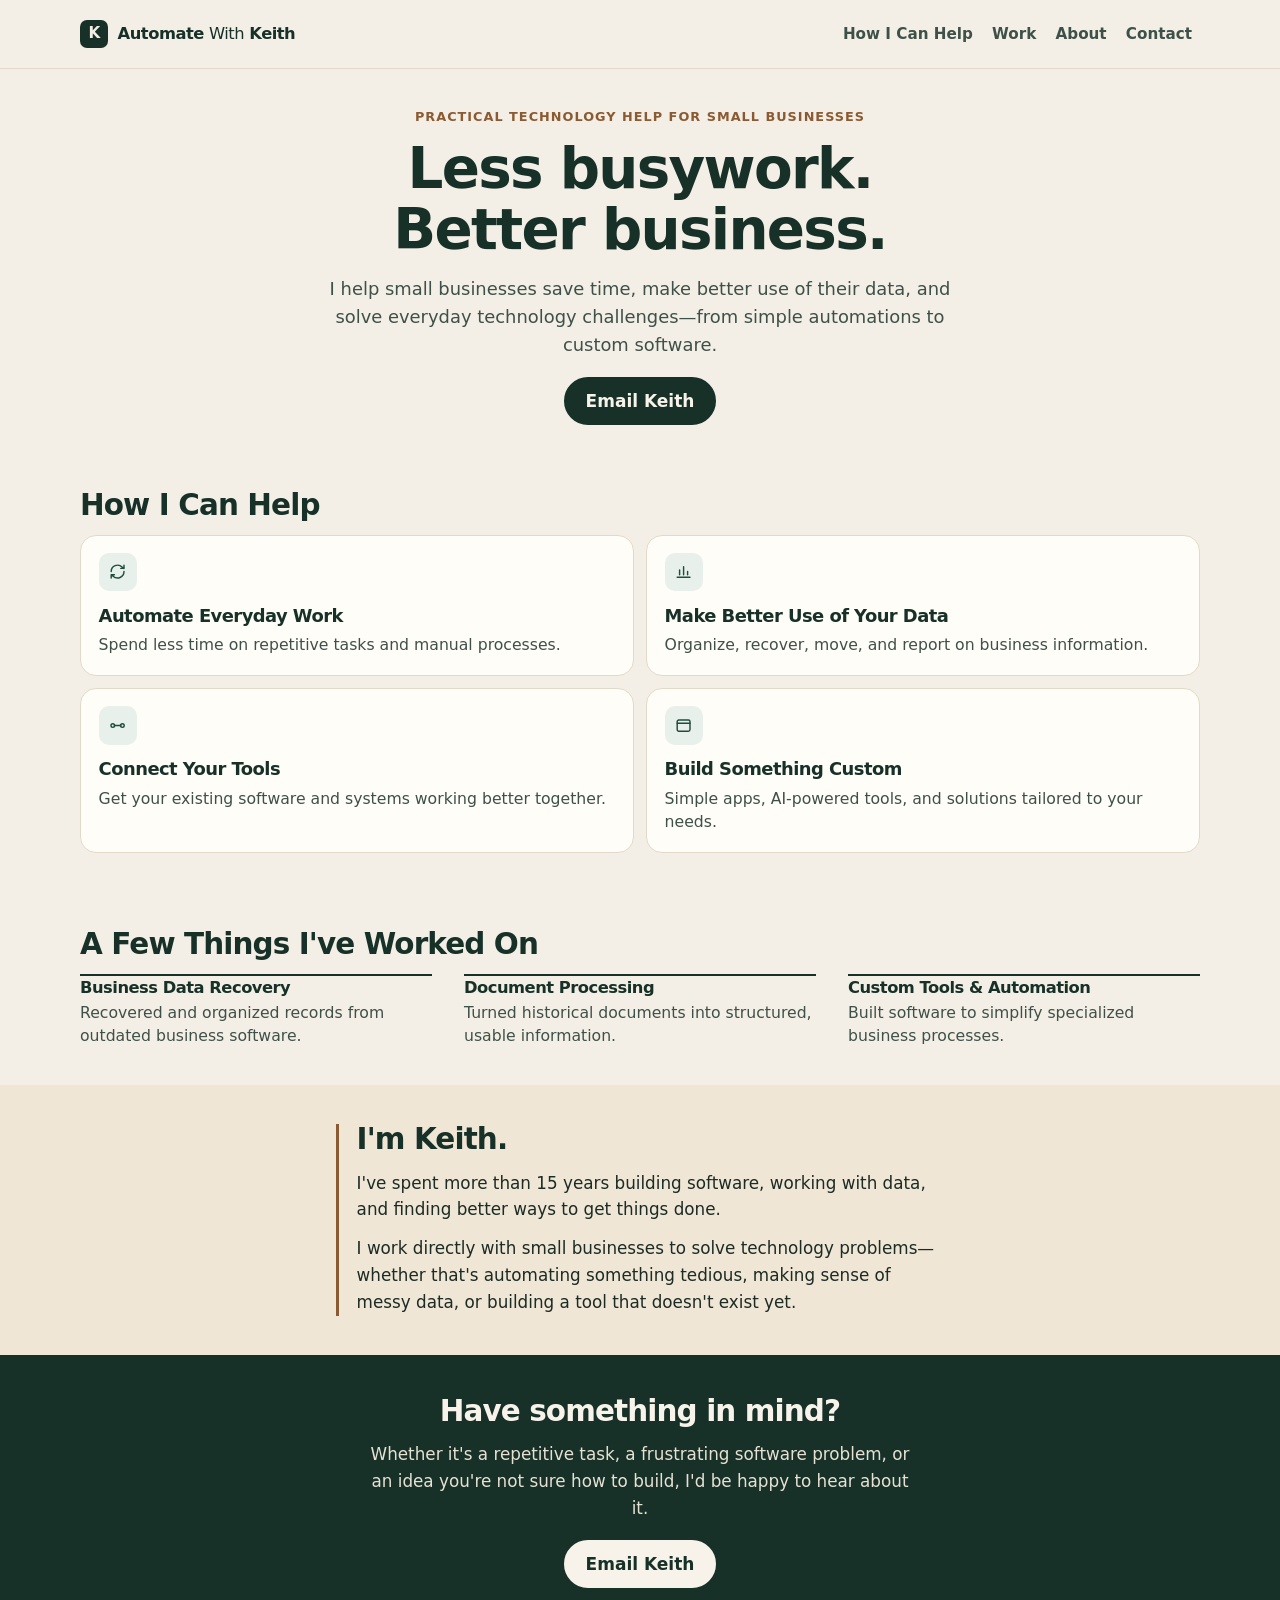
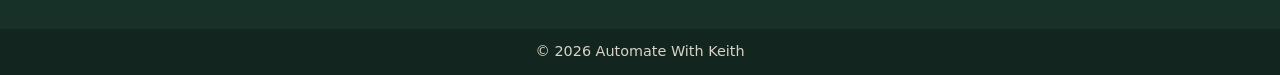
==== index.html @ b9b2e93f "Tighten the layout and drop the extra hero and contact details. Co-authored-by: Cursor <cursoragent@" ====
<!DOCTYPE html>
<html lang="en">
<head>
  <meta charset="utf-8">
  <meta name="viewport" content="width=device-width, initial-scale=1">
  <title>Automate With Keith | Practical Technology Help for Small Businesses</title>
  <meta name="description" content="Keith Sequeira helps small businesses save time, make better use of their data, connect their tools, and solve everyday technology problems.">
  <meta name="author" content="Keith Sequeira">
  <meta name="theme-color" content="#f4efe6">
  <link rel="canonical" href="https://automatewithkeith.com/">
  <meta property="og:title" content="Automate With Keith | Practical Technology Help for Small Businesses">
  <meta property="og:description" content="Keith Sequeira helps small businesses save time, make better use of their data, connect their tools, and solve everyday technology problems.">
  <meta property="og:type" content="website">
  <meta property="og:url" content="https://automatewithkeith.com/">
  <meta property="og:site_name" content="Automate With Keith">
  <meta property="og:locale" content="en_US">
  <meta name="twitter:card" content="summary">
  <meta name="twitter:title" content="Automate With Keith | Practical Technology Help for Small Businesses">
  <meta name="twitter:description" content="Keith Sequeira helps small businesses save time, make better use of their data, connect their tools, and solve everyday technology problems.">
  <link rel="icon" href="assets/favicon.svg" type="image/svg+xml">
  <link rel="stylesheet" href="styles.css">
  <script type="application/ld+json">
  {
    "@context": "https://schema.org",
    "@type": "ProfessionalService",
    "name": "Automate With Keith",
    "url": "https://automatewithkeith.com/",
    "email": "automatewithkeith@gmail.com",
    "description": "Practical technology help for small businesses, including automation, data, reporting, software integrations, and custom tools.",
    "founder": {
      "@type": "Person",
      "name": "Keith Sequeira"
    }
  }
  </script>
</head>
<body>
  <a class="skip-link" href="#main">Skip to content</a>

  <header class="site-header" id="top">
    <div class="container header-inner">
      <a class="logo" href="#top">
        <span class="logo-mark" aria-hidden="true">K</span>
        <span class="logo-text">Automate <span class="logo-quiet">With</span> Keith</span>
      </a>
      <nav class="site-nav" aria-label="Primary">
        <ul>
          <li><a href="#services">How I Can Help</a></li>
          <li><a href="#work">Work</a></li>
          <li><a href="#about">About</a></li>
          <li><a href="#contact">Contact</a></li>
        </ul>
      </nav>
    </div>
  </header>

  <main id="main" tabindex="-1">
    <section class="hero">
      <div class="container hero-copy">
        <div class="hero-lead">
          <p class="eyebrow">Practical technology help for small businesses</p>
          <h1>Less busywork.<br>Better business.</h1>
        </div>
        <div class="hero-aside">
          <p class="subhead">I help small businesses save time, make better use of their data, and solve everyday technology challenges—from simple automations to custom software.</p>
          <p class="cta-row">
            <a class="button" href="mailto:automatewithkeith@gmail.com?subject=Project%20Inquiry">Email Keith</a>
          </p>
        </div>
      </div>
    </section>

    <section class="section" id="services" aria-labelledby="services-title">
      <div class="container">
        <h2 id="services-title">How I Can Help</h2>
        <div class="service-grid">
          <article class="service">
            <span class="icon-wrap" aria-hidden="true">
              <svg viewBox="0 0 24 24"><path d="M4 12a8 8 0 0 1 13.6-5.7L20 8M20 4v4h-4M20 12a8 8 0 0 1-13.6 5.7L4 16M4 20v-4h4"/></svg>
            </span>
            <h3>Automate Everyday Work</h3>
            <p>Spend less time on repetitive tasks and manual processes.</p>
          </article>
          <article class="service">
            <span class="icon-wrap" aria-hidden="true">
              <svg viewBox="0 0 24 24"><path d="M4 19h16M7 16V10M12 16V6M17 16v-4"/></svg>
            </span>
            <h3>Make Better Use of Your Data</h3>
            <p>Organize, recover, move, and report on business information.</p>
          </article>
          <article class="service">
            <span class="icon-wrap" aria-hidden="true">
              <svg viewBox="0 0 24 24"><path d="M8 12h8"/><circle cx="6" cy="12" r="2.25"/><circle cx="18" cy="12" r="2.25"/></svg>
            </span>
            <h3>Connect Your Tools</h3>
            <p>Get your existing software and systems working better together.</p>
          </article>
          <article class="service">
            <span class="icon-wrap" aria-hidden="true">
              <svg viewBox="0 0 24 24"><rect x="4" y="5" width="16" height="14" rx="2"/><path d="M4 9h16"/></svg>
            </span>
            <h3>Build Something Custom</h3>
            <p>Simple apps, AI-powered tools, and solutions tailored to your needs.</p>
          </article>
        </div>
      </div>
    </section>

    <section class="section" id="work" aria-labelledby="work-title">
      <div class="container">
        <h2 id="work-title">A Few Things I've Worked On</h2>
        <ul class="work-list">
          <li>
            <h3>Business Data Recovery</h3>
            <p>Recovered and organized records from outdated business software.</p>
          </li>
          <li>
            <h3>Document Processing</h3>
            <p>Turned historical documents into structured, usable information.</p>
          </li>
          <li>
            <h3>Custom Tools &amp; Automation</h3>
            <p>Built software to simplify specialized business processes.</p>
          </li>
        </ul>
      </div>
    </section>

    <section class="about" id="about" aria-labelledby="about-title">
      <div class="container about-inner">
        <h2 id="about-title">I'm Keith.</h2>
        <p>I've spent more than 15 years building software, working with data, and finding better ways to get things done.</p>
        <p>I work directly with small businesses to solve technology problems—whether that's automating something tedious, making sense of messy data, or building a tool that doesn't exist yet.</p>
      </div>
    </section>

    <section class="contact" id="contact" aria-labelledby="contact-title">
      <div class="container contact-inner">
        <h2 id="contact-title">Have something in mind?</h2>
        <p class="contact-copy">Whether it's a repetitive task, a frustrating software problem, or an idea you're not sure how to build, I'd be happy to hear about it.</p>
        <p class="cta-row">
          <a class="button button-light" href="mailto:automatewithkeith@gmail.com?subject=Project%20Inquiry">Email Keith</a>
        </p>
      </div>
    </section>
  </main>

  <footer class="site-footer">
    <div class="container">
      <p>© 2026 Automate With Keith</p>
    </div>
  </footer>
</body>
</html>
---- styles.css ----
:root {
  color-scheme: light;
  --paper: #f4efe6;
  --paper-deep: #efe6d6;
  --card: #fffdf8;
  --ink: #1c2b24;
  --ink-soft: #3e5148;
  --forest: #173128;
  --forest-mid: #1f4d3d;
  --line: #e3d9c8;
  --brass: #8a5a32;
  --header-height: 4.25rem;
}

*,
*::before,
*::after {
  box-sizing: border-box;
}

html {
  scroll-behavior: smooth;
  scroll-padding-top: 5.5rem;
}

body {
  margin: 0;
  background: var(--paper);
  color: var(--ink);
  font-family: system-ui, -apple-system, "Segoe UI", Roboto, "Helvetica Neue", Arial, sans-serif;
  font-size: 1.0625rem;
  line-height: 1.6;
}

h1,
h2,
h3,
p,
ul {
  margin: 0;
}

h1,
h2,
h3 {
  color: var(--forest);
  font-weight: 640;
  letter-spacing: -0.03em;
  line-height: 1.08;
}

h1 {
  font-size: clamp(2.45rem, 4.4vw, 3.55rem);
}

h2 {
  font-size: clamp(1.6rem, 2.3vw, 2rem);
}

h3 {
  font-size: 1.12rem;
  line-height: 1.25;
}

a {
  color: var(--forest-mid);
  text-underline-offset: 0.16em;
}

:focus-visible {
  outline: 3px solid var(--brass);
  outline-offset: 3px;
}

::selection {
  background: #e7d3bc;
  color: var(--forest);
}

.skip-link {
  position: absolute;
  left: 1rem;
  top: 0;
  z-index: 30;
  transform: translateY(-120%);
  padding: 0.7rem 1rem;
  border-radius: 0 0 8px 8px;
  background: var(--forest);
  color: var(--paper);
  font-weight: 650;
  text-decoration: none;
}

.skip-link:focus {
  transform: none;
}

#main:focus {
  outline: none;
}

.container {
  width: min(1120px, calc(100% - 2rem));
  margin-inline: auto;
}

.site-header {
  position: sticky;
  top: 0;
  z-index: 20;
  background: var(--paper);
  border-bottom: 1px solid var(--line);
}

.header-inner {
  display: flex;
  flex-wrap: wrap;
  align-items: center;
  gap: 0.15rem 1.25rem;
  min-height: var(--header-height);
}

.logo {
  display: inline-flex;
  align-items: center;
  gap: 0.6rem;
  color: var(--forest);
  font-size: 1.02rem;
  font-weight: 700;
  letter-spacing: -0.03em;
  text-decoration: none;
}

.logo-mark {
  display: grid;
  width: 1.75rem;
  height: 1.75rem;
  place-items: center;
  border-radius: 7px;
  background: var(--forest);
  color: var(--paper);
  font-size: 0.95rem;
  font-weight: 700;
  letter-spacing: -0.04em;
  line-height: 1;
}

.logo-quiet {
  font-weight: 520;
}

.logo:hover {
  color: var(--forest-mid);
}

.site-nav ul {
  display: flex;
  flex-wrap: wrap;
  align-items: center;
  gap: 0.1rem 0.2rem;
  margin: 0;
  padding: 0;
  list-style: none;
}

.site-nav a {
  display: inline-flex;
  align-items: center;
  min-height: 44px;
  padding: 0 0.5rem;
  border-radius: 999px;
  color: var(--ink-soft);
  font-size: 0.95rem;
  font-weight: 600;
  text-decoration: none;
}

.site-nav a:hover {
  background: rgba(23, 49, 40, 0.06);
  color: var(--forest);
}

.hero {
  padding: 1.7rem 0 1.45rem;
}

.hero-copy {
  max-width: 40rem;
  margin-inline: auto;
  text-align: center;
}

.eyebrow {
  margin-bottom: 0.7rem;
  color: var(--brass);
  font-size: 0.8rem;
  font-weight: 700;
  letter-spacing: 0.08em;
  text-transform: uppercase;
}

.subhead {
  margin-top: 0.9rem;
  color: var(--ink-soft);
  font-size: 1.12rem;
  line-height: 1.55;
}

.hero .cta-row {
  display: flex;
  justify-content: center;
}

.cta-row {
  margin-top: 1.15rem;
}

.button {
  display: inline-flex;
  align-items: center;
  justify-content: center;
  min-height: 48px;
  padding: 0.7rem 1.2rem;
  border: 2px solid var(--forest);
  border-radius: 999px;
  background: var(--forest);
  color: #f7f3ea;
  font: inherit;
  font-weight: 650;
  line-height: 1.2;
  text-decoration: none;
}

.button:hover {
  background: #10241d;
  border-color: #10241d;
  color: #ffffff;
}

.button-light {
  background: #f7f3ea;
  border-color: #f7f3ea;
  color: var(--forest);
}

.button-light:hover {
  background: #ffffff;
  border-color: #ffffff;
  color: var(--forest);
}

.section {
  padding: 1.85rem 0;
}

.section h2,
.about h2,
.contact h2 {
  margin-bottom: 0.85rem;
}

.service-grid {
  display: grid;
  gap: 0.75rem;
}

.service {
  padding: 1.05rem 1.1rem 1.15rem;
  border: 1px solid var(--line);
  border-radius: 16px;
  background: var(--card);
}

.icon-wrap {
  display: grid;
  width: 2.4rem;
  height: 2.4rem;
  margin-bottom: 0.85rem;
  place-items: center;
  border-radius: 10px;
  background: #e7f0ea;
  color: var(--forest-mid);
}

.icon-wrap svg {
  width: 1.2rem;
  height: 1.2rem;
  fill: none;
  stroke: currentColor;
  stroke-width: 1.8;
  stroke-linecap: round;
  stroke-linejoin: round;
}

.service p {
  margin-top: 0.4rem;
  color: var(--ink-soft);
  font-size: 0.98rem;
  line-height: 1.5;
}

.work-list {
  display: grid;
  margin: 0;
  padding: 0;
  list-style: none;
  border-top: 1px solid var(--line);
}

.work-list li {
  padding: 0.8rem 0;
  border-bottom: 1px solid var(--line);
}

.work-list h3 {
  margin-bottom: 0.2rem;
  font-size: 1.02rem;
}

.work-list p {
  max-width: 38rem;
  color: var(--ink-soft);
  font-size: 0.98rem;
  line-height: 1.45;
}

.about {
  padding: 2.15rem 0;
  background: var(--paper-deep);
}

.about-inner {
  max-width: 38rem;
  margin-inline: auto;
  padding-left: 1.1rem;
  border-left: 3px solid var(--brass);
}

.about p {
  color: var(--ink);
  font-size: 1.05rem;
}

.about p + p {
  margin-top: 0.75rem;
}

.contact {
  padding: 2.25rem 0;
  background: var(--forest);
  color: #f7f3ea;
}

.contact-inner {
  max-width: 36rem;
  margin-inline: auto;
  text-align: center;
}

.contact h2 {
  color: #f7f3ea;
}

.contact-copy {
  max-width: 34rem;
  margin-inline: auto;
  color: #e7e1d4;
  font-size: 1.05rem;
}

.contact .cta-row {
  display: flex;
  justify-content: center;
}

.contact :focus-visible {
  outline-color: #f7f3ea;
}

.site-footer {
  padding: 0.7rem 0;
  background: #12261f;
  color: #d9d3c6;
  font-size: 0.9rem;
  text-align: center;
}

@media (max-width: 719px) {
  h1 {
    font-size: clamp(2.15rem, 10vw, 2.5rem);
  }

  .eyebrow {
    font-size: 0.72rem;
    letter-spacing: 0.06em;
  }

  .site-nav {
    width: 100%;
  }

  .site-nav ul {
    justify-content: space-between;
  }

  .site-nav a {
    padding-inline: 0.2rem;
    font-size: 0.9rem;
  }
}

@media (min-width: 720px) {
  html {
    scroll-padding-top: calc(var(--header-height) + 0.4rem);
  }

  .container {
    width: min(1120px, calc(100% - 2.5rem));
  }

  .service-grid {
    grid-template-columns: 1fr 1fr;
  }

  .header-inner {
    flex-wrap: nowrap;
  }

  .site-nav {
    width: auto;
    margin-left: auto;
  }

  .hero {
    padding: 2.4rem 0 1.7rem;
  }

  .section {
    padding: 2.35rem 0;
  }

  .about {
    padding: 2.45rem 0;
  }

  .contact {
    padding: 2.55rem 0;
  }
}

@media (min-width: 980px) {
  .work-list {
    grid-template-columns: repeat(3, 1fr);
    gap: 0 2rem;
    border-top: 0;
  }

  .work-list li {
    padding: 0.15rem 0 0;
    border-bottom: 0;
    border-top: 2px solid var(--forest);
  }

  .work-list p {
    max-width: none;
  }
}

@media (forced-colors: active) {
  :focus-visible {
    outline: 3px solid CanvasText;
  }
}

@media (prefers-reduced-motion: reduce) {
  html {
    scroll-behavior: auto;
  }
}
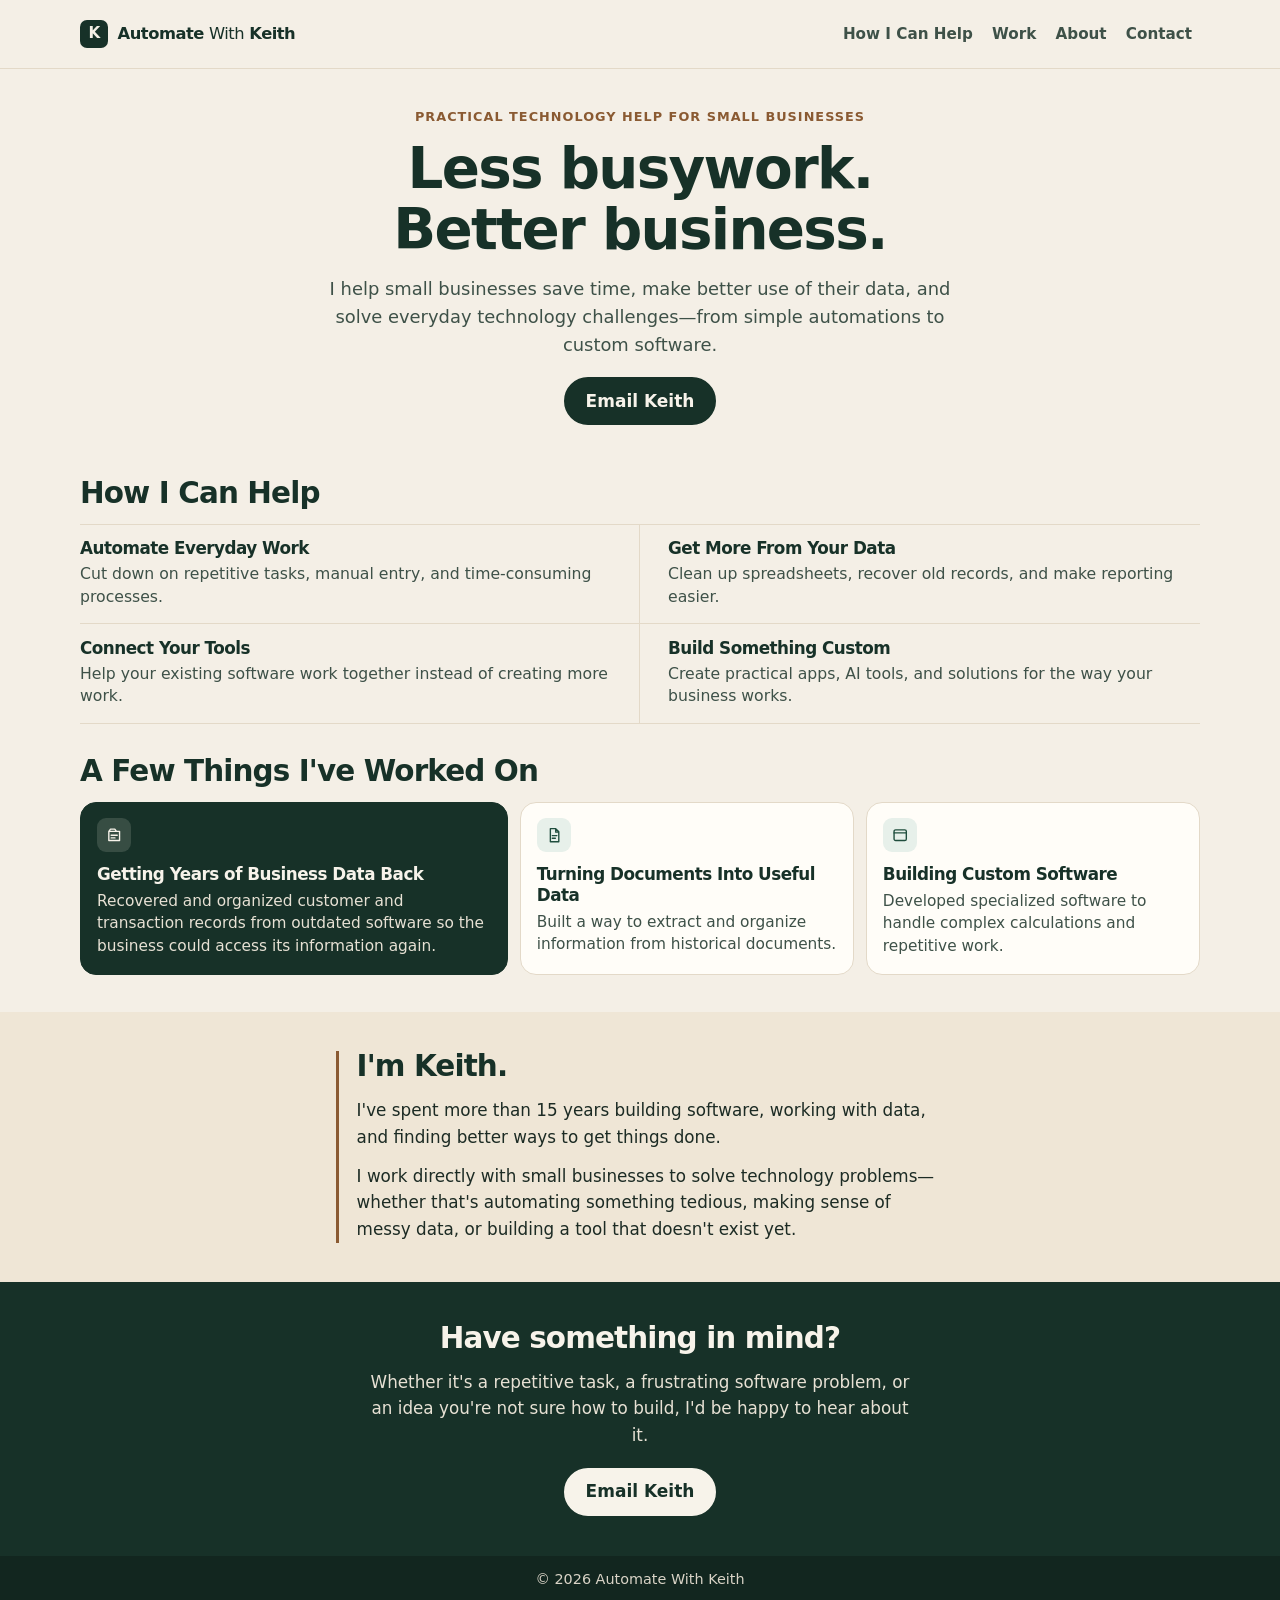
==== commit 565b5395: "Turn services into a compact list and work examples into project cards. Co-authored-by: Cursor <curs" ====
--- a/index.html
+++ b/index.html
@@ -73,56 +73,53 @@
     <section class="section" id="services" aria-labelledby="services-title">
       <div class="container">
         <h2 id="services-title">How I Can Help</h2>
-        <div class="service-grid">
-          <article class="service">
-            <span class="icon-wrap" aria-hidden="true">
-              <svg viewBox="0 0 24 24"><path d="M4 12a8 8 0 0 1 13.6-5.7L20 8M20 4v4h-4M20 12a8 8 0 0 1-13.6 5.7L4 16M4 20v-4h4"/></svg>
-            </span>
+        <ul class="service-list">
+          <li>
             <h3>Automate Everyday Work</h3>
-            <p>Spend less time on repetitive tasks and manual processes.</p>
-          </article>
-          <article class="service">
-            <span class="icon-wrap" aria-hidden="true">
-              <svg viewBox="0 0 24 24"><path d="M4 19h16M7 16V10M12 16V6M17 16v-4"/></svg>
-            </span>
-            <h3>Make Better Use of Your Data</h3>
-            <p>Organize, recover, move, and report on business information.</p>
-          </article>
-          <article class="service">
-            <span class="icon-wrap" aria-hidden="true">
-              <svg viewBox="0 0 24 24"><path d="M8 12h8"/><circle cx="6" cy="12" r="2.25"/><circle cx="18" cy="12" r="2.25"/></svg>
-            </span>
+            <p>Cut down on repetitive tasks, manual entry, and time-consuming processes.</p>
+          </li>
+          <li>
+            <h3>Get More From Your Data</h3>
+            <p>Clean up spreadsheets, recover old records, and make reporting easier.</p>
+          </li>
+          <li>
             <h3>Connect Your Tools</h3>
-            <p>Get your existing software and systems working better together.</p>
-          </article>
-          <article class="service">
-            <span class="icon-wrap" aria-hidden="true">
-              <svg viewBox="0 0 24 24"><rect x="4" y="5" width="16" height="14" rx="2"/><path d="M4 9h16"/></svg>
-            </span>
+            <p>Help your existing software work together instead of creating more work.</p>
+          </li>
+          <li>
             <h3>Build Something Custom</h3>
-            <p>Simple apps, AI-powered tools, and solutions tailored to your needs.</p>
-          </article>
-        </div>
+            <p>Create practical apps, AI tools, and solutions for the way your business works.</p>
+          </li>
+        </ul>
       </div>
     </section>
 
     <section class="section" id="work" aria-labelledby="work-title">
       <div class="container">
         <h2 id="work-title">A Few Things I've Worked On</h2>
-        <ul class="work-list">
-          <li>
-            <h3>Business Data Recovery</h3>
-            <p>Recovered and organized records from outdated business software.</p>
-          </li>
-          <li>
-            <h3>Document Processing</h3>
-            <p>Turned historical documents into structured, usable information.</p>
-          </li>
-          <li>
-            <h3>Custom Tools &amp; Automation</h3>
-            <p>Built software to simplify specialized business processes.</p>
-          </li>
-        </ul>
+        <div class="project-grid">
+          <article class="project project-lead">
+            <span class="icon-wrap" aria-hidden="true">
+              <svg viewBox="0 0 24 24"><path d="M5 7h14v12H5zM5 7l2.2-3h5.6L15 7M8 12h8M8 15.5h5"/></svg>
+            </span>
+            <h3>Getting Years of Business Data Back</h3>
+            <p>Recovered and organized customer and transaction records from outdated software so the business could access its information again.</p>
+          </article>
+          <article class="project">
+            <span class="icon-wrap" aria-hidden="true">
+              <svg viewBox="0 0 24 24"><path d="M7 3.5h7l4 4V20.5H7zM14 3.5V8h4M9.5 12.5h6M9.5 16h4"/></svg>
+            </span>
+            <h3>Turning Documents Into Useful Data</h3>
+            <p>Built a way to extract and organize information from historical documents.</p>
+          </article>
+          <article class="project">
+            <span class="icon-wrap" aria-hidden="true">
+              <svg viewBox="0 0 24 24"><rect x="4" y="5" width="16" height="14" rx="2"/><path d="M4 9h16"/></svg>
+            </span>
+            <h3>Building Custom Software</h3>
+            <p>Developed specialized software to handle complex calculations and repetitive work.</p>
+          </article>
+        </div>
       </div>
     </section>
 
--- a/styles.css
+++ b/styles.css
@@ -181,7 +181,7 @@
 }
 
 .hero {
-  padding: 1.7rem 0 1.45rem;
+  padding: 1.7rem 0 0.85rem;
 }
 
 .hero-copy {
@@ -253,38 +253,81 @@
   padding: 1.85rem 0;
 }
 
+#services {
+  padding-bottom: 0.55rem;
+}
+
+#work {
+  padding-top: 1.15rem;
+}
+
 .section h2,
 .about h2,
 .contact h2 {
   margin-bottom: 0.85rem;
 }
 
-.service-grid {
+.service-list {
+  display: grid;
+  margin: 0;
+  padding: 0;
+  list-style: none;
+  border-top: 1px solid var(--line);
+}
+
+.service-list li {
+  padding: 0.85rem 0 0.9rem;
+  border-bottom: 1px solid var(--line);
+}
+
+.service-list h3 {
+  margin-bottom: 0.25rem;
+  font-size: 1.05rem;
+}
+
+.service-list p {
+  max-width: 36rem;
+  color: var(--ink-soft);
+  font-size: 0.98rem;
+  line-height: 1.45;
+}
+
+.project-grid {
   display: grid;
   gap: 0.75rem;
 }
 
-.service {
-  padding: 1.05rem 1.1rem 1.15rem;
+.project {
+  padding: 0.95rem 1rem 1.05rem;
   border: 1px solid var(--line);
   border-radius: 16px;
   background: var(--card);
 }
 
+.project-lead {
+  border-color: var(--forest);
+  background: var(--forest);
+}
+
 .icon-wrap {
   display: grid;
-  width: 2.4rem;
-  height: 2.4rem;
-  margin-bottom: 0.85rem;
+  width: 2.15rem;
+  height: 2.15rem;
+  margin-bottom: 0.7rem;
   place-items: center;
-  border-radius: 10px;
+  border-radius: 9px;
   background: #e7f0ea;
   color: var(--forest-mid);
 }
 
+.project-lead .icon-wrap {
+  background: rgba(247, 243, 234, 0.14);
+  color: #f7f3ea;
+}
+
 .icon-wrap svg {
-  width: 1.2rem;
-  height: 1.2rem;
+  width: 1.15rem;
+  height: 1.15rem;
   fill: none;
   stroke: currentColor;
   stroke-width: 1.8;
@@ -292,36 +335,23 @@
   stroke-linejoin: round;
 }
 
-.service p {
-  margin-top: 0.4rem;
+.project h3 {
+  margin-bottom: 0.35rem;
+  font-size: 1.05rem;
+}
+
+.project p {
   color: var(--ink-soft);
-  font-size: 0.98rem;
-  line-height: 1.5;
-}
-
-.work-list {
-  display: grid;
-  margin: 0;
-  padding: 0;
-  list-style: none;
-  border-top: 1px solid var(--line);
-}
-
-.work-list li {
-  padding: 0.8rem 0;
-  border-bottom: 1px solid var(--line);
-}
-
-.work-list h3 {
-  margin-bottom: 0.2rem;
-  font-size: 1.02rem;
-}
-
-.work-list p {
-  max-width: 38rem;
-  color: var(--ink-soft);
-  font-size: 0.98rem;
+  font-size: 0.96rem;
   line-height: 1.45;
+}
+
+.project-lead h3 {
+  color: #f7f3ea;
+}
+
+.project-lead p {
+  color: #e7e1d4;
 }
 
 .about {
@@ -418,8 +448,29 @@
     width: min(1120px, calc(100% - 2.5rem));
   }
 
-  .service-grid {
+  .service-list {
     grid-template-columns: 1fr 1fr;
+  }
+
+  .service-list li:nth-child(odd) {
+    padding-right: 1.75rem;
+    border-right: 1px solid var(--line);
+  }
+
+  .service-list li:nth-child(even) {
+    padding-left: 1.75rem;
+  }
+
+  .service-list p {
+    max-width: none;
+  }
+
+  #services {
+    padding-bottom: 0.7rem;
+  }
+
+  #work {
+    padding-top: 1.35rem;
   }
 
   .header-inner {
@@ -432,7 +483,7 @@
   }
 
   .hero {
-    padding: 2.4rem 0 1.7rem;
+    padding: 2.4rem 0 1rem;
   }
 
   .section {
@@ -448,21 +499,10 @@
   }
 }
 
-@media (min-width: 980px) {
-  .work-list {
-    grid-template-columns: repeat(3, 1fr);
-    gap: 0 2rem;
-    border-top: 0;
-  }
-
-  .work-list li {
-    padding: 0.15rem 0 0;
-    border-bottom: 0;
-    border-top: 2px solid var(--forest);
-  }
-
-  .work-list p {
-    max-width: none;
+@media (min-width: 900px) {
+  .project-grid {
+    grid-template-columns: 1.28fr 1fr 1fr;
+    align-items: stretch;
   }
 }
 
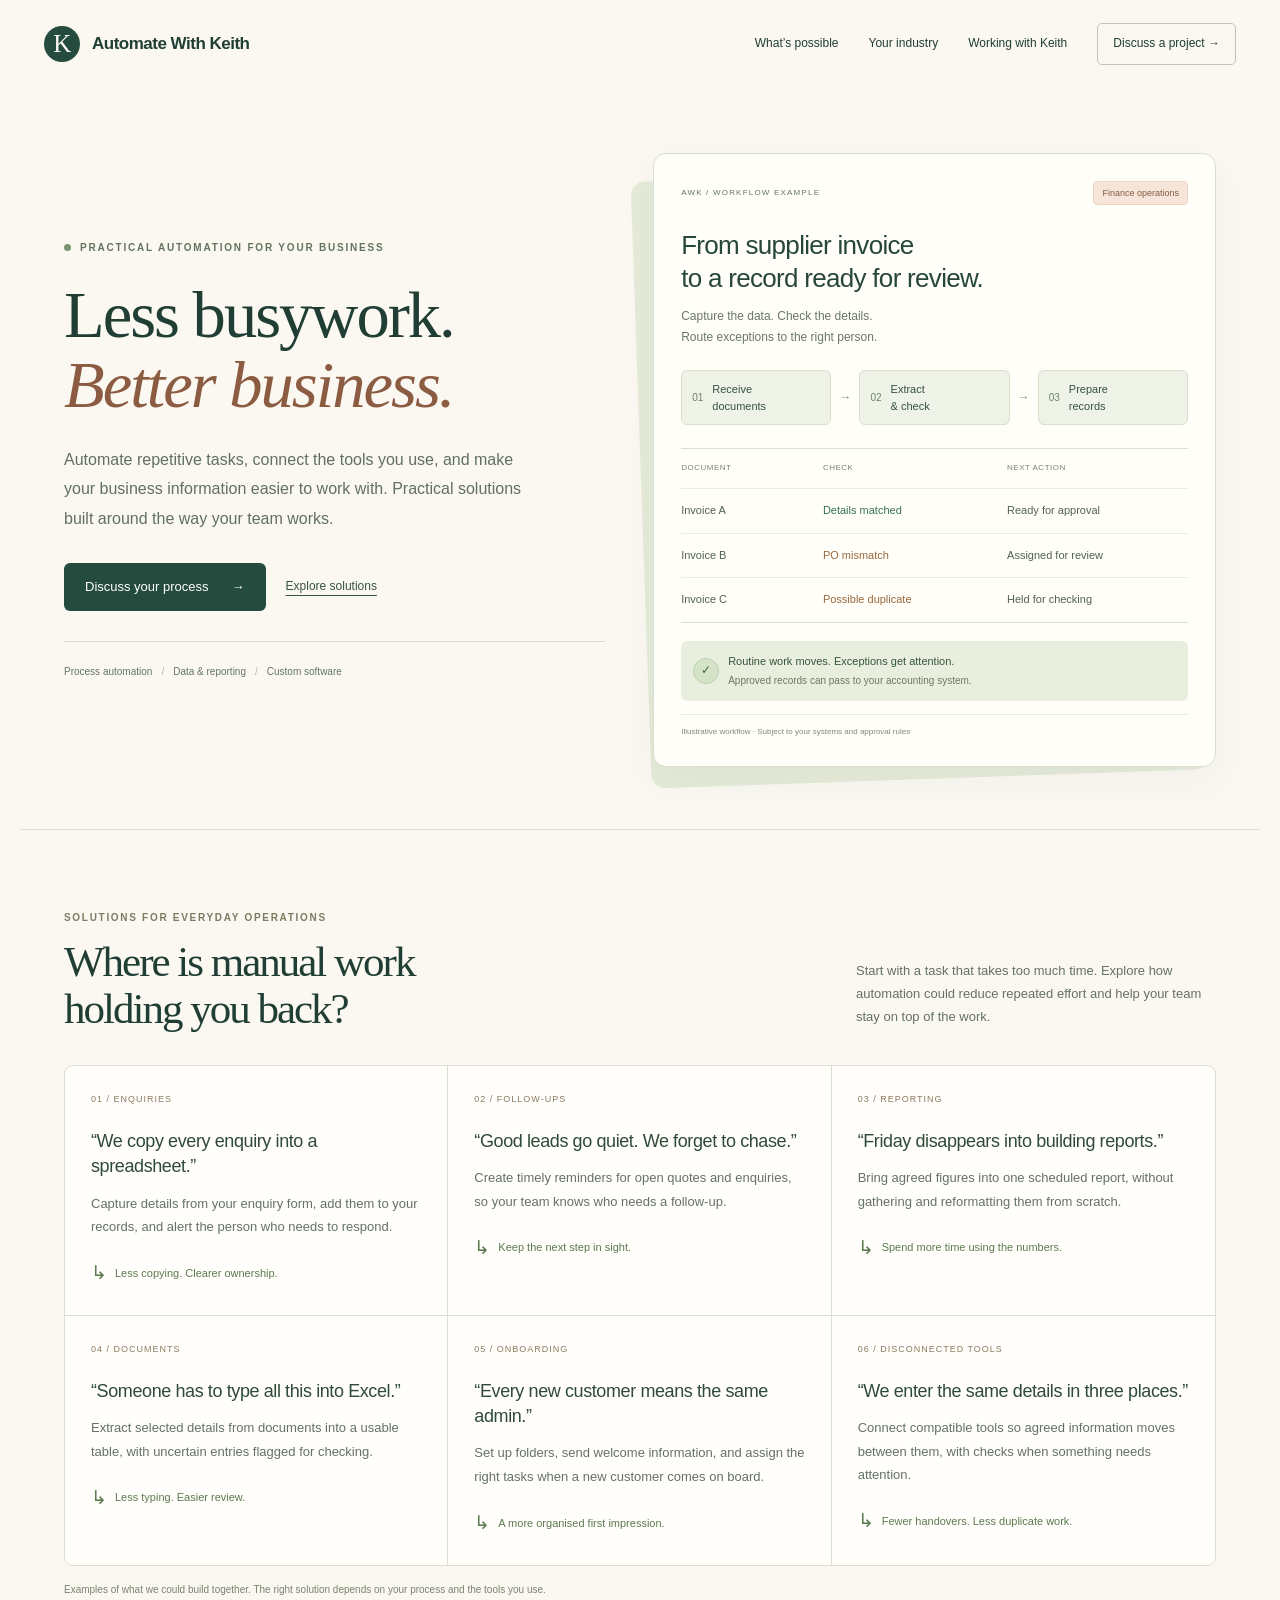
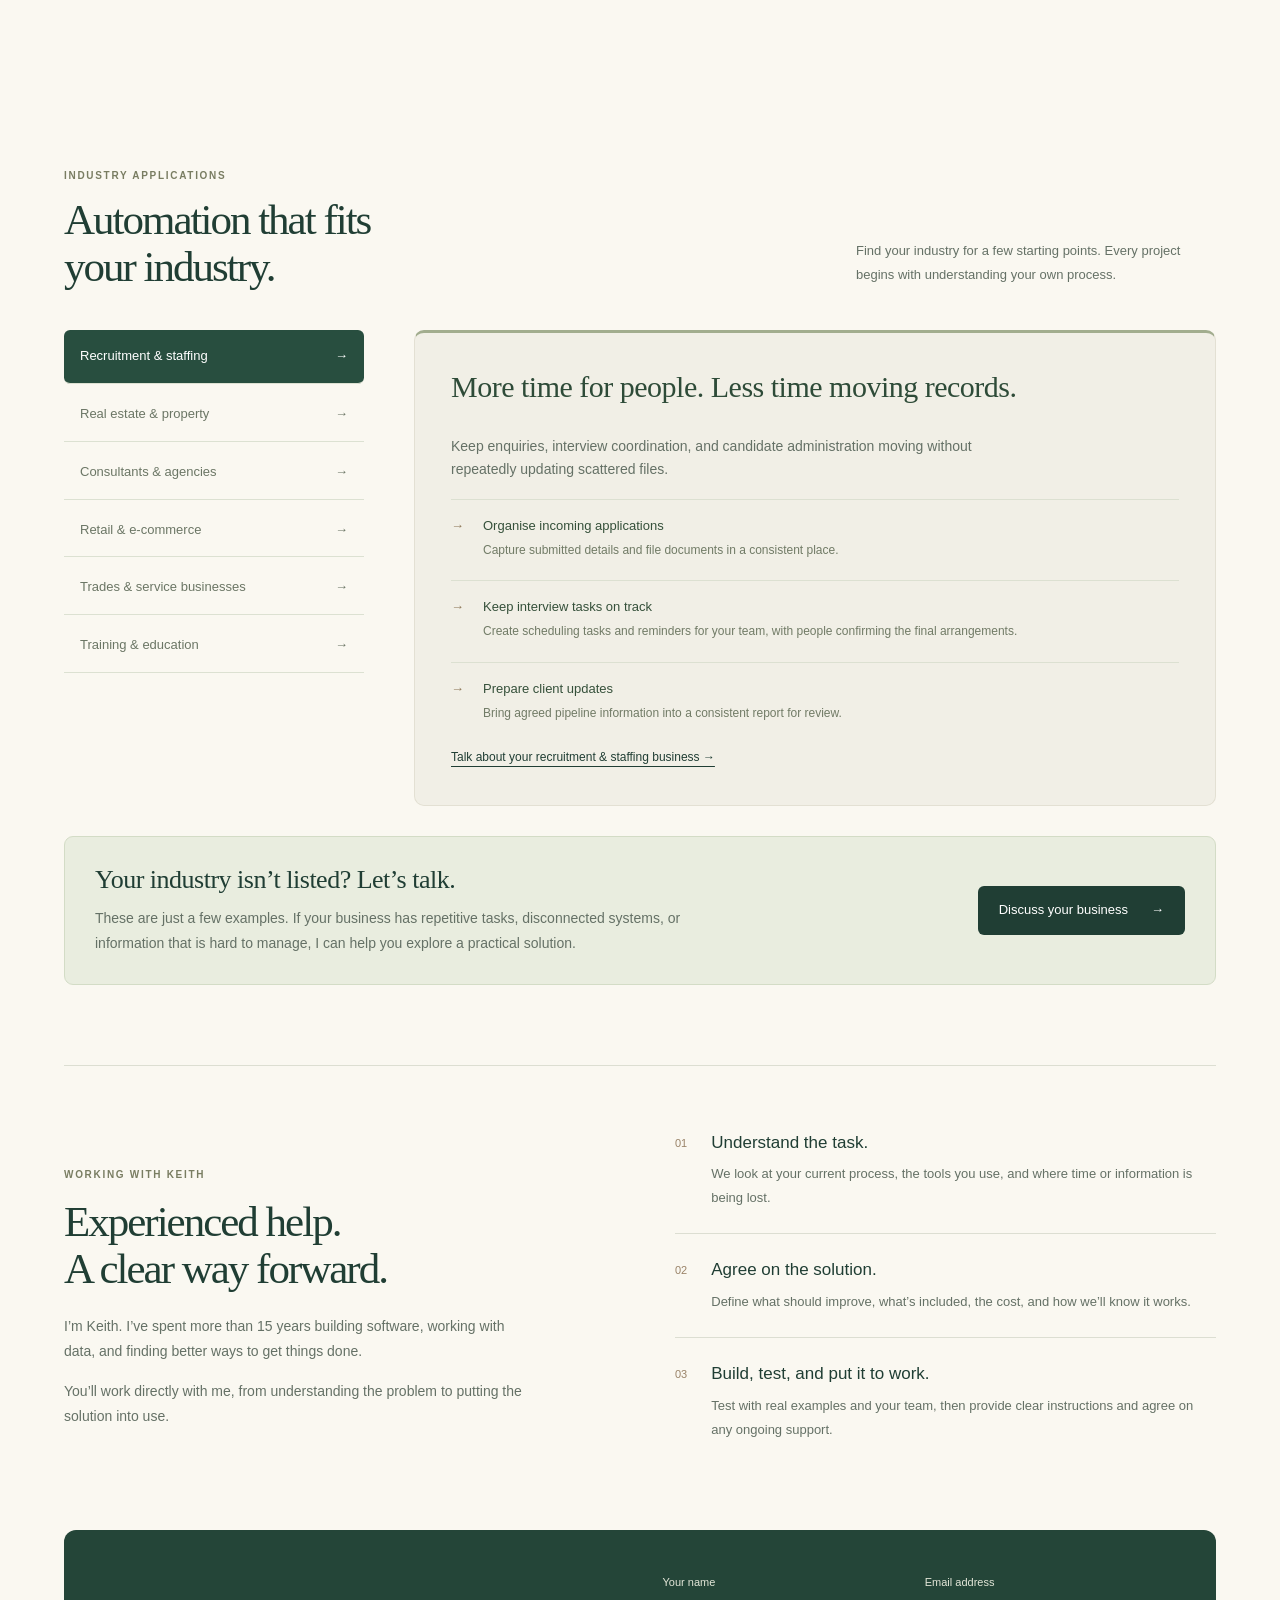
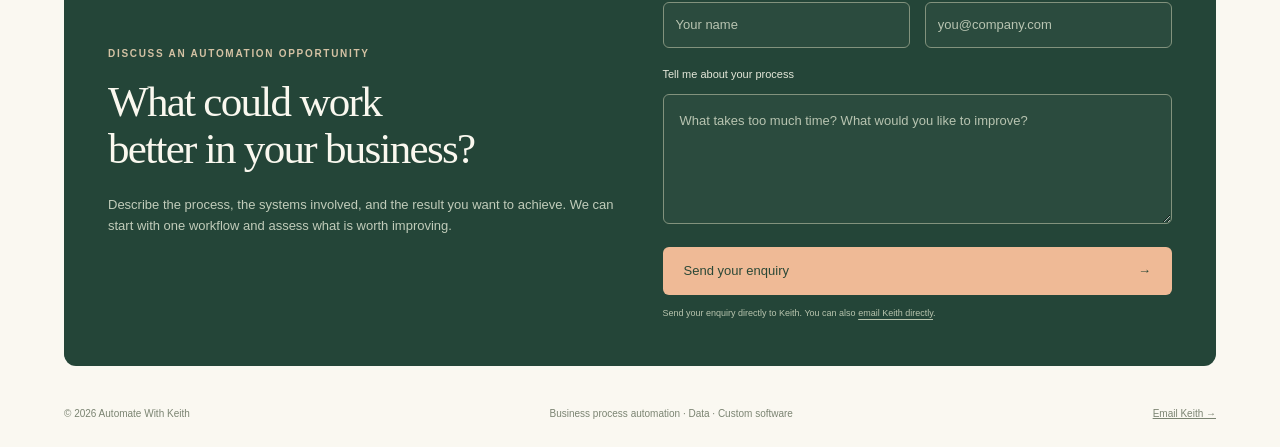
==== commit 6462926e: "Replace the homepage with the Hostinger site. EOF  Co-authored-by: Cursor <cursoragent@cursor.com>" ====
--- a/index.html
+++ b/index.html
@@ -1,151 +1,43 @@
-<!DOCTYPE html>
-<html lang="en">
-<head>
-  <meta charset="utf-8">
-  <meta name="viewport" content="width=device-width, initial-scale=1">
-  <title>Automate With Keith | Practical Technology Help for Small Businesses</title>
-  <meta name="description" content="Keith Sequeira helps small businesses save time, make better use of their data, connect their tools, and solve everyday technology problems.">
-  <meta name="author" content="Keith Sequeira">
-  <meta name="theme-color" content="#f4efe6">
-  <link rel="canonical" href="https://automatewithkeith.com/">
-  <meta property="og:title" content="Automate With Keith | Practical Technology Help for Small Businesses">
-  <meta property="og:description" content="Keith Sequeira helps small businesses save time, make better use of their data, connect their tools, and solve everyday technology problems.">
-  <meta property="og:type" content="website">
-  <meta property="og:url" content="https://automatewithkeith.com/">
-  <meta property="og:site_name" content="Automate With Keith">
-  <meta property="og:locale" content="en_US">
-  <meta name="twitter:card" content="summary">
-  <meta name="twitter:title" content="Automate With Keith | Practical Technology Help for Small Businesses">
-  <meta name="twitter:description" content="Keith Sequeira helps small businesses save time, make better use of their data, connect their tools, and solve everyday technology problems.">
-  <link rel="icon" href="assets/favicon.svg" type="image/svg+xml">
-  <link rel="stylesheet" href="styles.css">
-  <script type="application/ld+json">
-  {
-    "@context": "https://schema.org",
-    "@type": "ProfessionalService",
-    "name": "Automate With Keith",
-    "url": "https://automatewithkeith.com/",
-    "email": "automatewithkeith@gmail.com",
-    "description": "Practical technology help for small businesses, including automation, data, reporting, software integrations, and custom tools.",
-    "founder": {
-      "@type": "Person",
-      "name": "Keith Sequeira"
-    }
-  }
-  </script>
-</head>
-<body>
-  <a class="skip-link" href="#main">Skip to content</a>
+<!DOCTYPE html><html lang="en"><head><meta charset="UTF-8"><meta name="viewport" content="width=device-width,initial-scale=1"><title>Automate With Keith | Business Process Automation</title><meta name="description" content="Practical automation for small businesses. Explore ways to simplify enquiries, follow-ups, documents and reporting with Keith."><style>
+:root{--ink:#203d34;--paper:#faf8f1;--line:#dedfd4;--orange:#f4b18d;--muted:#626e64;--green:#e5ecd9}*{box-sizing:border-box}html{scroll-behavior:smooth;scroll-padding-top:100px}body{margin:0;background:var(--paper);color:var(--ink);font:16px/1.6 Arial,sans-serif}button,input,textarea{font:inherit}a{color:inherit}button,a{-webkit-tap-highlight-color:transparent}a:focus-visible,button:focus-visible,textarea:focus-visible{outline:3px solid #cb6c42;outline-offset:5px}header{height:88px;display:flex;align-items:center;justify-content:space-between;max-width:1240px;margin:auto;padding:0 40px;border-bottom:1px solid var(--line)}.brand{text-decoration:none;font-weight:700;letter-spacing:-.6px;display:flex;align-items:center;gap:12px}.logo{display:grid;place-items:center;border-radius:50%;background:var(--ink);color:var(--paper);height:38px;width:38px;font-family:Georgia;font-size:25px;font-weight:400}nav{display:flex;gap:30px;font-size:13px;align-items:center}nav a{text-decoration:none}.nav-cta{border-bottom:1px solid var(--ink);padding-bottom:3px}.wrap{max-width:1160px;margin:auto}.hero{display:grid;grid-template-columns:1.14fr 1fr;gap:70px;padding:85px 40px 78px;align-items:center}.eyebrow{font-size:11px;font-weight:700;letter-spacing:2px;text-transform:uppercase;display:flex;align-items:center;gap:9px}.dot{background:#689375;height:7px;width:7px;border-radius:50%}h1,h2,h3,p{margin-top:0}h1,h2{font-family:Georgia,serif;font-weight:400;letter-spacing:-2.5px;line-height:1.07}h1{font-size:clamp(46px,5.5vw,72px);margin:22px 0}h1 em{font-weight:400;color:#8c5338}h2{font-size:46px;margin-bottom:22px}p{color:var(--muted)}.lead{font-size:17px;max-width:475px;line-height:1.8}.actions{display:flex;align-items:center;gap:22px;flex-wrap:wrap;margin-top:29px}.btn{background:var(--ink);color:white;display:inline-flex;align-items:center;gap:23px;border-radius:6px;padding:13px 21px;text-decoration:none;font-size:14px;border:0;cursor:pointer}.text-link{font-size:13px;text-underline-offset:5px}.note{font-size:11px;margin-top:15px}.scene{background:#ececdd;border-radius:140px 140px 16px 16px;min-height:430px;padding:70px 30px 30px;position:relative}.scene-label{text-align:center;font-family:Georgia;font-style:italic;font-size:24px;margin-bottom:25px}.paper{background:#fffef9;padding:18px 22px;border:1px solid #deded2;border-radius:8px;box-shadow:0 8px 15px #203d3408;margin:0 auto 12px;max-width:340px;display:flex;gap:16px;align-items:center}.paper small{display:block;font-size:10px;letter-spacing:1px;text-transform:uppercase;color:var(--muted)}.paper strong{display:block;font-size:14px;font-weight:500}.paper .icon{width:34px;height:34px;background:#f8e6db;border-radius:8px;display:grid;place-items:center}.paper:nth-of-type(2){transform:rotate(-3deg)}.paper:nth-of-type(3){transform:rotate(2deg)}.paper:last-child{background:var(--ink);color:white}.paper:last-child small{color:#c8d7cc}.tag{position:absolute;right:-15px;bottom:37px;background:var(--orange);padding:12px 20px;transform:rotate(-7deg);font-family:Georgia;font-style:italic;border-radius:4px}.benefits{border-top:1px solid var(--line);border-bottom:1px solid var(--line);display:flex;justify-content:space-between;padding:19px 40px;font-size:12px;gap:15px}.benefits span::before{content:'✓';margin-right:10px;color:#6c8660}section{padding:85px 40px}.section-head{display:flex;align-items:end;justify-content:space-between;gap:50px;margin-bottom:32px}.section-head p{max-width:360px;font-size:14px;margin:0 0 4px}.section-head h2{margin:12px 0 0}.cases{display:grid;grid-template-columns:repeat(3,1fr);border:1px solid var(--line);border-radius:10px;overflow:hidden}.case{padding:28px;border-right:1px solid var(--line);border-bottom:1px solid var(--line)}.case:nth-child(3n){border-right:0}.case:nth-child(n+4){border-bottom:0}.case .num{font-size:11px;display:block;margin-bottom:28px;color:#8a7058}.case h3{font-size:18px;line-height:1.4;font-weight:500;margin-bottom:12px;letter-spacing:-.3px}.case p{font-size:13px;margin-bottom:20px}.outcome{font-size:11px;color:#456444;display:flex;gap:8px;align-items:center}.outcome::before{content:'↳';font-size:19px}.demo-section{background:var(--green);border-radius:16px;margin:0 40px;padding:45px}.demo-top{display:flex;justify-content:space-between;gap:25px;align-items:center}.demo-top h2{font-size:36px;max-width:490px}.toggle{display:flex;padding:4px;background:#d4deca;border-radius:50px;flex-shrink:0}.toggle button{border:0;background:transparent;color:var(--ink);padding:9px 18px;border-radius:30px;cursor:pointer;font-size:12px}.toggle button[aria-pressed=true]{background:var(--ink);color:white}.flow{display:grid;grid-template-columns:repeat(4,1fr);gap:16px;margin:25px 0 18px}.step{background:#fafbf5;border:1px solid #cbd5bf;padding:22px 18px;border-radius:8px;min-height:130px;position:relative}.step:not(:last-child)::after{content:'→';position:absolute;right:-14px;top:47px;z-index:2}.step small{font-size:10px;display:block;color:#7a806e;margin-bottom:14px}.step strong{font-size:14px;line-height:1.5;font-weight:500;display:block}.demo-foot{font-size:12px;margin:0}.industries{display:grid;grid-template-columns:300px 1fr;gap:50px;margin-top:40px}.industry-list{display:flex;flex-direction:column;gap:4px}.industry-list button{background:none;border:0;border-bottom:1px solid var(--line);padding:16px;text-align:left;display:flex;justify-content:space-between;color:var(--muted);cursor:pointer;font-size:14px}.industry-list button[aria-selected=true]{background:var(--ink);color:white;border-radius:5px}.industry-detail{background:#f0ede3;border-radius:10px;padding:36px}.industry-detail h3{font-family:Georgia;font-size:30px;font-weight:400;line-height:1.2;letter-spacing:-.6px}.industry-detail>p{font-size:14px;max-width:570px}.solution{display:grid;grid-template-columns:22px 1fr;gap:10px;margin-top:19px;font-size:13px}.solution b{font-weight:500;display:block}.solution p{font-size:12px;margin:3px 0 0}.industry-detail a{display:inline-block;margin-top:24px;font-size:12px;text-underline-offset:5px}.caption{font-size:11px;margin-top:16px}.work{background:#eee9df}.work-grid{display:grid;grid-template-columns:repeat(3,1fr);gap:30px}.work-card{border-top:1px solid #bdc5b5;padding-top:25px}.work-card span{font-size:10px;letter-spacing:1.2px;color:#7e806e;text-transform:uppercase}.work-card h3{font-family:Georgia;font-weight:400;font-size:25px;line-height:1.2;margin:15px 0}.work-card p{font-size:13px}.process{display:grid;grid-template-columns:1fr 1.25fr;gap:90px}.process-intro p{font-size:14px;max-width:360px}.process-list article{display:flex;gap:24px;border-bottom:1px solid var(--line);padding:20px 0}.process-list article:first-child{padding-top:0}.process-list span{font-size:12px;color:#8a7058;padding-top:3px}.process-list h3{font-size:16px;font-weight:500;margin-bottom:6px}.process-list p{font-size:13px;margin:0}.about{padding:0 40px 80px;display:flex;gap:25px;align-items:start}.avatar{font-family:Georgia;font-size:32px;display:grid;place-items:center;flex-shrink:0;width:72px;height:72px;border-radius:50%;background:#ead0bc;color:#795038}.about h3{font-family:Georgia;font-size:28px;font-weight:400;margin-bottom:10px}.about p{font-size:14px;max-width:740px;margin-bottom:8px}.contact{background:var(--ink);color:var(--paper);border-radius:16px;padding:50px;display:grid;grid-template-columns:1fr 1fr;gap:70px;margin:0 40px 45px}.contact h2{font-size:45px;margin-top:16px}.contact p{color:#bdcdc2;font-size:14px}.contact textarea{resize:vertical;min-height:130px;width:100%;background:#ffffff0b;color:var(--paper);border:1px solid #ffffff40;border-radius:6px;padding:16px;font-size:14px}.contact textarea::placeholder{color:#b7c9bd}.contact label{font-size:12px;display:block;margin-bottom:10px}.contact .btn{background:var(--orange);color:var(--ink);margin-top:15px;width:100%;justify-content:space-between}.contact small{display:block;font-size:10px;margin-top:10px;color:#b7c9bd}.contact .eyebrow{color:#d8c6ad}footer{display:flex;justify-content:space-between;gap:20px;padding:0 40px 30px;font-size:11px;color:var(--muted)}@media(max-width:800px){header{padding:0 22px;height:74px}nav{gap:18px}nav a:not(.nav-cta){display:none}.hero{grid-template-columns:1fr;gap:35px;padding:50px 22px}.hero h1{max-width:550px}.scene{min-height:365px;max-width:480px;width:100%;margin:auto;padding-top:45px}.tag{right:0}.benefits{padding:18px 22px;flex-wrap:wrap;justify-content:start;gap:12px 24px}section{padding:58px 22px}h2{font-size:37px}.section-head{display:block}.section-head p{margin-top:20px}.cases{grid-template-columns:1fr 1fr}.case:nth-child(n){border-right:1px solid var(--line);border-bottom:1px solid var(--line)}.case:nth-child(2n){border-right:0}.case:nth-last-child(-n+2){border-bottom:0}.demo-section{margin:0 22px;padding:25px}.demo-top{display:block}.toggle{width:max-content}.flow{grid-template-columns:1fr 1fr}.step:nth-child(2)::after{display:none}.industries{grid-template-columns:1fr;gap:24px;margin-top:25px}.industry-list{display:grid;grid-template-columns:1fr 1fr;gap:5px}.industry-list button{padding:13px 10px;font-size:12px}.industry-detail{padding:25px}.work-grid{grid-template-columns:1fr;gap:15px}.work-card{padding-top:18px}.process{grid-template-columns:1fr;gap:30px}.about{padding:0 22px 55px;gap:17px}.avatar{width:50px;height:50px;font-size:25px}.contact{margin:0 22px 30px;padding:28px;grid-template-columns:1fr;gap:15px}.contact h2{font-size:37px}footer{padding:0 22px 25px;flex-wrap:wrap}}@media(prefers-reduced-motion:reduce){html{scroll-behavior:auto}}
 
-  <header class="site-header" id="top">
-    <div class="container header-inner">
-      <a class="logo" href="#top">
-        <span class="logo-mark" aria-hidden="true">K</span>
-        <span class="logo-text">Automate <span class="logo-quiet">With</span> Keith</span>
-      </a>
-      <nav class="site-nav" aria-label="Primary">
-        <ul>
-          <li><a href="#services">How I Can Help</a></li>
-          <li><a href="#work">Work</a></li>
-          <li><a href="#about">About</a></li>
-          <li><a href="#contact">Contact</a></li>
-        </ul>
-      </nav>
-    </div>
-  </header>
-
-  <main id="main" tabindex="-1">
-    <section class="hero">
-      <div class="container hero-copy">
-        <div class="hero-lead">
-          <p class="eyebrow">Practical technology help for small businesses</p>
-          <h1>Less busywork.<br>Better business.</h1>
-        </div>
-        <div class="hero-aside">
-          <p class="subhead">I help small businesses save time, make better use of their data, and solve everyday technology challenges—from simple automations to custom software.</p>
-          <p class="cta-row">
-            <a class="button" href="mailto:automatewithkeith@gmail.com?subject=Project%20Inquiry">Email Keith</a>
-          </p>
-        </div>
-      </div>
-    </section>
-
-    <section class="section" id="services" aria-labelledby="services-title">
-      <div class="container">
-        <h2 id="services-title">How I Can Help</h2>
-        <ul class="service-list">
-          <li>
-            <h3>Automate Everyday Work</h3>
-            <p>Cut down on repetitive tasks, manual entry, and time-consuming processes.</p>
-          </li>
-          <li>
-            <h3>Get More From Your Data</h3>
-            <p>Clean up spreadsheets, recover old records, and make reporting easier.</p>
-          </li>
-          <li>
-            <h3>Connect Your Tools</h3>
-            <p>Help your existing software work together instead of creating more work.</p>
-          </li>
-          <li>
-            <h3>Build Something Custom</h3>
-            <p>Create practical apps, AI tools, and solutions for the way your business works.</p>
-          </li>
-        </ul>
-      </div>
-    </section>
-
-    <section class="section" id="work" aria-labelledby="work-title">
-      <div class="container">
-        <h2 id="work-title">A Few Things I've Worked On</h2>
-        <div class="project-grid">
-          <article class="project project-lead">
-            <span class="icon-wrap" aria-hidden="true">
-              <svg viewBox="0 0 24 24"><path d="M5 7h14v12H5zM5 7l2.2-3h5.6L15 7M8 12h8M8 15.5h5"/></svg>
-            </span>
-            <h3>Getting Years of Business Data Back</h3>
-            <p>Recovered and organized customer and transaction records from outdated software so the business could access its information again.</p>
-          </article>
-          <article class="project">
-            <span class="icon-wrap" aria-hidden="true">
-              <svg viewBox="0 0 24 24"><path d="M7 3.5h7l4 4V20.5H7zM14 3.5V8h4M9.5 12.5h6M9.5 16h4"/></svg>
-            </span>
-            <h3>Turning Documents Into Useful Data</h3>
-            <p>Built a way to extract and organize information from historical documents.</p>
-          </article>
-          <article class="project">
-            <span class="icon-wrap" aria-hidden="true">
-              <svg viewBox="0 0 24 24"><rect x="4" y="5" width="16" height="14" rx="2"/><path d="M4 9h16"/></svg>
-            </span>
-            <h3>Building Custom Software</h3>
-            <p>Developed specialized software to handle complex calculations and repetitive work.</p>
-          </article>
-        </div>
-      </div>
-    </section>
-
-    <section class="about" id="about" aria-labelledby="about-title">
-      <div class="container about-inner">
-        <h2 id="about-title">I'm Keith.</h2>
-        <p>I've spent more than 15 years building software, working with data, and finding better ways to get things done.</p>
-        <p>I work directly with small businesses to solve technology problems—whether that's automating something tedious, making sense of messy data, or building a tool that doesn't exist yet.</p>
-      </div>
-    </section>
-
-    <section class="contact" id="contact" aria-labelledby="contact-title">
-      <div class="container contact-inner">
-        <h2 id="contact-title">Have something in mind?</h2>
-        <p class="contact-copy">Whether it's a repetitive task, a frustrating software problem, or an idea you're not sure how to build, I'd be happy to hear about it.</p>
-        <p class="cta-row">
-          <a class="button button-light" href="mailto:automatewithkeith@gmail.com?subject=Project%20Inquiry">Email Keith</a>
-        </p>
-      </div>
-    </section>
-  </main>
-
-  <footer class="site-footer">
-    <div class="container">
-      <p>© 2026 Automate With Keith</p>
-    </div>
-  </footer>
-</body>
-</html>
+/* Business-focused visual direction */
+:root{--ink:#102d40;--paper:#f6f8fa;--line:#d8e1e7;--orange:#62d5c2;--muted:#546777;--green:#e7f0f3}body{font-family:Arial,Helvetica,sans-serif;background:var(--paper)}header{max-width:1320px;height:90px;border:0;padding:0 44px}.brand{letter-spacing:-.5px;font-size:18px}.logo{border-radius:7px;font:bold 21px Arial;width:36px;height:36px;background:#103549;color:#73dfcf}nav{font-size:12px;font-weight:600}.nav-cta{border:1px solid #bdccd4;padding:10px 15px;border-radius:4px}.wrap{max-width:1240px}.hero{background:#0b273a;color:white;grid-template-columns:1fr 1.05fr;gap:42px;padding:65px 45px;margin:0 0 0;position:relative;overflow:hidden;isolation:isolate}.hero::before{content:'';position:absolute;inset:0;z-index:-1;background:radial-gradient(ellipse at 95% 0%,#1b586357,transparent 65%),linear-gradient(135deg,transparent 75%,#ffffff04 75%)}h1,h2{font-family:Arial,Helvetica,sans-serif;font-weight:600;letter-spacing:-2px;line-height:1.09}h1{font-size:clamp(42px,4.6vw,61px);margin:23px 0}h1 em{color:#71dbca;font-style:normal;font-weight:600}h2{font-size:42px}.hero .eyebrow{color:#98c6d0;font-size:10px;letter-spacing:1.8px}.dot{background:#72ddc9}.hero .lead{font-size:16px;line-height:1.85;color:#bacdd8;max-width:460px}.btn{border-radius:4px;font-weight:600;font-size:13px;padding:14px 21px}.hero .btn{background:#6ddbc6;color:#0b273a}.hero .text-link{color:#e0edf1;font-size:12px}.hero .actions{gap:20px}.hero-foot{border-top:1px solid #ffffff22;padding-top:22px;margin-top:37px;font-size:10px;color:#b1c7d2;display:flex;gap:9px;flex-wrap:wrap}.hero-foot span{color:#4b7487}.operation{background:#133449;border:1px solid #385468;border-radius:9px;padding:25px;box-shadow:0 22px 50px #04172640;min-width:0}.op-top{display:flex;justify-content:space-between;gap:10px;align-items:center;margin-bottom:28px}.op-mark{font-size:8px;letter-spacing:1.2px;color:#9ebac9}.op-badge{font-size:9px;padding:4px 8px;color:#b6dcdf;background:#ffffff0a;border:1px solid #ffffff18;border-radius:3px}.operation h3{font-size:25px;line-height:1.2;letter-spacing:-.7px;font-weight:500;margin-bottom:12px}.operation>p{font-size:12px;color:#a9c0ce;line-height:1.7}.op-pipeline{display:flex;align-items:center;gap:8px;margin:23px 0}.op-pipeline>div{flex:1;border:1px solid #456174;background:#193d53;padding:10px;border-radius:4px;display:flex;align-items:center;gap:9px}.op-pipeline b{font-size:10px;color:#72ddc9;font-weight:400}.op-pipeline span{font-size:10px;line-height:1.5}.op-pipeline i{font-size:12px;color:#6c94a5;font-style:normal}.op-table{border-top:1px solid #416074;border-bottom:1px solid #416074}.op-row{display:grid;grid-template-columns:.85fr 1.12fr 1.15fr;gap:8px;font-size:9px;align-items:center;padding:12px 0;border-bottom:1px solid #ffffff0d;color:#ccdae3}.op-row:last-child{border-bottom:0}.op-th{color:#8faaba;font-size:8px;letter-spacing:.5px;padding:9px 0}.status-ok{color:#7ce0c5}.status-warn{color:#edc891}.op-result{display:flex;gap:11px;align-items:center;margin:20px 0 15px}.result-icon{background:#6ddbc61a;color:#75dbc8;border:1px solid #6ddbc644;border-radius:50%;height:26px;width:26px;display:grid;place-items:center;flex-shrink:0;font-size:12px}.op-result strong{font-size:10px;font-weight:500;display:block;color:#d8efeb}.op-result small{display:block;font-size:9px;color:#a1bac8;margin-top:3px}.op-disclaimer{font-size:8px;color:#91adbc;border-top:1px solid #ffffff12;padding-top:11px}.benefits{background:white;border-top:0;padding:20px 44px;font-size:11px;font-weight:600}.benefits span::before{color:#168a7c}section{padding:80px 44px}.section-head{gap:35px}.eyebrow{font-size:10px;letter-spacing:1.7px;color:#467184}.section-head p{font-size:13px;line-height:1.8}.cases{background:white;border-radius:5px}.case{padding:26px}.case .num{color:#527e90;margin-bottom:23px;font-size:9px;letter-spacing:1px}.case h3{font-size:17px;font-weight:600;letter-spacing:-.4px}.case p{font-size:12px;line-height:1.85}.outcome{font-size:10px;color:#227d71}.caption{font-size:10px;color:#687b89}.demo-section{background:#e6eef2;border:1px solid #d0dfe6;border-radius:6px;margin:0 44px}.demo-top h2{font-size:32px}.toggle{background:#d3e0e7}.step{background:white;border-color:#c7d9e2;border-radius:4px}.step strong{font-size:13px;font-weight:600}.work{background:#e9eef1}.work-card{border-color:#b3c7d2}.work-card span{color:#52778a;font-size:9px}.work-card h3{font-family:Arial;font-size:22px;font-weight:600;letter-spacing:-.6px}.industry-list button{font-size:13px}.industry-list button[aria-selected=true]{background:#103549;border-radius:4px}.industry-detail{background:#fff;border:1px solid #d7e2e8;border-radius:5px;border-top:3px solid #308a88}.industry-detail h3{font-family:Arial;font-weight:600;font-size:29px;letter-spacing:-.9px}.industry-detail>p{font-size:13px}.solution{border-top:1px solid #e4ebef;padding-top:16px}.solution>span{color:#13877e}.solution b{font-weight:600}.solution p{line-height:1.8}.process{gap:65px}.process-list h3{font-weight:600}.process-list span{color:#368184}.process-intro p{font-size:13px;line-height:1.85}.about{padding:0 44px 75px}.avatar{background:#dce8ee;color:#19485e;border-radius:7px;font-family:Arial;font-size:26px;font-weight:600;width:65px;height:65px}.about h3{font-family:Arial;font-size:26px;font-weight:600;letter-spacing:-.7px}.about p{font-size:13px}.contact{background:#0b273a;border-radius:6px;margin:0 44px 40px;padding:42px;gap:45px}.contact h2{font-size:39px}.contact .eyebrow{color:#78cdbf}.contact .btn{background:#6ddbc6}.contact p{font-size:13px;color:#b0c8d5}.contact textarea{font-size:12px}.contact label{font-size:11px;color:#d4e1e9}.contact small{font-size:9px}.contact textarea::placeholder{color:#a7becc}footer{padding:0 44px 25px;font-size:10px}
+@media(max-width:800px){header{padding:0 22px;height:76px}.brand{font-size:16px}.hero{grid-template-columns:1fr;padding:42px 24px;gap:34px}h1{font-size:47px;max-width:580px}.hero .lead{max-width:580px}.operation{width:100%;max-width:550px;margin:auto}.hero-foot{margin-top:26px}.benefits{padding:18px 24px;font-size:10px;gap:11px 20px}section{padding:58px 24px}h2{font-size:35px}.demo-section{margin:0 24px;padding:25px}.demo-top h2{font-size:29px}.industry-detail h3{font-size:27px}.industry-list button{font-size:12px}.process{gap:28px}.about{padding:0 24px 55px}.contact{margin:0 24px 30px;padding:27px;gap:20px}.contact h2{font-size:33px}footer{padding:0 24px 25px}.case{padding:22px}.case h3{font-size:16px}.work-card h3{font-size:22px}}@media(max-width:420px){h1{font-size:40px;letter-spacing:-1.7px}.hero{padding:35px 21px}.operation{padding:18px}.operation h3{font-size:23px}.op-mark{font-size:7px}.op-badge{font-size:8px}.op-pipeline{gap:5px}.op-pipeline>div{padding:8px 6px;gap:6px}.op-pipeline span{font-size:9px}.op-pipeline b{font-size:9px}.op-row{font-size:8px;gap:5px}.op-th{font-size:7px}.op-result strong{font-size:9px}.op-result small{font-size:8px}.cases{grid-template-columns:1fr}.case:nth-child(n){border-right:0;border-bottom:1px solid var(--line)}.case:last-child{border-bottom:0}.brand{font-size:14px;gap:8px}.nav-cta{font-size:10px;padding:8px}.logo{width:30px;height:30px;font-size:18px}}
+.op-row{font-size:11px}.op-th{font-size:9px}.op-result strong{font-size:11px}.op-result small{font-size:10px}.op-disclaimer{font-size:9px}@media(max-width:420px){.op-row{font-size:9px}.op-th{font-size:7px}.op-result strong{font-size:10px}.op-result small{font-size:9px}.op-disclaimer{font-size:8px}}
+/* Warm, considered business design */
+:root{--ink:#203e34;--paper:#faf8f1;--line:#dcded2;--orange:#efb18d;--muted:#657166;--green:#e7ecdd}body{background:var(--paper);color:var(--ink)}header{height:88px}.brand{font-size:17px}.logo{background:#244b3e;color:#faf8f1;border-radius:50%;font:25px Georgia}.nav-cta{border-color:#bdc7b9;border-radius:5px}nav{font-weight:500}.hero{background:transparent;color:var(--ink);padding:65px 44px 62px;gap:48px;overflow:visible;grid-template-columns:1fr 1.04fr}.hero::before{display:none}h1,h2{font-family:Georgia,serif;font-weight:400;letter-spacing:-2px}h1{font-size:clamp(50px,5.2vw,70px);line-height:1.06;margin:24px 0}h1 em{color:#8c5c42;font-weight:400;font-style:italic}.hero .eyebrow{color:#65735d;font-size:10px}.dot{background:#7a9472}.hero .lead{font-size:16px;color:#626f63;line-height:1.85}.hero .btn{background:#244b3e;color:white}.hero .text-link{color:#365345}.btn{border-radius:6px;font-weight:500}.hero-foot{border-color:#d9ddce;color:#657465;font-size:10px;margin-top:30px}.hero-foot span{color:#adb8a4}.operation{background:#fffef9;border-color:#d9dfce;border-radius:13px;padding:27px;box-shadow:0 14px 40px #263e320b;position:relative}.operation::before{content:'';position:absolute;left:-13px;right:16px;top:18px;bottom:-13px;z-index:-1;background:#e5ead9;border-radius:14px;transform:rotate(-2deg)}.op-top{margin-bottom:24px}.op-mark{color:#64765f;font-size:8px}.op-badge{background:#f6e5d8;border-color:#ecd5c4;color:#835e45;font-size:9px;border-radius:4px}.operation h3{color:#274738;font-size:26px;font-weight:500;letter-spacing:-.7px;line-height:1.25}.operation>p{color:#6b776a;font-size:12px}.op-pipeline>div{background:#eef2e7;border-color:#d8e0cc;border-radius:6px}.op-pipeline span{color:#365242;font-size:11px}.op-pipeline b{color:#6e8667}.op-pipeline i{color:#83927b}.op-table{border-color:#dbe1d2}.op-row{color:#52624f;border-bottom-color:#ebeee4;font-size:11px;padding:13px 0}.op-th{color:#7a8571;font-size:8px;letter-spacing:.5px}.status-ok{color:#387257}.status-warn{color:#9a683c}.op-result{background:#e9efdf;border-radius:6px;padding:12px;margin:18px 0 13px;gap:9px}.result-icon{background:#d5e4c8;color:#38623d;border-color:#bed0af}.op-result strong{color:#36553d;font-size:11px}.op-result small{color:#6b7965;font-size:10px}.op-disclaimer{color:#818a78;border-color:#e7ebdf;font-size:8px}.benefits{background:transparent;border-top:1px solid var(--line);border-bottom:1px solid var(--line);font-weight:400;font-size:11px;padding:20px 44px}.benefits span::before{color:#78926d}.eyebrow{color:#797d62;font-size:10px}h2{font-size:43px;line-height:1.1}.section-head p{font-size:13px}.cases{background:#fffefa;border-radius:9px}.case .num{color:#8b7960}.case h3{color:#2f4a39;font-weight:500;font-size:18px}.case p{font-size:13px;line-height:1.8}.outcome{color:#5d7950;font-size:11px}.caption{color:#7a826f}.demo-section{background:#e9eddf;border-color:#d9dfce;border-radius:12px}.demo-top h2{font-size:34px}.toggle{background:#d9e1cc}.step{border-color:#d0d9c2;background:#fffef8;border-radius:7px}.step strong{font-weight:500;color:#36503c}.step small{color:#8a8f7b}.demo-foot{color:#66735d}.industry-list button{color:#6b7665;border-color:#dce1d2}.industry-list button[aria-selected=true]{background:#284e3f;border-radius:6px}.industry-detail{background:#f1efe6;border:1px solid #e3e0d3;border-radius:10px;border-top:3px solid #a2ad8e}.industry-detail h3{font-family:Georgia;font-weight:400;font-size:30px;letter-spacing:-.5px;color:#2e4b38}.industry-detail>p{font-size:14px}.solution{border-color:#dce0d1}.solution>span{color:#8f795a}.solution b{font-weight:500;color:#35503a}.solution p{color:#717b66}.work{background:#f0ece2}.work-card{border-color:#c3cbb7}.work-card span{color:#8c7d61}.work-card h3{font-family:Georgia;font-size:25px;font-weight:400;letter-spacing:-.5px;color:#304c3b}.process-list span{color:#998368}.process-list h3{font-weight:500}.process-list p{font-size:13px}.avatar{background:#ead5c0;color:#825b40;border-radius:50%;font:28px Georgia}.about h3{font-family:Georgia;font-size:29px;font-weight:400}.about p{font-size:14px}.contact{background:#244538;border-radius:12px;padding:44px}.contact h2{font-size:43px;color:#faf8ef}.contact .eyebrow{color:#d4c2a4}.contact p{color:#c1ccba}.contact .btn{background:#efba96;color:#2b4837}.contact textarea{background:#ffffff08;border-color:#82927d;color:#faf8ef;font-size:13px}.contact textarea::placeholder{color:#b8c4b1}.contact label{color:#e4e7d9}.contact small{color:#b8c4ae}.contact h2{letter-spacing:-1.7px}footer{color:#7b8472}
+@media(max-width:800px){header{height:76px}.hero{grid-template-columns:1fr;padding:45px 24px 50px;gap:36px}.hero h1{font-size:57px}.hero .lead{font-size:16px;max-width:580px}.operation{max-width:550px;margin:0 auto}.benefits{padding:18px 24px}h2{font-size:37px}.demo-top h2{font-size:31px}.industry-detail h3{font-size:28px}.contact{padding:28px}.contact h2{font-size:36px}.about h3{font-size:27px}.hero-foot{font-size:10px}}@media(max-width:420px){.hero{padding:35px 22px 42px}.hero h1{font-size:49px}.operation{padding:19px}.operation h3{font-size:24px}.op-pipeline span{font-size:10px}.op-row{font-size:9px}.op-th{font-size:7px}.op-result strong{font-size:10px}.op-result small{font-size:9px}.op-disclaimer{font-size:8px}.brand{font-size:14px}.logo{font-size:21px}.case h3{font-size:18px}}
+.working{display:grid;grid-template-columns:1fr 1fr;gap:70px;border-top:1px solid var(--line);margin:0 44px;padding:65px 0}.working h2{margin-top:15px}.working-intro>p{font-size:14px;max-width:470px;line-height:1.8}.experience-note{border-left:2px solid #c3cdb3;padding-left:18px;margin-top:26px;max-width:470px}.experience-note span{font-size:9px;text-transform:uppercase;letter-spacing:1.4px;color:#8a7960}.experience-note p{font-size:12px;line-height:1.8;margin:8px 0 0}.working-steps{padding-top:15px}.working-steps article{display:flex;gap:24px;padding:24px 0;border-bottom:1px solid var(--line)}.working-steps article:first-child{padding-top:0}.working-steps article:last-child{border-bottom:0}.working-steps article>span{font-size:11px;color:#998368;padding-top:4px}.working-steps h3{font-size:17px;font-weight:500;line-height:1.4;margin-bottom:8px}.working-steps p{font-size:13px;line-height:1.8;margin:0}.hero{border-bottom:1px solid var(--line)}@media(max-width:800px){.working{grid-template-columns:1fr;margin:0 24px;padding:50px 0;gap:27px}.working-steps{padding:0}.working-intro>p{max-width:none}.working-steps article{padding:20px 0}}.working{align-items:center;gap:70px;padding:65px 0}.working-steps{padding-top:0}.working-intro>p:last-child{margin-bottom:0}.industry-invitation{display:flex;justify-content:space-between;align-items:center;gap:35px;background:#e9eddf;border:1px solid #d3dcc6;border-radius:9px;margin-top:30px;padding:27px 30px}.industry-invitation h3{font-family:Georgia,serif;font-size:26px;font-weight:400;letter-spacing:-.5px;line-height:1.25;margin-bottom:10px}.industry-invitation p{font-size:14px;line-height:1.8;max-width:650px;margin:0}.industry-invitation .btn{flex-shrink:0;white-space:nowrap}.contact{align-items:center}.contact form{min-width:0}.form-row{display:grid;grid-template-columns:1fr 1fr;gap:15px;margin-bottom:18px}.contact input:not([type=hidden]){width:100%;border:1px solid #82927d;border-radius:6px;background:#ffffff08;color:#faf8ef;padding:12px;font-size:13px;min-width:0}.contact input::placeholder{color:#b8c4b1}.contact input:focus-visible{outline:3px solid #efba96;outline-offset:3px}.contact textarea{min-height:130px}.contact .form-honey{display:none!important}.contact .form-status{font-size:13px;line-height:1.6;margin:12px 0 0}.form-status:empty{display:none}.contact .is-success{color:#d0e9ba}.contact .is-error{color:#ffd7bc}.contact button:disabled{cursor:wait;opacity:.7}.contact form small{line-height:1.8}.contact form small a{text-underline-offset:3px}@media(max-width:800px){.working{gap:30px;padding:50px 0}.industry-invitation{display:block;padding:24px}.industry-invitation .btn{margin-top:20px}.industry-invitation h3{font-size:25px}}@media(max-width:420px){.form-row{grid-template-columns:1fr;gap:15px}.industry-invitation h3{font-size:24px}.industry-invitation p{font-size:14px}}</style></head><body><header><a class="brand" href="#"><span class="logo">K</span>Automate With Keith</a><nav aria-label="Main navigation"><a href="#possibilities">What’s possible</a><a href="#industries">Your industry</a><a href="#working">Working with Keith</a><a class="nav-cta" href="#contact">Discuss a project →</a></nav></header><main class="wrap"><section class="hero" id="intro" aria-label="Introduction"><div class="hero-copy"><div class="eyebrow"><span class="dot"></span>Practical automation for your business</div><h1>Less busywork.<br><em>Better business.</em></h1><p class="lead">Automate repetitive tasks, connect the tools you use, and make your business information easier to work with. Practical solutions built around the way your team works.</p><div class="actions"><a class="btn" href="#contact">Discuss your process <span>→</span></a><a class="text-link" href="#possibilities">Explore solutions</a></div><div class="hero-foot">Process automation <span>/</span> Data &amp; reporting <span>/</span> Custom software</div></div><div class="operation"><div class="op-top"><span class="op-mark">AWK / WORKFLOW EXAMPLE</span><span class="op-badge">Finance operations</span></div><h3>From supplier invoice<br>to a record ready for review.</h3><p>Capture the data. Check the details.<br>Route exceptions to the right person.</p><div class="op-pipeline"><div><b>01</b><span>Receive<br>documents</span></div><i>→</i><div><b>02</b><span>Extract<br>&amp; check</span></div><i>→</i><div><b>03</b><span>Prepare<br>records</span></div></div><div class="op-table"><div class="op-row op-th"><span>DOCUMENT</span><span>CHECK</span><span>NEXT ACTION</span></div><div class="op-row"><span>Invoice A</span><span class="status-ok">Details matched</span><span>Ready for approval</span></div><div class="op-row"><span>Invoice B</span><span class="status-warn">PO mismatch</span><span>Assigned for review</span></div><div class="op-row"><span>Invoice C</span><span class="status-warn">Possible duplicate</span><span>Held for checking</span></div></div><div class="op-result"><span class="result-icon">✓</span><div><strong>Routine work moves. Exceptions get attention.</strong><small>Approved records can pass to your accounting system.</small></div></div><div class="op-disclaimer">Illustrative workflow · Subject to your systems and approval rules</div></div></section><section id="possibilities"><div class="section-head"><div><div class="eyebrow">Solutions for everyday operations</div><h2>Where is manual work<br>holding you back?</h2></div><p>Start with a task that takes too much time. Explore how automation could reduce repeated effort and help your team stay on top of the work.</p></div><div class="cases">
+<article class="case"><span class="num">01 / ENQUIRIES</span><h3>“We copy every enquiry into a spreadsheet.”</h3><p>Capture details from your enquiry form, add them to your records, and alert the person who needs to respond.</p><div class="outcome">Less copying. Clearer ownership.</div></article>
+<article class="case"><span class="num">02 / FOLLOW-UPS</span><h3>“Good leads go quiet. We forget to chase.”</h3><p>Create timely reminders for open quotes and enquiries, so your team knows who needs a follow-up.</p><div class="outcome">Keep the next step in sight.</div></article>
+<article class="case"><span class="num">03 / REPORTING</span><h3>“Friday disappears into building reports.”</h3><p>Bring agreed figures into one scheduled report, without gathering and reformatting them from scratch.</p><div class="outcome">Spend more time using the numbers.</div></article>
+<article class="case"><span class="num">04 / DOCUMENTS</span><h3>“Someone has to type all this into Excel.”</h3><p>Extract selected details from documents into a usable table, with uncertain entries flagged for checking.</p><div class="outcome">Less typing. Easier review.</div></article>
+<article class="case"><span class="num">05 / ONBOARDING</span><h3>“Every new customer means the same admin.”</h3><p>Set up folders, send welcome information, and assign the right tasks when a new customer comes on board.</p><div class="outcome">A more organised first impression.</div></article>
+<article class="case"><span class="num">06 / DISCONNECTED TOOLS</span><h3>“We enter the same details in three places.”</h3><p>Connect compatible tools so agreed information moves between them, with checks when something needs attention.</p><div class="outcome">Fewer handovers. Less duplicate work.</div></article></div><p class="caption">Examples of what we could build together. The right solution depends on your process and the tools you use.</p></section>
+<section id="industries"><div class="section-head"><div><div class="eyebrow">Industry applications</div><h2>Automation that fits<br>your industry.</h2></div><p>Find your industry for a few starting points. Every project begins with understanding your own process.</p></div><div class="industries"><div class="industry-list" role="tablist" aria-label="Industry examples" id="industryTabs"></div><div class="industry-detail" role="tabpanel" id="industryPanel" tabindex="0"></div></div><aside class="industry-invitation"><div><h3>Your industry isn’t listed? Let’s talk.</h3><p>These are just a few examples. If your business has repetitive tasks, disconnected systems, or information that is hard to manage, I can help you explore a practical solution.</p></div><a class="btn" href="#contact">Discuss your business <span>→</span></a></aside></section>
+<section class="working" id="working"><div class="working-intro"><div class="eyebrow">Working with Keith</div><h2>Experienced help.<br>A clear way forward.</h2><p>I’m Keith. I’ve spent more than 15 years building software, working with data, and finding better ways to get things done.</p><p>You’ll work directly with me, from understanding the problem to putting the solution into use.</p></div><div class="working-steps"><article><span>01</span><div><h3>Understand the task.</h3><p>We look at your current process, the tools you use, and where time or information is being lost.</p></div></article><article><span>02</span><div><h3>Agree on the solution.</h3><p>Define what should improve, what’s included, the cost, and how we’ll know it works.</p></div></article><article><span>03</span><div><h3>Build, test, and put it to work.</h3><p>Test with real examples and your team, then provide clear instructions and agree on any ongoing support.</p></div></article></div></section><section class="contact" id="contact"><div><div class="eyebrow">Discuss an automation opportunity</div><h2>What could work<br>better in your business?</h2><p>Describe the process, the systems involved, and the result you want to achieve. We can start with one workflow and assess what is worth improving.</p></div><form id="contactForm" action="contact.php" method="POST"><div class="form-row"><div><label for="contactName">Your name</label><input id="contactName" name="name" autocomplete="name" maxlength="120" placeholder="Your name" required></div><div><label for="contactEmail">Email address</label><input id="contactEmail" type="email" name="email" autocomplete="email" maxlength="254" placeholder="you@company.com" required></div></div><label for="task">Tell me about your process</label><textarea id="task" name="message" minlength="10" maxlength="5000" placeholder="What takes too much time? What would you like to improve?" required></textarea><input type="hidden" name="csrf_token" value="6df01184ae562b82a0fb08fe2d4058cb4a41f96c73c9affa994760f4cf9ab8d9"><input class="form-honey" type="text" name="website_url" tabindex="-1" autocomplete="off" aria-hidden="true"><button class="btn" id="sendButton" type="submit">Send your enquiry <span>→</span></button><p class="form-status" id="formStatus" role="status" aria-live="polite"></p><small>Send your enquiry directly to Keith. You can also <a href="mailto:automatewithkeith@gmail.com">email Keith directly</a>.</small></form></section></main><footer class="wrap"><span>© 2026 Automate With Keith</span><span>Business process automation · Data · Custom software</span><a href="mailto:automatewithkeith@gmail.com">Email Keith →</a></footer>
+<script>
+const industries=[{name:'Recruitment & staffing',title:'More time for people. Less time moving records.',intro:'Keep enquiries, interview coordination, and candidate administration moving without repeatedly updating scattered files.',items:[['Organise incoming applications','Capture submitted details and file documents in a consistent place.'],['Keep interview tasks on track','Create scheduling tasks and reminders for your team, with people confirming the final arrangements.'],['Prepare client updates','Bring agreed pipeline information into a consistent report for review.']]},{name:'Real estate & property',title:'Stay on top of enquiries and important dates.',intro:'Give your team a clearer view of property enquiries, appointments, and routine follow-ups.',items:[['Route property enquiries','Capture the property and contact details, then notify the responsible agent.'],['Track renewal dates','Create reminders ahead of lease and document expiry dates.'],['Coordinate maintenance requests','Log incoming requests, assign tasks, and track their status.']]},{name:'Consultants & agencies',title:'Keep client work moving, from first hello.',intro:'Simplify the repeatable administration around proposals, new projects, and client updates.',items:[['Follow up on proposals','Create reminders when a proposal is awaiting a response.'],['Set up new client projects','Create standard folders, checklists, and welcome emails.'],['Assemble status updates','Gather agreed project information into a draft update for review.']]},{name:'Retail & e-commerce',title:'Spend less time reconciling the everyday.',intro:'Bring order, stock, and customer information into clearer routines using compatible systems.',items:[['Keep an eye on stock','Notify your team when recorded stock falls below agreed levels.'],['Create sales summaries','Bring sales figures into a scheduled report.'],['Organise customer queries','Categorise incoming enquiries and route them to the right person.']]},{name:'Trades & service businesses',title:'Less chasing paperwork. More time on the job.',intro:'Keep job enquiries, quote follow-ups, and routine service administration in one clear process.',items:[['Turn enquiries into job records','Capture the customer, requested service, and next action.'],['Remember outstanding quotes','Prompt your team to follow up on quotes awaiting a decision.'],['Prepare job paperwork','Create draft job sheets from approved booking details.']]},{name:'Training & education',title:'Make course administration easier to manage.',intro:'Simplify the routine work around enquiries, enrolments, course information, and attendance records.',items:[['Organise course enquiries','Capture course preferences and notify your admissions team.'],['Send joining information','Prepare confirmations and course instructions from approved enrolment details.'],['Bring attendance records together','Consolidate submitted records into a table for staff to review.']]}];
+const tabs=document.getElementById('industryTabs'),panel=document.getElementById('industryPanel');
+function selectIndustry(i){tabs.querySelectorAll('button').forEach((b,j)=>{b.setAttribute('aria-selected',i===j);b.tabIndex=i===j?0:-1});const d=industries[i];panel.setAttribute('aria-labelledby','industry-'+i);panel.innerHTML='<h3>'+d.title+'</h3><p>'+d.intro+'</p>'+d.items.map(x=>'<div class="solution"><span aria-hidden="true">→</span><div><b>'+x[0]+'</b><p>'+x[1]+'</p></div></div>').join('')+'<a href="#contact">Talk about your '+d.name.toLowerCase()+' business →</a>';}
+industries.forEach((d,i)=>{const b=document.createElement('button');b.id='industry-'+i;b.setAttribute('role','tab');b.setAttribute('aria-controls','industryPanel');b.innerHTML=d.name+'<span aria-hidden="true">→</span>';b.onclick=()=>selectIndustry(i);b.onkeydown=e=>{if(['ArrowDown','ArrowUp','ArrowRight','ArrowLeft','Home','End'].includes(e.key)){e.preventDefault();let next=e.key==='Home'?0:e.key==='End'?industries.length-1:(i+(['ArrowDown','ArrowRight'].includes(e.key)?1:-1)+industries.length)%industries.length;selectIndustry(next);tabs.children[next].focus()}};tabs.appendChild(b)});selectIndustry(0);
+const contactForm=document.getElementById('contactForm');
+contactForm.addEventListener('submit',async event=>{
+ event.preventDefault();
+ if(!contactForm.reportValidity())return;
+ const status=document.getElementById('formStatus'),button=document.getElementById('sendButton');
+ if(contactForm.elements.website_url.value)return;
+ button.disabled=true;button.textContent='Sending…';status.textContent='';status.className='form-status';
+ const controller=new AbortController();const timer=setTimeout(()=>controller.abort(),20000);
+ try{
+  const values=new FormData(contactForm);
+  const response=await fetch('contact.php',{method:'POST',headers:{'Accept':'application/json'},body:values,credentials:'same-origin',signal:controller.signal});
+  const data=await response.json().catch(()=>null);
+  if(!data||!response.ok||data.success!==true)throw new Error(data&&data.message||'Your enquiry could not be sent. Please email automatewithkeith@gmail.com directly.');
+  status.textContent=data.message;status.classList.add('is-success');contactForm.reset();
+ }catch(error){
+  status.textContent=error.name==='AbortError'?'We couldn’t confirm your submission. Your details are still here. Please email automatewithkeith@gmail.com directly.':error.message||'Your enquiry could not be sent. Please email automatewithkeith@gmail.com directly.';status.classList.add('is-error');
+ }finally{clearTimeout(timer);button.disabled=false;button.innerHTML='Send your enquiry <span>→</span>';}
+});
+</script></body></html>
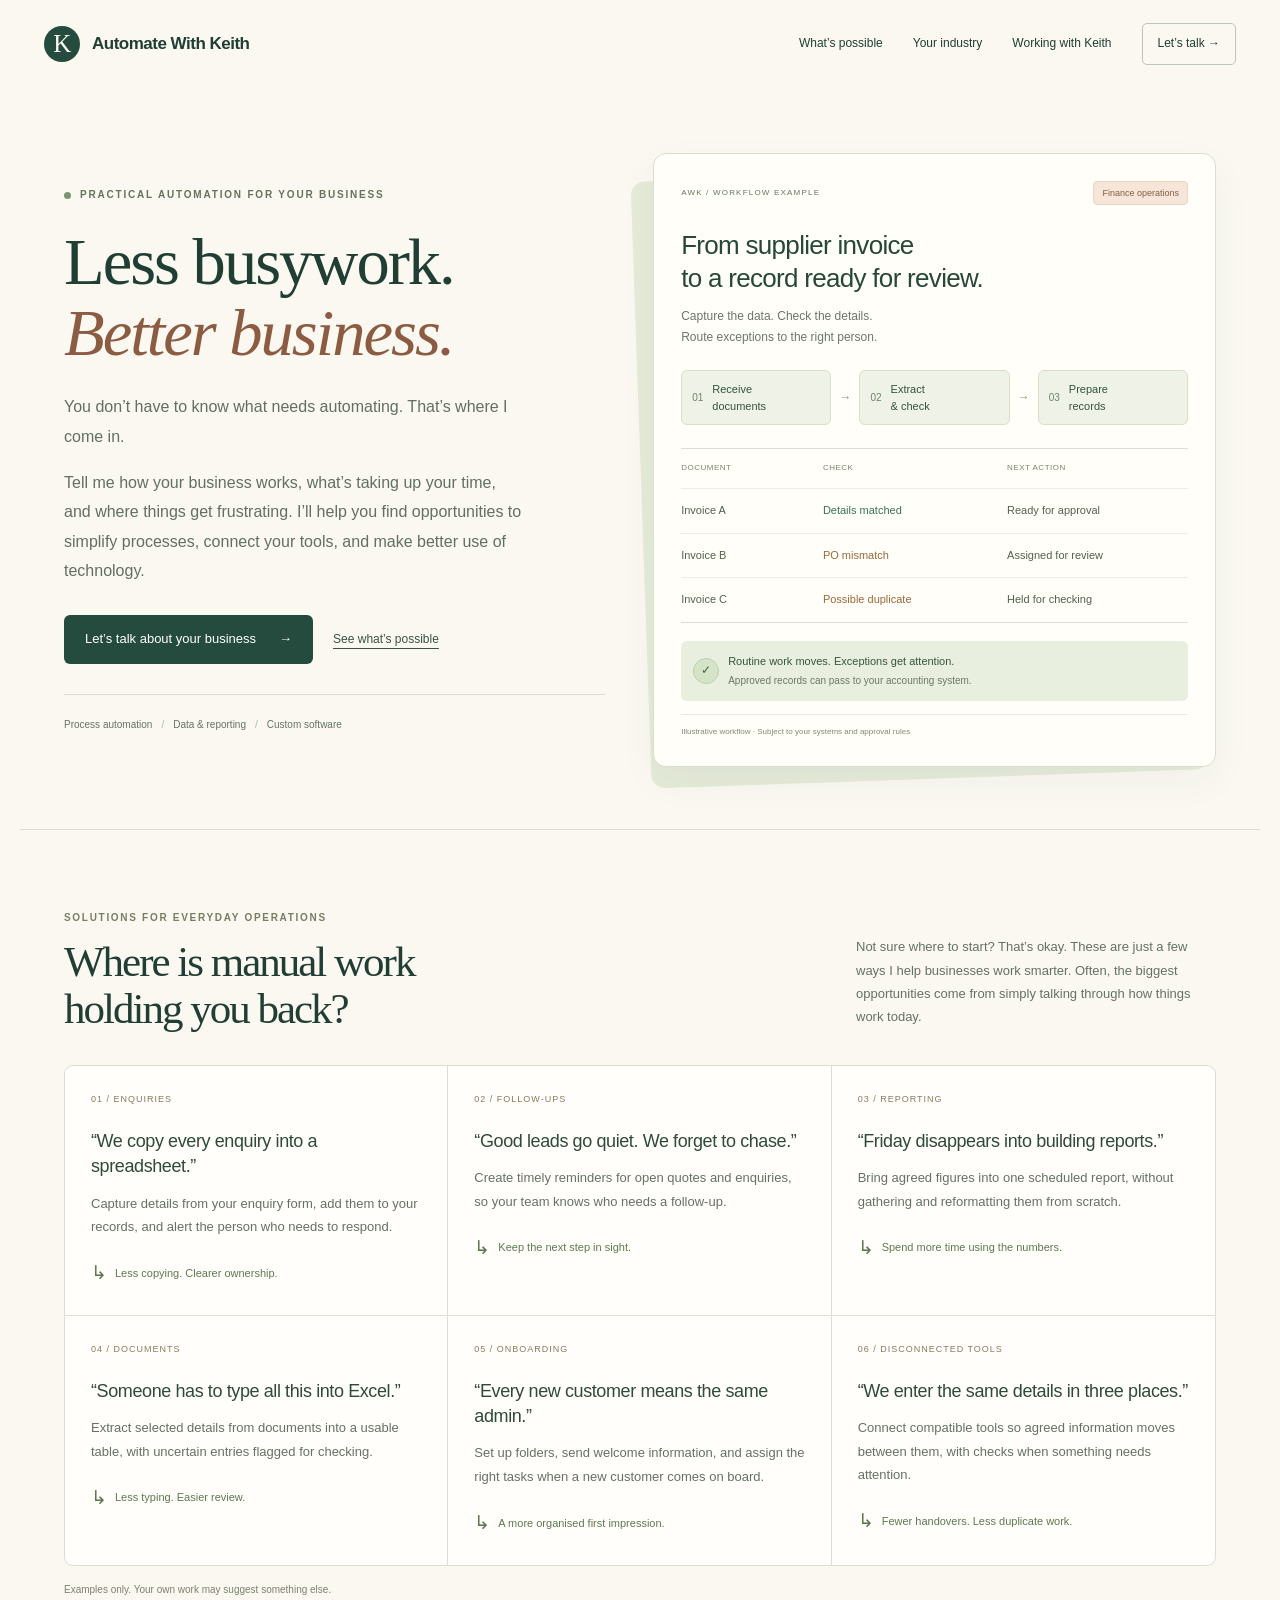
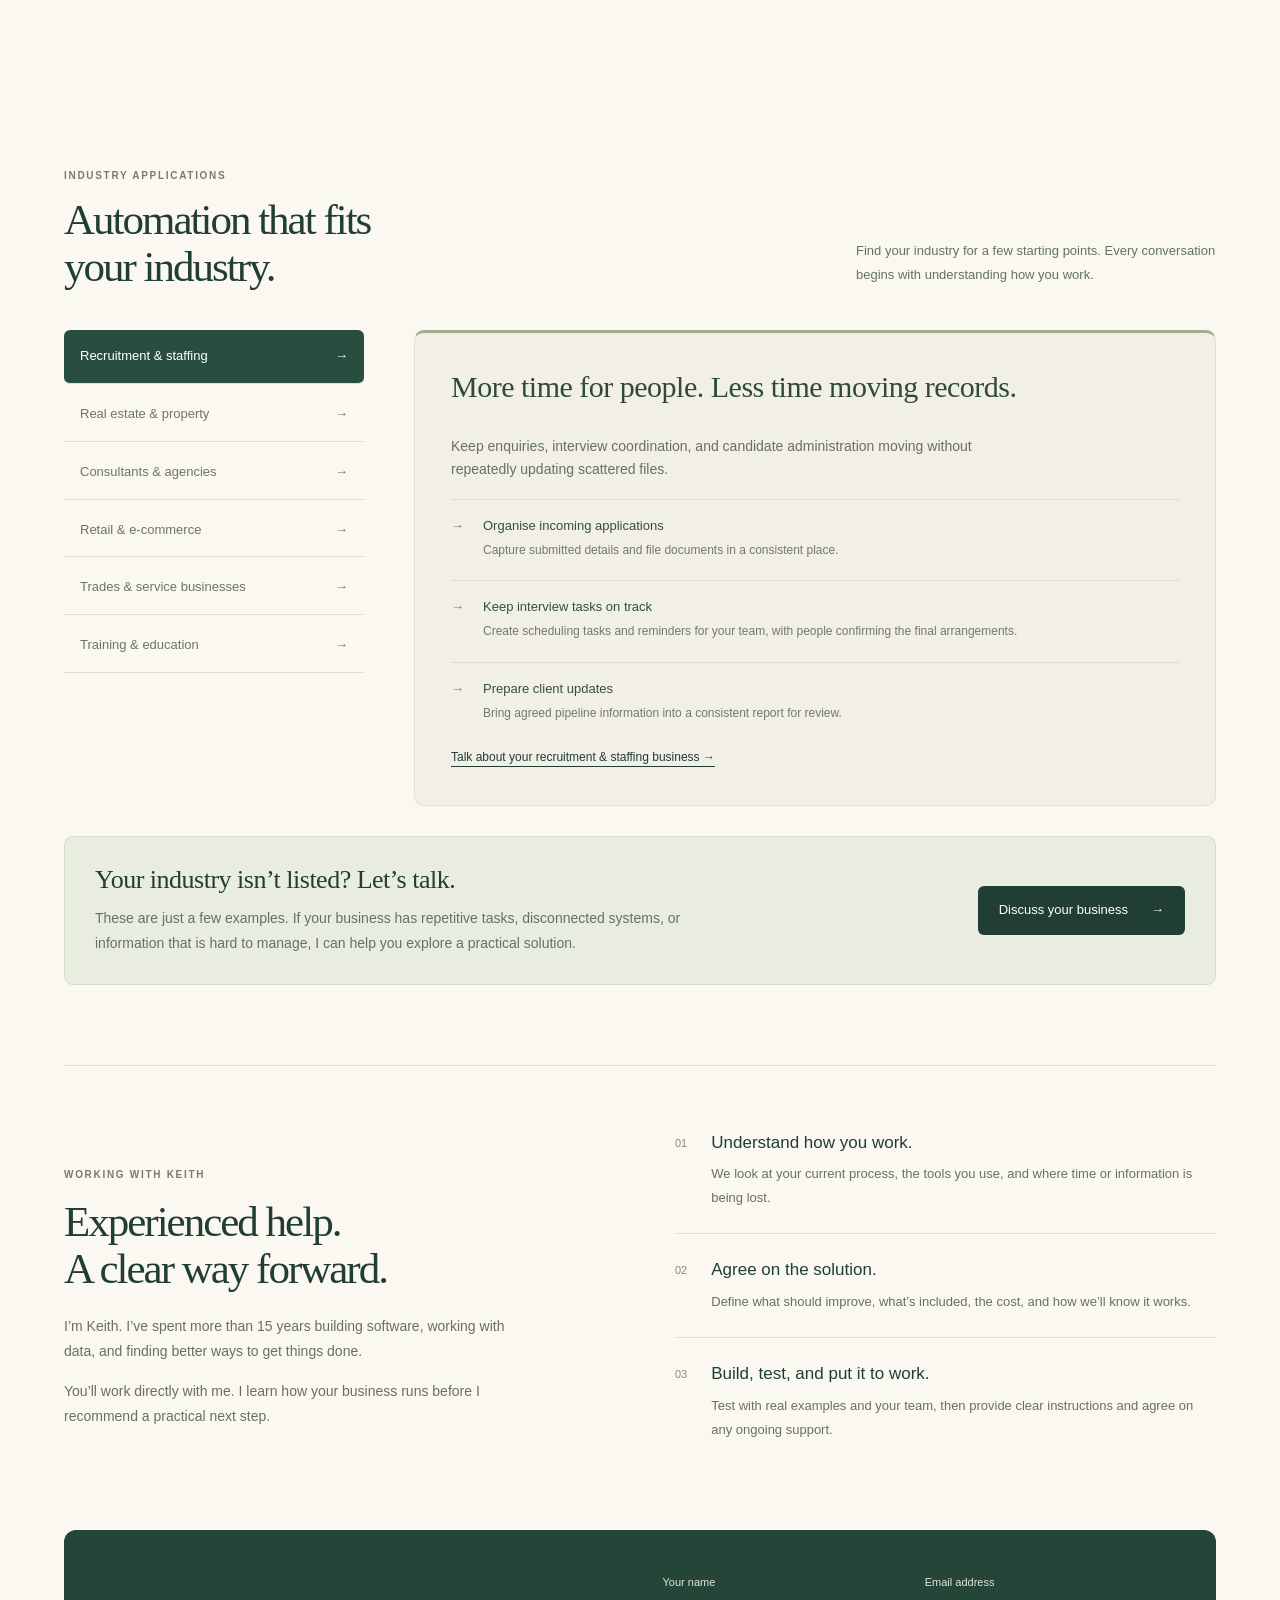
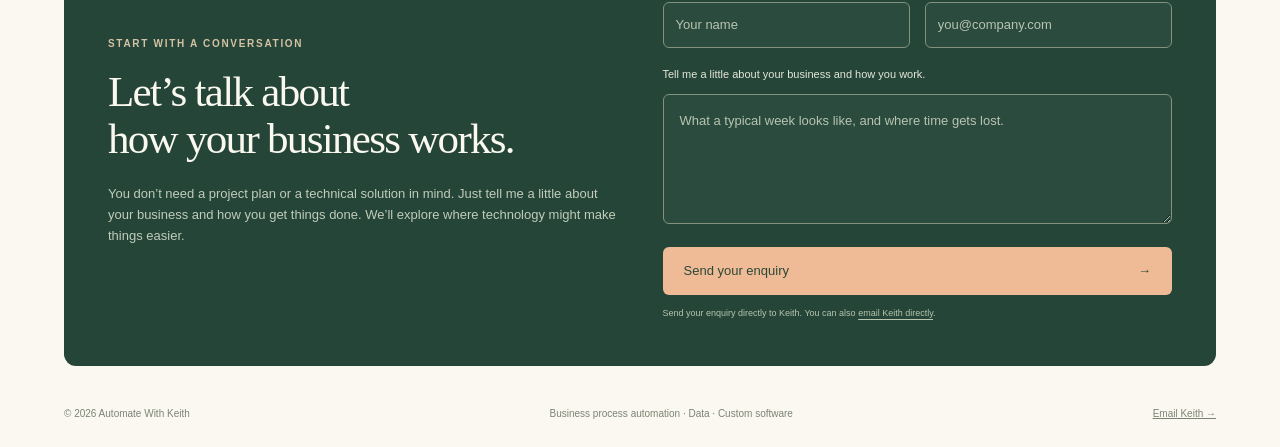
==== commit 2dd3da68: "Invite a conversation before asking for a defined project. Co-authored-by: Cursor <cursoragent@curso" ====
--- a/index.html
+++ b/index.html
@@ -1,4 +1,4 @@
-<!DOCTYPE html><html lang="en"><head><meta charset="UTF-8"><meta name="viewport" content="width=device-width,initial-scale=1"><title>Automate With Keith | Business Process Automation</title><meta name="description" content="Practical automation for small businesses. Explore ways to simplify enquiries, follow-ups, documents and reporting with Keith."><style>
+<!DOCTYPE html><html lang="en"><head><meta charset="UTF-8"><meta name="viewport" content="width=device-width,initial-scale=1"><title>Automate With Keith | Business Process Automation</title><meta name="description" content="You don’t have to know what needs automating. Keith helps small-business owners find practical ways to save time and simplify everyday work."><style>
 :root{--ink:#203d34;--paper:#faf8f1;--line:#dedfd4;--orange:#f4b18d;--muted:#626e64;--green:#e5ecd9}*{box-sizing:border-box}html{scroll-behavior:smooth;scroll-padding-top:100px}body{margin:0;background:var(--paper);color:var(--ink);font:16px/1.6 Arial,sans-serif}button,input,textarea{font:inherit}a{color:inherit}button,a{-webkit-tap-highlight-color:transparent}a:focus-visible,button:focus-visible,textarea:focus-visible{outline:3px solid #cb6c42;outline-offset:5px}header{height:88px;display:flex;align-items:center;justify-content:space-between;max-width:1240px;margin:auto;padding:0 40px;border-bottom:1px solid var(--line)}.brand{text-decoration:none;font-weight:700;letter-spacing:-.6px;display:flex;align-items:center;gap:12px}.logo{display:grid;place-items:center;border-radius:50%;background:var(--ink);color:var(--paper);height:38px;width:38px;font-family:Georgia;font-size:25px;font-weight:400}nav{display:flex;gap:30px;font-size:13px;align-items:center}nav a{text-decoration:none}.nav-cta{border-bottom:1px solid var(--ink);padding-bottom:3px}.wrap{max-width:1160px;margin:auto}.hero{display:grid;grid-template-columns:1.14fr 1fr;gap:70px;padding:85px 40px 78px;align-items:center}.eyebrow{font-size:11px;font-weight:700;letter-spacing:2px;text-transform:uppercase;display:flex;align-items:center;gap:9px}.dot{background:#689375;height:7px;width:7px;border-radius:50%}h1,h2,h3,p{margin-top:0}h1,h2{font-family:Georgia,serif;font-weight:400;letter-spacing:-2.5px;line-height:1.07}h1{font-size:clamp(46px,5.5vw,72px);margin:22px 0}h1 em{font-weight:400;color:#8c5338}h2{font-size:46px;margin-bottom:22px}p{color:var(--muted)}.lead{font-size:17px;max-width:475px;line-height:1.8}.actions{display:flex;align-items:center;gap:22px;flex-wrap:wrap;margin-top:29px}.btn{background:var(--ink);color:white;display:inline-flex;align-items:center;gap:23px;border-radius:6px;padding:13px 21px;text-decoration:none;font-size:14px;border:0;cursor:pointer}.text-link{font-size:13px;text-underline-offset:5px}.note{font-size:11px;margin-top:15px}.scene{background:#ececdd;border-radius:140px 140px 16px 16px;min-height:430px;padding:70px 30px 30px;position:relative}.scene-label{text-align:center;font-family:Georgia;font-style:italic;font-size:24px;margin-bottom:25px}.paper{background:#fffef9;padding:18px 22px;border:1px solid #deded2;border-radius:8px;box-shadow:0 8px 15px #203d3408;margin:0 auto 12px;max-width:340px;display:flex;gap:16px;align-items:center}.paper small{display:block;font-size:10px;letter-spacing:1px;text-transform:uppercase;color:var(--muted)}.paper strong{display:block;font-size:14px;font-weight:500}.paper .icon{width:34px;height:34px;background:#f8e6db;border-radius:8px;display:grid;place-items:center}.paper:nth-of-type(2){transform:rotate(-3deg)}.paper:nth-of-type(3){transform:rotate(2deg)}.paper:last-child{background:var(--ink);color:white}.paper:last-child small{color:#c8d7cc}.tag{position:absolute;right:-15px;bottom:37px;background:var(--orange);padding:12px 20px;transform:rotate(-7deg);font-family:Georgia;font-style:italic;border-radius:4px}.benefits{border-top:1px solid var(--line);border-bottom:1px solid var(--line);display:flex;justify-content:space-between;padding:19px 40px;font-size:12px;gap:15px}.benefits span::before{content:'✓';margin-right:10px;color:#6c8660}section{padding:85px 40px}.section-head{display:flex;align-items:end;justify-content:space-between;gap:50px;margin-bottom:32px}.section-head p{max-width:360px;font-size:14px;margin:0 0 4px}.section-head h2{margin:12px 0 0}.cases{display:grid;grid-template-columns:repeat(3,1fr);border:1px solid var(--line);border-radius:10px;overflow:hidden}.case{padding:28px;border-right:1px solid var(--line);border-bottom:1px solid var(--line)}.case:nth-child(3n){border-right:0}.case:nth-child(n+4){border-bottom:0}.case .num{font-size:11px;display:block;margin-bottom:28px;color:#8a7058}.case h3{font-size:18px;line-height:1.4;font-weight:500;margin-bottom:12px;letter-spacing:-.3px}.case p{font-size:13px;margin-bottom:20px}.outcome{font-size:11px;color:#456444;display:flex;gap:8px;align-items:center}.outcome::before{content:'↳';font-size:19px}.demo-section{background:var(--green);border-radius:16px;margin:0 40px;padding:45px}.demo-top{display:flex;justify-content:space-between;gap:25px;align-items:center}.demo-top h2{font-size:36px;max-width:490px}.toggle{display:flex;padding:4px;background:#d4deca;border-radius:50px;flex-shrink:0}.toggle button{border:0;background:transparent;color:var(--ink);padding:9px 18px;border-radius:30px;cursor:pointer;font-size:12px}.toggle button[aria-pressed=true]{background:var(--ink);color:white}.flow{display:grid;grid-template-columns:repeat(4,1fr);gap:16px;margin:25px 0 18px}.step{background:#fafbf5;border:1px solid #cbd5bf;padding:22px 18px;border-radius:8px;min-height:130px;position:relative}.step:not(:last-child)::after{content:'→';position:absolute;right:-14px;top:47px;z-index:2}.step small{font-size:10px;display:block;color:#7a806e;margin-bottom:14px}.step strong{font-size:14px;line-height:1.5;font-weight:500;display:block}.demo-foot{font-size:12px;margin:0}.industries{display:grid;grid-template-columns:300px 1fr;gap:50px;margin-top:40px}.industry-list{display:flex;flex-direction:column;gap:4px}.industry-list button{background:none;border:0;border-bottom:1px solid var(--line);padding:16px;text-align:left;display:flex;justify-content:space-between;color:var(--muted);cursor:pointer;font-size:14px}.industry-list button[aria-selected=true]{background:var(--ink);color:white;border-radius:5px}.industry-detail{background:#f0ede3;border-radius:10px;padding:36px}.industry-detail h3{font-family:Georgia;font-size:30px;font-weight:400;line-height:1.2;letter-spacing:-.6px}.industry-detail>p{font-size:14px;max-width:570px}.solution{display:grid;grid-template-columns:22px 1fr;gap:10px;margin-top:19px;font-size:13px}.solution b{font-weight:500;display:block}.solution p{font-size:12px;margin:3px 0 0}.industry-detail a{display:inline-block;margin-top:24px;font-size:12px;text-underline-offset:5px}.caption{font-size:11px;margin-top:16px}.work{background:#eee9df}.work-grid{display:grid;grid-template-columns:repeat(3,1fr);gap:30px}.work-card{border-top:1px solid #bdc5b5;padding-top:25px}.work-card span{font-size:10px;letter-spacing:1.2px;color:#7e806e;text-transform:uppercase}.work-card h3{font-family:Georgia;font-weight:400;font-size:25px;line-height:1.2;margin:15px 0}.work-card p{font-size:13px}.process{display:grid;grid-template-columns:1fr 1.25fr;gap:90px}.process-intro p{font-size:14px;max-width:360px}.process-list article{display:flex;gap:24px;border-bottom:1px solid var(--line);padding:20px 0}.process-list article:first-child{padding-top:0}.process-list span{font-size:12px;color:#8a7058;padding-top:3px}.process-list h3{font-size:16px;font-weight:500;margin-bottom:6px}.process-list p{font-size:13px;margin:0}.about{padding:0 40px 80px;display:flex;gap:25px;align-items:start}.avatar{font-family:Georgia;font-size:32px;display:grid;place-items:center;flex-shrink:0;width:72px;height:72px;border-radius:50%;background:#ead0bc;color:#795038}.about h3{font-family:Georgia;font-size:28px;font-weight:400;margin-bottom:10px}.about p{font-size:14px;max-width:740px;margin-bottom:8px}.contact{background:var(--ink);color:var(--paper);border-radius:16px;padding:50px;display:grid;grid-template-columns:1fr 1fr;gap:70px;margin:0 40px 45px}.contact h2{font-size:45px;margin-top:16px}.contact p{color:#bdcdc2;font-size:14px}.contact textarea{resize:vertical;min-height:130px;width:100%;background:#ffffff0b;color:var(--paper);border:1px solid #ffffff40;border-radius:6px;padding:16px;font-size:14px}.contact textarea::placeholder{color:#b7c9bd}.contact label{font-size:12px;display:block;margin-bottom:10px}.contact .btn{background:var(--orange);color:var(--ink);margin-top:15px;width:100%;justify-content:space-between}.contact small{display:block;font-size:10px;margin-top:10px;color:#b7c9bd}.contact .eyebrow{color:#d8c6ad}footer{display:flex;justify-content:space-between;gap:20px;padding:0 40px 30px;font-size:11px;color:var(--muted)}@media(max-width:800px){header{padding:0 22px;height:74px}nav{gap:18px}nav a:not(.nav-cta){display:none}.hero{grid-template-columns:1fr;gap:35px;padding:50px 22px}.hero h1{max-width:550px}.scene{min-height:365px;max-width:480px;width:100%;margin:auto;padding-top:45px}.tag{right:0}.benefits{padding:18px 22px;flex-wrap:wrap;justify-content:start;gap:12px 24px}section{padding:58px 22px}h2{font-size:37px}.section-head{display:block}.section-head p{margin-top:20px}.cases{grid-template-columns:1fr 1fr}.case:nth-child(n){border-right:1px solid var(--line);border-bottom:1px solid var(--line)}.case:nth-child(2n){border-right:0}.case:nth-last-child(-n+2){border-bottom:0}.demo-section{margin:0 22px;padding:25px}.demo-top{display:block}.toggle{width:max-content}.flow{grid-template-columns:1fr 1fr}.step:nth-child(2)::after{display:none}.industries{grid-template-columns:1fr;gap:24px;margin-top:25px}.industry-list{display:grid;grid-template-columns:1fr 1fr;gap:5px}.industry-list button{padding:13px 10px;font-size:12px}.industry-detail{padding:25px}.work-grid{grid-template-columns:1fr;gap:15px}.work-card{padding-top:18px}.process{grid-template-columns:1fr;gap:30px}.about{padding:0 22px 55px;gap:17px}.avatar{width:50px;height:50px;font-size:25px}.contact{margin:0 22px 30px;padding:28px;grid-template-columns:1fr;gap:15px}.contact h2{font-size:37px}footer{padding:0 22px 25px;flex-wrap:wrap}}@media(prefers-reduced-motion:reduce){html{scroll-behavior:auto}}
 
 /* Business-focused visual direction */
@@ -8,15 +8,15 @@
 /* Warm, considered business design */
 :root{--ink:#203e34;--paper:#faf8f1;--line:#dcded2;--orange:#efb18d;--muted:#657166;--green:#e7ecdd}body{background:var(--paper);color:var(--ink)}header{height:88px}.brand{font-size:17px}.logo{background:#244b3e;color:#faf8f1;border-radius:50%;font:25px Georgia}.nav-cta{border-color:#bdc7b9;border-radius:5px}nav{font-weight:500}.hero{background:transparent;color:var(--ink);padding:65px 44px 62px;gap:48px;overflow:visible;grid-template-columns:1fr 1.04fr}.hero::before{display:none}h1,h2{font-family:Georgia,serif;font-weight:400;letter-spacing:-2px}h1{font-size:clamp(50px,5.2vw,70px);line-height:1.06;margin:24px 0}h1 em{color:#8c5c42;font-weight:400;font-style:italic}.hero .eyebrow{color:#65735d;font-size:10px}.dot{background:#7a9472}.hero .lead{font-size:16px;color:#626f63;line-height:1.85}.hero .btn{background:#244b3e;color:white}.hero .text-link{color:#365345}.btn{border-radius:6px;font-weight:500}.hero-foot{border-color:#d9ddce;color:#657465;font-size:10px;margin-top:30px}.hero-foot span{color:#adb8a4}.operation{background:#fffef9;border-color:#d9dfce;border-radius:13px;padding:27px;box-shadow:0 14px 40px #263e320b;position:relative}.operation::before{content:'';position:absolute;left:-13px;right:16px;top:18px;bottom:-13px;z-index:-1;background:#e5ead9;border-radius:14px;transform:rotate(-2deg)}.op-top{margin-bottom:24px}.op-mark{color:#64765f;font-size:8px}.op-badge{background:#f6e5d8;border-color:#ecd5c4;color:#835e45;font-size:9px;border-radius:4px}.operation h3{color:#274738;font-size:26px;font-weight:500;letter-spacing:-.7px;line-height:1.25}.operation>p{color:#6b776a;font-size:12px}.op-pipeline>div{background:#eef2e7;border-color:#d8e0cc;border-radius:6px}.op-pipeline span{color:#365242;font-size:11px}.op-pipeline b{color:#6e8667}.op-pipeline i{color:#83927b}.op-table{border-color:#dbe1d2}.op-row{color:#52624f;border-bottom-color:#ebeee4;font-size:11px;padding:13px 0}.op-th{color:#7a8571;font-size:8px;letter-spacing:.5px}.status-ok{color:#387257}.status-warn{color:#9a683c}.op-result{background:#e9efdf;border-radius:6px;padding:12px;margin:18px 0 13px;gap:9px}.result-icon{background:#d5e4c8;color:#38623d;border-color:#bed0af}.op-result strong{color:#36553d;font-size:11px}.op-result small{color:#6b7965;font-size:10px}.op-disclaimer{color:#818a78;border-color:#e7ebdf;font-size:8px}.benefits{background:transparent;border-top:1px solid var(--line);border-bottom:1px solid var(--line);font-weight:400;font-size:11px;padding:20px 44px}.benefits span::before{color:#78926d}.eyebrow{color:#797d62;font-size:10px}h2{font-size:43px;line-height:1.1}.section-head p{font-size:13px}.cases{background:#fffefa;border-radius:9px}.case .num{color:#8b7960}.case h3{color:#2f4a39;font-weight:500;font-size:18px}.case p{font-size:13px;line-height:1.8}.outcome{color:#5d7950;font-size:11px}.caption{color:#7a826f}.demo-section{background:#e9eddf;border-color:#d9dfce;border-radius:12px}.demo-top h2{font-size:34px}.toggle{background:#d9e1cc}.step{border-color:#d0d9c2;background:#fffef8;border-radius:7px}.step strong{font-weight:500;color:#36503c}.step small{color:#8a8f7b}.demo-foot{color:#66735d}.industry-list button{color:#6b7665;border-color:#dce1d2}.industry-list button[aria-selected=true]{background:#284e3f;border-radius:6px}.industry-detail{background:#f1efe6;border:1px solid #e3e0d3;border-radius:10px;border-top:3px solid #a2ad8e}.industry-detail h3{font-family:Georgia;font-weight:400;font-size:30px;letter-spacing:-.5px;color:#2e4b38}.industry-detail>p{font-size:14px}.solution{border-color:#dce0d1}.solution>span{color:#8f795a}.solution b{font-weight:500;color:#35503a}.solution p{color:#717b66}.work{background:#f0ece2}.work-card{border-color:#c3cbb7}.work-card span{color:#8c7d61}.work-card h3{font-family:Georgia;font-size:25px;font-weight:400;letter-spacing:-.5px;color:#304c3b}.process-list span{color:#998368}.process-list h3{font-weight:500}.process-list p{font-size:13px}.avatar{background:#ead5c0;color:#825b40;border-radius:50%;font:28px Georgia}.about h3{font-family:Georgia;font-size:29px;font-weight:400}.about p{font-size:14px}.contact{background:#244538;border-radius:12px;padding:44px}.contact h2{font-size:43px;color:#faf8ef}.contact .eyebrow{color:#d4c2a4}.contact p{color:#c1ccba}.contact .btn{background:#efba96;color:#2b4837}.contact textarea{background:#ffffff08;border-color:#82927d;color:#faf8ef;font-size:13px}.contact textarea::placeholder{color:#b8c4b1}.contact label{color:#e4e7d9}.contact small{color:#b8c4ae}.contact h2{letter-spacing:-1.7px}footer{color:#7b8472}
 @media(max-width:800px){header{height:76px}.hero{grid-template-columns:1fr;padding:45px 24px 50px;gap:36px}.hero h1{font-size:57px}.hero .lead{font-size:16px;max-width:580px}.operation{max-width:550px;margin:0 auto}.benefits{padding:18px 24px}h2{font-size:37px}.demo-top h2{font-size:31px}.industry-detail h3{font-size:28px}.contact{padding:28px}.contact h2{font-size:36px}.about h3{font-size:27px}.hero-foot{font-size:10px}}@media(max-width:420px){.hero{padding:35px 22px 42px}.hero h1{font-size:49px}.operation{padding:19px}.operation h3{font-size:24px}.op-pipeline span{font-size:10px}.op-row{font-size:9px}.op-th{font-size:7px}.op-result strong{font-size:10px}.op-result small{font-size:9px}.op-disclaimer{font-size:8px}.brand{font-size:14px}.logo{font-size:21px}.case h3{font-size:18px}}
-.working{display:grid;grid-template-columns:1fr 1fr;gap:70px;border-top:1px solid var(--line);margin:0 44px;padding:65px 0}.working h2{margin-top:15px}.working-intro>p{font-size:14px;max-width:470px;line-height:1.8}.experience-note{border-left:2px solid #c3cdb3;padding-left:18px;margin-top:26px;max-width:470px}.experience-note span{font-size:9px;text-transform:uppercase;letter-spacing:1.4px;color:#8a7960}.experience-note p{font-size:12px;line-height:1.8;margin:8px 0 0}.working-steps{padding-top:15px}.working-steps article{display:flex;gap:24px;padding:24px 0;border-bottom:1px solid var(--line)}.working-steps article:first-child{padding-top:0}.working-steps article:last-child{border-bottom:0}.working-steps article>span{font-size:11px;color:#998368;padding-top:4px}.working-steps h3{font-size:17px;font-weight:500;line-height:1.4;margin-bottom:8px}.working-steps p{font-size:13px;line-height:1.8;margin:0}.hero{border-bottom:1px solid var(--line)}@media(max-width:800px){.working{grid-template-columns:1fr;margin:0 24px;padding:50px 0;gap:27px}.working-steps{padding:0}.working-intro>p{max-width:none}.working-steps article{padding:20px 0}}.working{align-items:center;gap:70px;padding:65px 0}.working-steps{padding-top:0}.working-intro>p:last-child{margin-bottom:0}.industry-invitation{display:flex;justify-content:space-between;align-items:center;gap:35px;background:#e9eddf;border:1px solid #d3dcc6;border-radius:9px;margin-top:30px;padding:27px 30px}.industry-invitation h3{font-family:Georgia,serif;font-size:26px;font-weight:400;letter-spacing:-.5px;line-height:1.25;margin-bottom:10px}.industry-invitation p{font-size:14px;line-height:1.8;max-width:650px;margin:0}.industry-invitation .btn{flex-shrink:0;white-space:nowrap}.contact{align-items:center}.contact form{min-width:0}.form-row{display:grid;grid-template-columns:1fr 1fr;gap:15px;margin-bottom:18px}.contact input:not([type=hidden]){width:100%;border:1px solid #82927d;border-radius:6px;background:#ffffff08;color:#faf8ef;padding:12px;font-size:13px;min-width:0}.contact input::placeholder{color:#b8c4b1}.contact input:focus-visible{outline:3px solid #efba96;outline-offset:3px}.contact textarea{min-height:130px}.contact .form-honey{display:none!important}.contact .form-status{font-size:13px;line-height:1.6;margin:12px 0 0}.form-status:empty{display:none}.contact .is-success{color:#d0e9ba}.contact .is-error{color:#ffd7bc}.contact button:disabled{cursor:wait;opacity:.7}.contact form small{line-height:1.8}.contact form small a{text-underline-offset:3px}@media(max-width:800px){.working{gap:30px;padding:50px 0}.industry-invitation{display:block;padding:24px}.industry-invitation .btn{margin-top:20px}.industry-invitation h3{font-size:25px}}@media(max-width:420px){.form-row{grid-template-columns:1fr;gap:15px}.industry-invitation h3{font-size:24px}.industry-invitation p{font-size:14px}}</style></head><body><header><a class="brand" href="#"><span class="logo">K</span>Automate With Keith</a><nav aria-label="Main navigation"><a href="#possibilities">What’s possible</a><a href="#industries">Your industry</a><a href="#working">Working with Keith</a><a class="nav-cta" href="#contact">Discuss a project →</a></nav></header><main class="wrap"><section class="hero" id="intro" aria-label="Introduction"><div class="hero-copy"><div class="eyebrow"><span class="dot"></span>Practical automation for your business</div><h1>Less busywork.<br><em>Better business.</em></h1><p class="lead">Automate repetitive tasks, connect the tools you use, and make your business information easier to work with. Practical solutions built around the way your team works.</p><div class="actions"><a class="btn" href="#contact">Discuss your process <span>→</span></a><a class="text-link" href="#possibilities">Explore solutions</a></div><div class="hero-foot">Process automation <span>/</span> Data &amp; reporting <span>/</span> Custom software</div></div><div class="operation"><div class="op-top"><span class="op-mark">AWK / WORKFLOW EXAMPLE</span><span class="op-badge">Finance operations</span></div><h3>From supplier invoice<br>to a record ready for review.</h3><p>Capture the data. Check the details.<br>Route exceptions to the right person.</p><div class="op-pipeline"><div><b>01</b><span>Receive<br>documents</span></div><i>→</i><div><b>02</b><span>Extract<br>&amp; check</span></div><i>→</i><div><b>03</b><span>Prepare<br>records</span></div></div><div class="op-table"><div class="op-row op-th"><span>DOCUMENT</span><span>CHECK</span><span>NEXT ACTION</span></div><div class="op-row"><span>Invoice A</span><span class="status-ok">Details matched</span><span>Ready for approval</span></div><div class="op-row"><span>Invoice B</span><span class="status-warn">PO mismatch</span><span>Assigned for review</span></div><div class="op-row"><span>Invoice C</span><span class="status-warn">Possible duplicate</span><span>Held for checking</span></div></div><div class="op-result"><span class="result-icon">✓</span><div><strong>Routine work moves. Exceptions get attention.</strong><small>Approved records can pass to your accounting system.</small></div></div><div class="op-disclaimer">Illustrative workflow · Subject to your systems and approval rules</div></div></section><section id="possibilities"><div class="section-head"><div><div class="eyebrow">Solutions for everyday operations</div><h2>Where is manual work<br>holding you back?</h2></div><p>Start with a task that takes too much time. Explore how automation could reduce repeated effort and help your team stay on top of the work.</p></div><div class="cases">
+.working{display:grid;grid-template-columns:1fr 1fr;gap:70px;border-top:1px solid var(--line);margin:0 44px;padding:65px 0}.working h2{margin-top:15px}.working-intro>p{font-size:14px;max-width:470px;line-height:1.8}.experience-note{border-left:2px solid #c3cdb3;padding-left:18px;margin-top:26px;max-width:470px}.experience-note span{font-size:9px;text-transform:uppercase;letter-spacing:1.4px;color:#8a7960}.experience-note p{font-size:12px;line-height:1.8;margin:8px 0 0}.working-steps{padding-top:15px}.working-steps article{display:flex;gap:24px;padding:24px 0;border-bottom:1px solid var(--line)}.working-steps article:first-child{padding-top:0}.working-steps article:last-child{border-bottom:0}.working-steps article>span{font-size:11px;color:#998368;padding-top:4px}.working-steps h3{font-size:17px;font-weight:500;line-height:1.4;margin-bottom:8px}.working-steps p{font-size:13px;line-height:1.8;margin:0}.hero{border-bottom:1px solid var(--line)}@media(max-width:800px){.working{grid-template-columns:1fr;margin:0 24px;padding:50px 0;gap:27px}.working-steps{padding:0}.working-intro>p{max-width:none}.working-steps article{padding:20px 0}}.working{align-items:center;gap:70px;padding:65px 0}.working-steps{padding-top:0}.working-intro>p:last-child{margin-bottom:0}.industry-invitation{display:flex;justify-content:space-between;align-items:center;gap:35px;background:#e9eddf;border:1px solid #d3dcc6;border-radius:9px;margin-top:30px;padding:27px 30px}.industry-invitation h3{font-family:Georgia,serif;font-size:26px;font-weight:400;letter-spacing:-.5px;line-height:1.25;margin-bottom:10px}.industry-invitation p{font-size:14px;line-height:1.8;max-width:650px;margin:0}.industry-invitation .btn{flex-shrink:0;white-space:nowrap}.contact{align-items:center}.contact form{min-width:0}.form-row{display:grid;grid-template-columns:1fr 1fr;gap:15px;margin-bottom:18px}.contact input:not([type=hidden]){width:100%;border:1px solid #82927d;border-radius:6px;background:#ffffff08;color:#faf8ef;padding:12px;font-size:13px;min-width:0}.contact input::placeholder{color:#b8c4b1}.contact input:focus-visible{outline:3px solid #efba96;outline-offset:3px}.contact textarea{min-height:130px}.contact .form-honey{display:none!important}.contact .form-status{font-size:13px;line-height:1.6;margin:12px 0 0}.form-status:empty{display:none}.contact .is-success{color:#d0e9ba}.contact .is-error{color:#ffd7bc}.contact button:disabled{cursor:wait;opacity:.7}.contact form small{line-height:1.8}.contact form small a{text-underline-offset:3px}@media(max-width:800px){.working{gap:30px;padding:50px 0}.industry-invitation{display:block;padding:24px}.industry-invitation .btn{margin-top:20px}.industry-invitation h3{font-size:25px}}@media(max-width:420px){.form-row{grid-template-columns:1fr;gap:15px}.industry-invitation h3{font-size:24px}.industry-invitation p{font-size:14px}}</style></head><body><header><a class="brand" href="#"><span class="logo">K</span>Automate With Keith</a><nav aria-label="Main navigation"><a href="#possibilities">What’s possible</a><a href="#industries">Your industry</a><a href="#working">Working with Keith</a><a class="nav-cta" href="#contact">Let’s talk →</a></nav></header><main class="wrap"><section class="hero" id="intro" aria-label="Introduction"><div class="hero-copy"><div class="eyebrow"><span class="dot"></span>Practical automation for your business</div><h1>Less busywork.<br><em>Better business.</em></h1><p class="lead">You don’t have to know what needs automating. That’s where I come in.</p><p class="lead">Tell me how your business works, what’s taking up your time, and where things get frustrating. I’ll help you find opportunities to simplify processes, connect your tools, and make better use of technology.</p><div class="actions"><a class="btn" href="#contact">Let’s talk about your business <span>→</span></a><a class="text-link" href="#possibilities">See what’s possible</a></div><div class="hero-foot">Process automation <span>/</span> Data &amp; reporting <span>/</span> Custom software</div></div><div class="operation"><div class="op-top"><span class="op-mark">AWK / WORKFLOW EXAMPLE</span><span class="op-badge">Finance operations</span></div><h3>From supplier invoice<br>to a record ready for review.</h3><p>Capture the data. Check the details.<br>Route exceptions to the right person.</p><div class="op-pipeline"><div><b>01</b><span>Receive<br>documents</span></div><i>→</i><div><b>02</b><span>Extract<br>&amp; check</span></div><i>→</i><div><b>03</b><span>Prepare<br>records</span></div></div><div class="op-table"><div class="op-row op-th"><span>DOCUMENT</span><span>CHECK</span><span>NEXT ACTION</span></div><div class="op-row"><span>Invoice A</span><span class="status-ok">Details matched</span><span>Ready for approval</span></div><div class="op-row"><span>Invoice B</span><span class="status-warn">PO mismatch</span><span>Assigned for review</span></div><div class="op-row"><span>Invoice C</span><span class="status-warn">Possible duplicate</span><span>Held for checking</span></div></div><div class="op-result"><span class="result-icon">✓</span><div><strong>Routine work moves. Exceptions get attention.</strong><small>Approved records can pass to your accounting system.</small></div></div><div class="op-disclaimer">Illustrative workflow · Subject to your systems and approval rules</div></div></section><section id="possibilities"><div class="section-head"><div><div class="eyebrow">Solutions for everyday operations</div><h2>Where is manual work<br>holding you back?</h2></div><p>Not sure where to start? That’s okay. These are just a few ways I help businesses work smarter. Often, the biggest opportunities come from simply talking through how things work today.</p></div><div class="cases">
 <article class="case"><span class="num">01 / ENQUIRIES</span><h3>“We copy every enquiry into a spreadsheet.”</h3><p>Capture details from your enquiry form, add them to your records, and alert the person who needs to respond.</p><div class="outcome">Less copying. Clearer ownership.</div></article>
 <article class="case"><span class="num">02 / FOLLOW-UPS</span><h3>“Good leads go quiet. We forget to chase.”</h3><p>Create timely reminders for open quotes and enquiries, so your team knows who needs a follow-up.</p><div class="outcome">Keep the next step in sight.</div></article>
 <article class="case"><span class="num">03 / REPORTING</span><h3>“Friday disappears into building reports.”</h3><p>Bring agreed figures into one scheduled report, without gathering and reformatting them from scratch.</p><div class="outcome">Spend more time using the numbers.</div></article>
 <article class="case"><span class="num">04 / DOCUMENTS</span><h3>“Someone has to type all this into Excel.”</h3><p>Extract selected details from documents into a usable table, with uncertain entries flagged for checking.</p><div class="outcome">Less typing. Easier review.</div></article>
 <article class="case"><span class="num">05 / ONBOARDING</span><h3>“Every new customer means the same admin.”</h3><p>Set up folders, send welcome information, and assign the right tasks when a new customer comes on board.</p><div class="outcome">A more organised first impression.</div></article>
-<article class="case"><span class="num">06 / DISCONNECTED TOOLS</span><h3>“We enter the same details in three places.”</h3><p>Connect compatible tools so agreed information moves between them, with checks when something needs attention.</p><div class="outcome">Fewer handovers. Less duplicate work.</div></article></div><p class="caption">Examples of what we could build together. The right solution depends on your process and the tools you use.</p></section>
-<section id="industries"><div class="section-head"><div><div class="eyebrow">Industry applications</div><h2>Automation that fits<br>your industry.</h2></div><p>Find your industry for a few starting points. Every project begins with understanding your own process.</p></div><div class="industries"><div class="industry-list" role="tablist" aria-label="Industry examples" id="industryTabs"></div><div class="industry-detail" role="tabpanel" id="industryPanel" tabindex="0"></div></div><aside class="industry-invitation"><div><h3>Your industry isn’t listed? Let’s talk.</h3><p>These are just a few examples. If your business has repetitive tasks, disconnected systems, or information that is hard to manage, I can help you explore a practical solution.</p></div><a class="btn" href="#contact">Discuss your business <span>→</span></a></aside></section>
-<section class="working" id="working"><div class="working-intro"><div class="eyebrow">Working with Keith</div><h2>Experienced help.<br>A clear way forward.</h2><p>I’m Keith. I’ve spent more than 15 years building software, working with data, and finding better ways to get things done.</p><p>You’ll work directly with me, from understanding the problem to putting the solution into use.</p></div><div class="working-steps"><article><span>01</span><div><h3>Understand the task.</h3><p>We look at your current process, the tools you use, and where time or information is being lost.</p></div></article><article><span>02</span><div><h3>Agree on the solution.</h3><p>Define what should improve, what’s included, the cost, and how we’ll know it works.</p></div></article><article><span>03</span><div><h3>Build, test, and put it to work.</h3><p>Test with real examples and your team, then provide clear instructions and agree on any ongoing support.</p></div></article></div></section><section class="contact" id="contact"><div><div class="eyebrow">Discuss an automation opportunity</div><h2>What could work<br>better in your business?</h2><p>Describe the process, the systems involved, and the result you want to achieve. We can start with one workflow and assess what is worth improving.</p></div><form id="contactForm" action="contact.php" method="POST"><div class="form-row"><div><label for="contactName">Your name</label><input id="contactName" name="name" autocomplete="name" maxlength="120" placeholder="Your name" required></div><div><label for="contactEmail">Email address</label><input id="contactEmail" type="email" name="email" autocomplete="email" maxlength="254" placeholder="you@company.com" required></div></div><label for="task">Tell me about your process</label><textarea id="task" name="message" minlength="10" maxlength="5000" placeholder="What takes too much time? What would you like to improve?" required></textarea><input type="hidden" name="csrf_token" value="6df01184ae562b82a0fb08fe2d4058cb4a41f96c73c9affa994760f4cf9ab8d9"><input class="form-honey" type="text" name="website_url" tabindex="-1" autocomplete="off" aria-hidden="true"><button class="btn" id="sendButton" type="submit">Send your enquiry <span>→</span></button><p class="form-status" id="formStatus" role="status" aria-live="polite"></p><small>Send your enquiry directly to Keith. You can also <a href="mailto:automatewithkeith@gmail.com">email Keith directly</a>.</small></form></section></main><footer class="wrap"><span>© 2026 Automate With Keith</span><span>Business process automation · Data · Custom software</span><a href="mailto:automatewithkeith@gmail.com">Email Keith →</a></footer>
+<article class="case"><span class="num">06 / DISCONNECTED TOOLS</span><h3>“We enter the same details in three places.”</h3><p>Connect compatible tools so agreed information moves between them, with checks when something needs attention.</p><div class="outcome">Fewer handovers. Less duplicate work.</div></article></div><p class="caption">Examples only. Your own work may suggest something else.</p></section>
+<section id="industries"><div class="section-head"><div><div class="eyebrow">Industry applications</div><h2>Automation that fits<br>your industry.</h2></div><p>Find your industry for a few starting points. Every conversation begins with understanding how you work.</p></div><div class="industries"><div class="industry-list" role="tablist" aria-label="Industry examples" id="industryTabs"></div><div class="industry-detail" role="tabpanel" id="industryPanel" tabindex="0"></div></div><aside class="industry-invitation"><div><h3>Your industry isn’t listed? Let’s talk.</h3><p>These are just a few examples. If your business has repetitive tasks, disconnected systems, or information that is hard to manage, I can help you explore a practical solution.</p></div><a class="btn" href="#contact">Discuss your business <span>→</span></a></aside></section>
+<section class="working" id="working"><div class="working-intro"><div class="eyebrow">Working with Keith</div><h2>Experienced help.<br>A clear way forward.</h2><p>I’m Keith. I’ve spent more than 15 years building software, working with data, and finding better ways to get things done.</p><p>You’ll work directly with me. I learn how your business runs before I recommend a practical next step.</p></div><div class="working-steps"><article><span>01</span><div><h3>Understand how you work.</h3><p>We look at your current process, the tools you use, and where time or information is being lost.</p></div></article><article><span>02</span><div><h3>Agree on the solution.</h3><p>Define what should improve, what’s included, the cost, and how we’ll know it works.</p></div></article><article><span>03</span><div><h3>Build, test, and put it to work.</h3><p>Test with real examples and your team, then provide clear instructions and agree on any ongoing support.</p></div></article></div></section><section class="contact" id="contact"><div><div class="eyebrow">Start with a conversation</div><h2>Let’s talk about<br>how your business works.</h2><p>You don’t need a project plan or a technical solution in mind. Just tell me a little about your business and how you get things done. We’ll explore where technology might make things easier.</p></div><form id="contactForm" action="contact.php" method="POST"><div class="form-row"><div><label for="contactName">Your name</label><input id="contactName" name="name" autocomplete="name" maxlength="120" placeholder="Your name" required></div><div><label for="contactEmail">Email address</label><input id="contactEmail" type="email" name="email" autocomplete="email" maxlength="254" placeholder="you@company.com" required></div></div><label for="task">Tell me a little about your business and how you work.</label><textarea id="task" name="message" minlength="10" maxlength="5000" placeholder="What a typical week looks like, and where time gets lost." required></textarea><input type="hidden" name="csrf_token" value="6df01184ae562b82a0fb08fe2d4058cb4a41f96c73c9affa994760f4cf9ab8d9"><input class="form-honey" type="text" name="website_url" tabindex="-1" autocomplete="off" aria-hidden="true"><button class="btn" id="sendButton" type="submit">Send your enquiry <span>→</span></button><p class="form-status" id="formStatus" role="status" aria-live="polite"></p><small>Send your enquiry directly to Keith. You can also <a href="mailto:automatewithkeith@gmail.com">email Keith directly</a>.</small></form></section></main><footer class="wrap"><span>© 2026 Automate With Keith</span><span>Business process automation · Data · Custom software</span><a href="mailto:automatewithkeith@gmail.com">Email Keith →</a></footer>
 <script>
 const industries=[{name:'Recruitment & staffing',title:'More time for people. Less time moving records.',intro:'Keep enquiries, interview coordination, and candidate administration moving without repeatedly updating scattered files.',items:[['Organise incoming applications','Capture submitted details and file documents in a consistent place.'],['Keep interview tasks on track','Create scheduling tasks and reminders for your team, with people confirming the final arrangements.'],['Prepare client updates','Bring agreed pipeline information into a consistent report for review.']]},{name:'Real estate & property',title:'Stay on top of enquiries and important dates.',intro:'Give your team a clearer view of property enquiries, appointments, and routine follow-ups.',items:[['Route property enquiries','Capture the property and contact details, then notify the responsible agent.'],['Track renewal dates','Create reminders ahead of lease and document expiry dates.'],['Coordinate maintenance requests','Log incoming requests, assign tasks, and track their status.']]},{name:'Consultants & agencies',title:'Keep client work moving, from first hello.',intro:'Simplify the repeatable administration around proposals, new projects, and client updates.',items:[['Follow up on proposals','Create reminders when a proposal is awaiting a response.'],['Set up new client projects','Create standard folders, checklists, and welcome emails.'],['Assemble status updates','Gather agreed project information into a draft update for review.']]},{name:'Retail & e-commerce',title:'Spend less time reconciling the everyday.',intro:'Bring order, stock, and customer information into clearer routines using compatible systems.',items:[['Keep an eye on stock','Notify your team when recorded stock falls below agreed levels.'],['Create sales summaries','Bring sales figures into a scheduled report.'],['Organise customer queries','Categorise incoming enquiries and route them to the right person.']]},{name:'Trades & service businesses',title:'Less chasing paperwork. More time on the job.',intro:'Keep job enquiries, quote follow-ups, and routine service administration in one clear process.',items:[['Turn enquiries into job records','Capture the customer, requested service, and next action.'],['Remember outstanding quotes','Prompt your team to follow up on quotes awaiting a decision.'],['Prepare job paperwork','Create draft job sheets from approved booking details.']]},{name:'Training & education',title:'Make course administration easier to manage.',intro:'Simplify the routine work around enquiries, enrolments, course information, and attendance records.',items:[['Organise course enquiries','Capture course preferences and notify your admissions team.'],['Send joining information','Prepare confirmations and course instructions from approved enrolment details.'],['Bring attendance records together','Consolidate submitted records into a table for staff to review.']]}];
 const tabs=document.getElementById('industryTabs'),panel=document.getElementById('industryPanel');
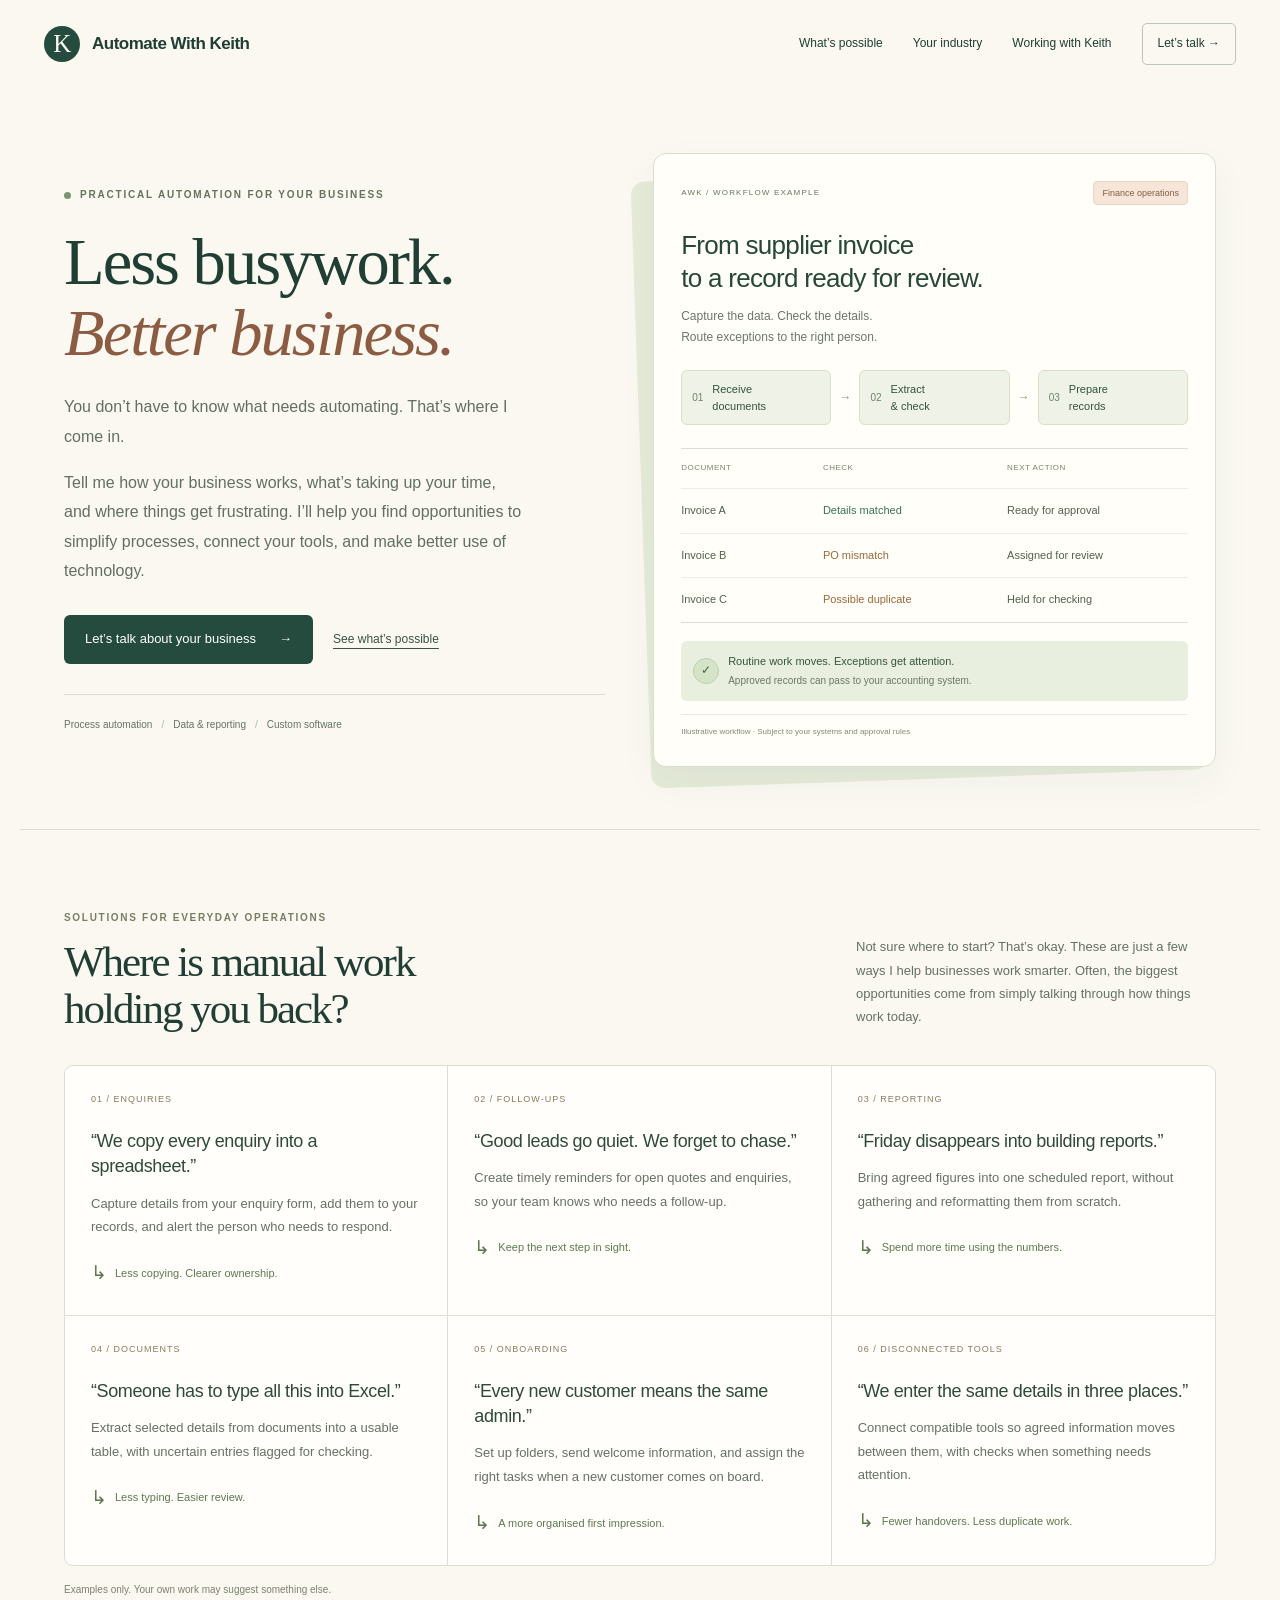
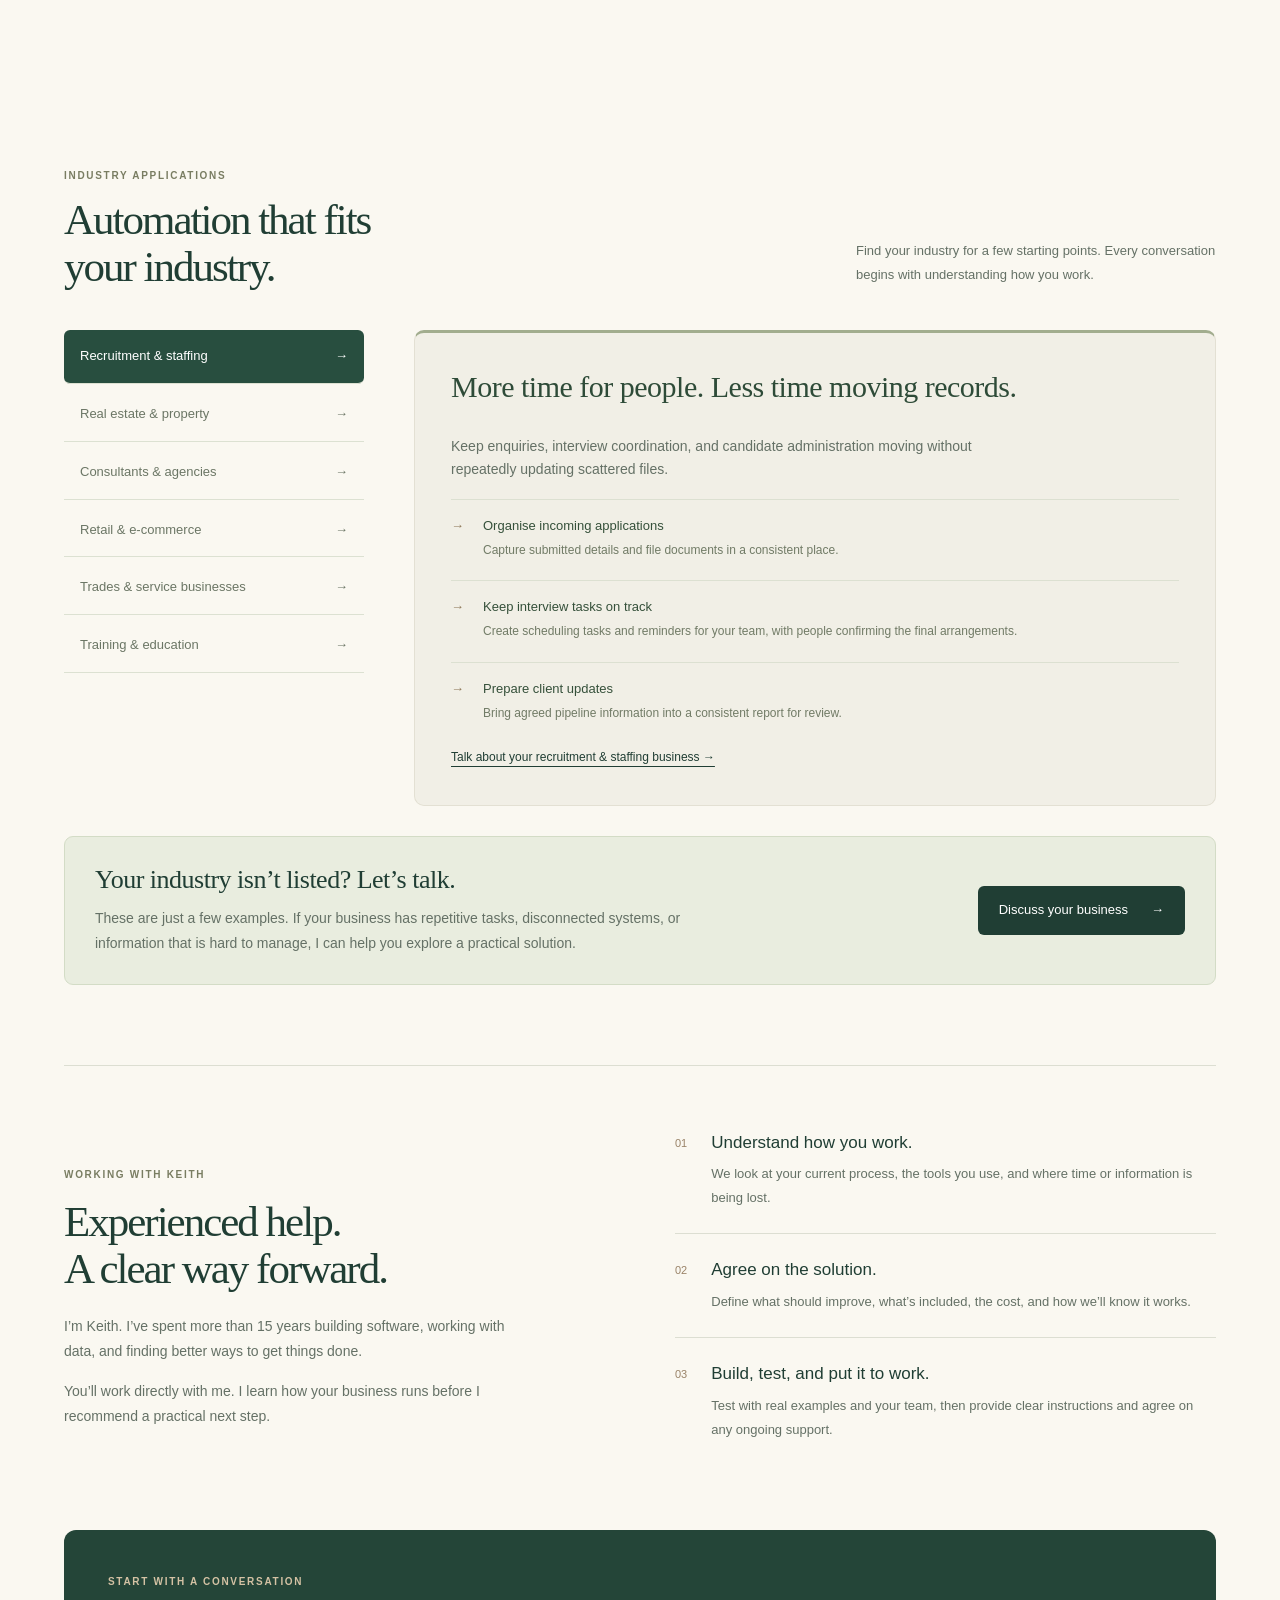
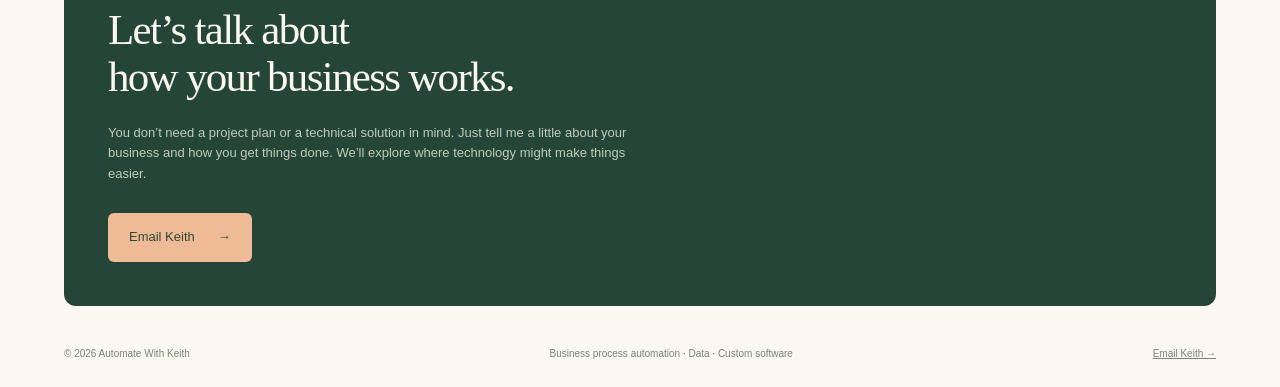
==== commit 7f2640b8: "Replace the contact form with an email link. Co-authored-by: Cursor <cursoragent@cursor.com>" ====
--- a/index.html
+++ b/index.html
@@ -8,7 +8,7 @@
 /* Warm, considered business design */
 :root{--ink:#203e34;--paper:#faf8f1;--line:#dcded2;--orange:#efb18d;--muted:#657166;--green:#e7ecdd}body{background:var(--paper);color:var(--ink)}header{height:88px}.brand{font-size:17px}.logo{background:#244b3e;color:#faf8f1;border-radius:50%;font:25px Georgia}.nav-cta{border-color:#bdc7b9;border-radius:5px}nav{font-weight:500}.hero{background:transparent;color:var(--ink);padding:65px 44px 62px;gap:48px;overflow:visible;grid-template-columns:1fr 1.04fr}.hero::before{display:none}h1,h2{font-family:Georgia,serif;font-weight:400;letter-spacing:-2px}h1{font-size:clamp(50px,5.2vw,70px);line-height:1.06;margin:24px 0}h1 em{color:#8c5c42;font-weight:400;font-style:italic}.hero .eyebrow{color:#65735d;font-size:10px}.dot{background:#7a9472}.hero .lead{font-size:16px;color:#626f63;line-height:1.85}.hero .btn{background:#244b3e;color:white}.hero .text-link{color:#365345}.btn{border-radius:6px;font-weight:500}.hero-foot{border-color:#d9ddce;color:#657465;font-size:10px;margin-top:30px}.hero-foot span{color:#adb8a4}.operation{background:#fffef9;border-color:#d9dfce;border-radius:13px;padding:27px;box-shadow:0 14px 40px #263e320b;position:relative}.operation::before{content:'';position:absolute;left:-13px;right:16px;top:18px;bottom:-13px;z-index:-1;background:#e5ead9;border-radius:14px;transform:rotate(-2deg)}.op-top{margin-bottom:24px}.op-mark{color:#64765f;font-size:8px}.op-badge{background:#f6e5d8;border-color:#ecd5c4;color:#835e45;font-size:9px;border-radius:4px}.operation h3{color:#274738;font-size:26px;font-weight:500;letter-spacing:-.7px;line-height:1.25}.operation>p{color:#6b776a;font-size:12px}.op-pipeline>div{background:#eef2e7;border-color:#d8e0cc;border-radius:6px}.op-pipeline span{color:#365242;font-size:11px}.op-pipeline b{color:#6e8667}.op-pipeline i{color:#83927b}.op-table{border-color:#dbe1d2}.op-row{color:#52624f;border-bottom-color:#ebeee4;font-size:11px;padding:13px 0}.op-th{color:#7a8571;font-size:8px;letter-spacing:.5px}.status-ok{color:#387257}.status-warn{color:#9a683c}.op-result{background:#e9efdf;border-radius:6px;padding:12px;margin:18px 0 13px;gap:9px}.result-icon{background:#d5e4c8;color:#38623d;border-color:#bed0af}.op-result strong{color:#36553d;font-size:11px}.op-result small{color:#6b7965;font-size:10px}.op-disclaimer{color:#818a78;border-color:#e7ebdf;font-size:8px}.benefits{background:transparent;border-top:1px solid var(--line);border-bottom:1px solid var(--line);font-weight:400;font-size:11px;padding:20px 44px}.benefits span::before{color:#78926d}.eyebrow{color:#797d62;font-size:10px}h2{font-size:43px;line-height:1.1}.section-head p{font-size:13px}.cases{background:#fffefa;border-radius:9px}.case .num{color:#8b7960}.case h3{color:#2f4a39;font-weight:500;font-size:18px}.case p{font-size:13px;line-height:1.8}.outcome{color:#5d7950;font-size:11px}.caption{color:#7a826f}.demo-section{background:#e9eddf;border-color:#d9dfce;border-radius:12px}.demo-top h2{font-size:34px}.toggle{background:#d9e1cc}.step{border-color:#d0d9c2;background:#fffef8;border-radius:7px}.step strong{font-weight:500;color:#36503c}.step small{color:#8a8f7b}.demo-foot{color:#66735d}.industry-list button{color:#6b7665;border-color:#dce1d2}.industry-list button[aria-selected=true]{background:#284e3f;border-radius:6px}.industry-detail{background:#f1efe6;border:1px solid #e3e0d3;border-radius:10px;border-top:3px solid #a2ad8e}.industry-detail h3{font-family:Georgia;font-weight:400;font-size:30px;letter-spacing:-.5px;color:#2e4b38}.industry-detail>p{font-size:14px}.solution{border-color:#dce0d1}.solution>span{color:#8f795a}.solution b{font-weight:500;color:#35503a}.solution p{color:#717b66}.work{background:#f0ece2}.work-card{border-color:#c3cbb7}.work-card span{color:#8c7d61}.work-card h3{font-family:Georgia;font-size:25px;font-weight:400;letter-spacing:-.5px;color:#304c3b}.process-list span{color:#998368}.process-list h3{font-weight:500}.process-list p{font-size:13px}.avatar{background:#ead5c0;color:#825b40;border-radius:50%;font:28px Georgia}.about h3{font-family:Georgia;font-size:29px;font-weight:400}.about p{font-size:14px}.contact{background:#244538;border-radius:12px;padding:44px}.contact h2{font-size:43px;color:#faf8ef}.contact .eyebrow{color:#d4c2a4}.contact p{color:#c1ccba}.contact .btn{background:#efba96;color:#2b4837}.contact textarea{background:#ffffff08;border-color:#82927d;color:#faf8ef;font-size:13px}.contact textarea::placeholder{color:#b8c4b1}.contact label{color:#e4e7d9}.contact small{color:#b8c4ae}.contact h2{letter-spacing:-1.7px}footer{color:#7b8472}
 @media(max-width:800px){header{height:76px}.hero{grid-template-columns:1fr;padding:45px 24px 50px;gap:36px}.hero h1{font-size:57px}.hero .lead{font-size:16px;max-width:580px}.operation{max-width:550px;margin:0 auto}.benefits{padding:18px 24px}h2{font-size:37px}.demo-top h2{font-size:31px}.industry-detail h3{font-size:28px}.contact{padding:28px}.contact h2{font-size:36px}.about h3{font-size:27px}.hero-foot{font-size:10px}}@media(max-width:420px){.hero{padding:35px 22px 42px}.hero h1{font-size:49px}.operation{padding:19px}.operation h3{font-size:24px}.op-pipeline span{font-size:10px}.op-row{font-size:9px}.op-th{font-size:7px}.op-result strong{font-size:10px}.op-result small{font-size:9px}.op-disclaimer{font-size:8px}.brand{font-size:14px}.logo{font-size:21px}.case h3{font-size:18px}}
-.working{display:grid;grid-template-columns:1fr 1fr;gap:70px;border-top:1px solid var(--line);margin:0 44px;padding:65px 0}.working h2{margin-top:15px}.working-intro>p{font-size:14px;max-width:470px;line-height:1.8}.experience-note{border-left:2px solid #c3cdb3;padding-left:18px;margin-top:26px;max-width:470px}.experience-note span{font-size:9px;text-transform:uppercase;letter-spacing:1.4px;color:#8a7960}.experience-note p{font-size:12px;line-height:1.8;margin:8px 0 0}.working-steps{padding-top:15px}.working-steps article{display:flex;gap:24px;padding:24px 0;border-bottom:1px solid var(--line)}.working-steps article:first-child{padding-top:0}.working-steps article:last-child{border-bottom:0}.working-steps article>span{font-size:11px;color:#998368;padding-top:4px}.working-steps h3{font-size:17px;font-weight:500;line-height:1.4;margin-bottom:8px}.working-steps p{font-size:13px;line-height:1.8;margin:0}.hero{border-bottom:1px solid var(--line)}@media(max-width:800px){.working{grid-template-columns:1fr;margin:0 24px;padding:50px 0;gap:27px}.working-steps{padding:0}.working-intro>p{max-width:none}.working-steps article{padding:20px 0}}.working{align-items:center;gap:70px;padding:65px 0}.working-steps{padding-top:0}.working-intro>p:last-child{margin-bottom:0}.industry-invitation{display:flex;justify-content:space-between;align-items:center;gap:35px;background:#e9eddf;border:1px solid #d3dcc6;border-radius:9px;margin-top:30px;padding:27px 30px}.industry-invitation h3{font-family:Georgia,serif;font-size:26px;font-weight:400;letter-spacing:-.5px;line-height:1.25;margin-bottom:10px}.industry-invitation p{font-size:14px;line-height:1.8;max-width:650px;margin:0}.industry-invitation .btn{flex-shrink:0;white-space:nowrap}.contact{align-items:center}.contact form{min-width:0}.form-row{display:grid;grid-template-columns:1fr 1fr;gap:15px;margin-bottom:18px}.contact input:not([type=hidden]){width:100%;border:1px solid #82927d;border-radius:6px;background:#ffffff08;color:#faf8ef;padding:12px;font-size:13px;min-width:0}.contact input::placeholder{color:#b8c4b1}.contact input:focus-visible{outline:3px solid #efba96;outline-offset:3px}.contact textarea{min-height:130px}.contact .form-honey{display:none!important}.contact .form-status{font-size:13px;line-height:1.6;margin:12px 0 0}.form-status:empty{display:none}.contact .is-success{color:#d0e9ba}.contact .is-error{color:#ffd7bc}.contact button:disabled{cursor:wait;opacity:.7}.contact form small{line-height:1.8}.contact form small a{text-underline-offset:3px}@media(max-width:800px){.working{gap:30px;padding:50px 0}.industry-invitation{display:block;padding:24px}.industry-invitation .btn{margin-top:20px}.industry-invitation h3{font-size:25px}}@media(max-width:420px){.form-row{grid-template-columns:1fr;gap:15px}.industry-invitation h3{font-size:24px}.industry-invitation p{font-size:14px}}</style></head><body><header><a class="brand" href="#"><span class="logo">K</span>Automate With Keith</a><nav aria-label="Main navigation"><a href="#possibilities">What’s possible</a><a href="#industries">Your industry</a><a href="#working">Working with Keith</a><a class="nav-cta" href="#contact">Let’s talk →</a></nav></header><main class="wrap"><section class="hero" id="intro" aria-label="Introduction"><div class="hero-copy"><div class="eyebrow"><span class="dot"></span>Practical automation for your business</div><h1>Less busywork.<br><em>Better business.</em></h1><p class="lead">You don’t have to know what needs automating. That’s where I come in.</p><p class="lead">Tell me how your business works, what’s taking up your time, and where things get frustrating. I’ll help you find opportunities to simplify processes, connect your tools, and make better use of technology.</p><div class="actions"><a class="btn" href="#contact">Let’s talk about your business <span>→</span></a><a class="text-link" href="#possibilities">See what’s possible</a></div><div class="hero-foot">Process automation <span>/</span> Data &amp; reporting <span>/</span> Custom software</div></div><div class="operation"><div class="op-top"><span class="op-mark">AWK / WORKFLOW EXAMPLE</span><span class="op-badge">Finance operations</span></div><h3>From supplier invoice<br>to a record ready for review.</h3><p>Capture the data. Check the details.<br>Route exceptions to the right person.</p><div class="op-pipeline"><div><b>01</b><span>Receive<br>documents</span></div><i>→</i><div><b>02</b><span>Extract<br>&amp; check</span></div><i>→</i><div><b>03</b><span>Prepare<br>records</span></div></div><div class="op-table"><div class="op-row op-th"><span>DOCUMENT</span><span>CHECK</span><span>NEXT ACTION</span></div><div class="op-row"><span>Invoice A</span><span class="status-ok">Details matched</span><span>Ready for approval</span></div><div class="op-row"><span>Invoice B</span><span class="status-warn">PO mismatch</span><span>Assigned for review</span></div><div class="op-row"><span>Invoice C</span><span class="status-warn">Possible duplicate</span><span>Held for checking</span></div></div><div class="op-result"><span class="result-icon">✓</span><div><strong>Routine work moves. Exceptions get attention.</strong><small>Approved records can pass to your accounting system.</small></div></div><div class="op-disclaimer">Illustrative workflow · Subject to your systems and approval rules</div></div></section><section id="possibilities"><div class="section-head"><div><div class="eyebrow">Solutions for everyday operations</div><h2>Where is manual work<br>holding you back?</h2></div><p>Not sure where to start? That’s okay. These are just a few ways I help businesses work smarter. Often, the biggest opportunities come from simply talking through how things work today.</p></div><div class="cases">
+.working{display:grid;grid-template-columns:1fr 1fr;gap:70px;border-top:1px solid var(--line);margin:0 44px;padding:65px 0}.working h2{margin-top:15px}.working-intro>p{font-size:14px;max-width:470px;line-height:1.8}.experience-note{border-left:2px solid #c3cdb3;padding-left:18px;margin-top:26px;max-width:470px}.experience-note span{font-size:9px;text-transform:uppercase;letter-spacing:1.4px;color:#8a7960}.experience-note p{font-size:12px;line-height:1.8;margin:8px 0 0}.working-steps{padding-top:15px}.working-steps article{display:flex;gap:24px;padding:24px 0;border-bottom:1px solid var(--line)}.working-steps article:first-child{padding-top:0}.working-steps article:last-child{border-bottom:0}.working-steps article>span{font-size:11px;color:#998368;padding-top:4px}.working-steps h3{font-size:17px;font-weight:500;line-height:1.4;margin-bottom:8px}.working-steps p{font-size:13px;line-height:1.8;margin:0}.hero{border-bottom:1px solid var(--line)}@media(max-width:800px){.working{grid-template-columns:1fr;margin:0 24px;padding:50px 0;gap:27px}.working-steps{padding:0}.working-intro>p{max-width:none}.working-steps article{padding:20px 0}}.working{align-items:center;gap:70px;padding:65px 0}.working-steps{padding-top:0}.working-intro>p:last-child{margin-bottom:0}.industry-invitation{display:flex;justify-content:space-between;align-items:center;gap:35px;background:#e9eddf;border:1px solid #d3dcc6;border-radius:9px;margin-top:30px;padding:27px 30px}.industry-invitation h3{font-family:Georgia,serif;font-size:26px;font-weight:400;letter-spacing:-.5px;line-height:1.25;margin-bottom:10px}.industry-invitation p{font-size:14px;line-height:1.8;max-width:650px;margin:0}.industry-invitation .btn{flex-shrink:0;white-space:nowrap}.contact{align-items:center}.contact form{min-width:0}.form-row{display:grid;grid-template-columns:1fr 1fr;gap:15px;margin-bottom:18px}.contact input:not([type=hidden]){width:100%;border:1px solid #82927d;border-radius:6px;background:#ffffff08;color:#faf8ef;padding:12px;font-size:13px;min-width:0}.contact input::placeholder{color:#b8c4b1}.contact input:focus-visible{outline:3px solid #efba96;outline-offset:3px}.contact textarea{min-height:130px}.contact .form-honey{display:none!important}.contact .form-status{font-size:13px;line-height:1.6;margin:12px 0 0}.form-status:empty{display:none}.contact .is-success{color:#d0e9ba}.contact .is-error{color:#ffd7bc}.contact button:disabled{cursor:wait;opacity:.7}.contact form small{line-height:1.8}.contact form small a{text-underline-offset:3px}@media(max-width:800px){.working{gap:30px;padding:50px 0}.industry-invitation{display:block;padding:24px}.industry-invitation .btn{margin-top:20px}.industry-invitation h3{font-size:25px}}@media(max-width:420px){.form-row{grid-template-columns:1fr;gap:15px}.industry-invitation h3{font-size:24px}.industry-invitation p{font-size:14px}}.contact{grid-template-columns:1fr}.contact>div{max-width:34rem}.contact .btn{width:auto}</style></head><body><header><a class="brand" href="#"><span class="logo">K</span>Automate With Keith</a><nav aria-label="Main navigation"><a href="#possibilities">What’s possible</a><a href="#industries">Your industry</a><a href="#working">Working with Keith</a><a class="nav-cta" href="#contact">Let’s talk →</a></nav></header><main class="wrap"><section class="hero" id="intro" aria-label="Introduction"><div class="hero-copy"><div class="eyebrow"><span class="dot"></span>Practical automation for your business</div><h1>Less busywork.<br><em>Better business.</em></h1><p class="lead">You don’t have to know what needs automating. That’s where I come in.</p><p class="lead">Tell me how your business works, what’s taking up your time, and where things get frustrating. I’ll help you find opportunities to simplify processes, connect your tools, and make better use of technology.</p><div class="actions"><a class="btn" href="#contact">Let’s talk about your business <span>→</span></a><a class="text-link" href="#possibilities">See what’s possible</a></div><div class="hero-foot">Process automation <span>/</span> Data &amp; reporting <span>/</span> Custom software</div></div><div class="operation"><div class="op-top"><span class="op-mark">AWK / WORKFLOW EXAMPLE</span><span class="op-badge">Finance operations</span></div><h3>From supplier invoice<br>to a record ready for review.</h3><p>Capture the data. Check the details.<br>Route exceptions to the right person.</p><div class="op-pipeline"><div><b>01</b><span>Receive<br>documents</span></div><i>→</i><div><b>02</b><span>Extract<br>&amp; check</span></div><i>→</i><div><b>03</b><span>Prepare<br>records</span></div></div><div class="op-table"><div class="op-row op-th"><span>DOCUMENT</span><span>CHECK</span><span>NEXT ACTION</span></div><div class="op-row"><span>Invoice A</span><span class="status-ok">Details matched</span><span>Ready for approval</span></div><div class="op-row"><span>Invoice B</span><span class="status-warn">PO mismatch</span><span>Assigned for review</span></div><div class="op-row"><span>Invoice C</span><span class="status-warn">Possible duplicate</span><span>Held for checking</span></div></div><div class="op-result"><span class="result-icon">✓</span><div><strong>Routine work moves. Exceptions get attention.</strong><small>Approved records can pass to your accounting system.</small></div></div><div class="op-disclaimer">Illustrative workflow · Subject to your systems and approval rules</div></div></section><section id="possibilities"><div class="section-head"><div><div class="eyebrow">Solutions for everyday operations</div><h2>Where is manual work<br>holding you back?</h2></div><p>Not sure where to start? That’s okay. These are just a few ways I help businesses work smarter. Often, the biggest opportunities come from simply talking through how things work today.</p></div><div class="cases">
 <article class="case"><span class="num">01 / ENQUIRIES</span><h3>“We copy every enquiry into a spreadsheet.”</h3><p>Capture details from your enquiry form, add them to your records, and alert the person who needs to respond.</p><div class="outcome">Less copying. Clearer ownership.</div></article>
 <article class="case"><span class="num">02 / FOLLOW-UPS</span><h3>“Good leads go quiet. We forget to chase.”</h3><p>Create timely reminders for open quotes and enquiries, so your team knows who needs a follow-up.</p><div class="outcome">Keep the next step in sight.</div></article>
 <article class="case"><span class="num">03 / REPORTING</span><h3>“Friday disappears into building reports.”</h3><p>Bring agreed figures into one scheduled report, without gathering and reformatting them from scratch.</p><div class="outcome">Spend more time using the numbers.</div></article>
@@ -16,28 +16,10 @@
 <article class="case"><span class="num">05 / ONBOARDING</span><h3>“Every new customer means the same admin.”</h3><p>Set up folders, send welcome information, and assign the right tasks when a new customer comes on board.</p><div class="outcome">A more organised first impression.</div></article>
 <article class="case"><span class="num">06 / DISCONNECTED TOOLS</span><h3>“We enter the same details in three places.”</h3><p>Connect compatible tools so agreed information moves between them, with checks when something needs attention.</p><div class="outcome">Fewer handovers. Less duplicate work.</div></article></div><p class="caption">Examples only. Your own work may suggest something else.</p></section>
 <section id="industries"><div class="section-head"><div><div class="eyebrow">Industry applications</div><h2>Automation that fits<br>your industry.</h2></div><p>Find your industry for a few starting points. Every conversation begins with understanding how you work.</p></div><div class="industries"><div class="industry-list" role="tablist" aria-label="Industry examples" id="industryTabs"></div><div class="industry-detail" role="tabpanel" id="industryPanel" tabindex="0"></div></div><aside class="industry-invitation"><div><h3>Your industry isn’t listed? Let’s talk.</h3><p>These are just a few examples. If your business has repetitive tasks, disconnected systems, or information that is hard to manage, I can help you explore a practical solution.</p></div><a class="btn" href="#contact">Discuss your business <span>→</span></a></aside></section>
-<section class="working" id="working"><div class="working-intro"><div class="eyebrow">Working with Keith</div><h2>Experienced help.<br>A clear way forward.</h2><p>I’m Keith. I’ve spent more than 15 years building software, working with data, and finding better ways to get things done.</p><p>You’ll work directly with me. I learn how your business runs before I recommend a practical next step.</p></div><div class="working-steps"><article><span>01</span><div><h3>Understand how you work.</h3><p>We look at your current process, the tools you use, and where time or information is being lost.</p></div></article><article><span>02</span><div><h3>Agree on the solution.</h3><p>Define what should improve, what’s included, the cost, and how we’ll know it works.</p></div></article><article><span>03</span><div><h3>Build, test, and put it to work.</h3><p>Test with real examples and your team, then provide clear instructions and agree on any ongoing support.</p></div></article></div></section><section class="contact" id="contact"><div><div class="eyebrow">Start with a conversation</div><h2>Let’s talk about<br>how your business works.</h2><p>You don’t need a project plan or a technical solution in mind. Just tell me a little about your business and how you get things done. We’ll explore where technology might make things easier.</p></div><form id="contactForm" action="contact.php" method="POST"><div class="form-row"><div><label for="contactName">Your name</label><input id="contactName" name="name" autocomplete="name" maxlength="120" placeholder="Your name" required></div><div><label for="contactEmail">Email address</label><input id="contactEmail" type="email" name="email" autocomplete="email" maxlength="254" placeholder="you@company.com" required></div></div><label for="task">Tell me a little about your business and how you work.</label><textarea id="task" name="message" minlength="10" maxlength="5000" placeholder="What a typical week looks like, and where time gets lost." required></textarea><input type="hidden" name="csrf_token" value="6df01184ae562b82a0fb08fe2d4058cb4a41f96c73c9affa994760f4cf9ab8d9"><input class="form-honey" type="text" name="website_url" tabindex="-1" autocomplete="off" aria-hidden="true"><button class="btn" id="sendButton" type="submit">Send your enquiry <span>→</span></button><p class="form-status" id="formStatus" role="status" aria-live="polite"></p><small>Send your enquiry directly to Keith. You can also <a href="mailto:automatewithkeith@gmail.com">email Keith directly</a>.</small></form></section></main><footer class="wrap"><span>© 2026 Automate With Keith</span><span>Business process automation · Data · Custom software</span><a href="mailto:automatewithkeith@gmail.com">Email Keith →</a></footer>
+<section class="working" id="working"><div class="working-intro"><div class="eyebrow">Working with Keith</div><h2>Experienced help.<br>A clear way forward.</h2><p>I’m Keith. I’ve spent more than 15 years building software, working with data, and finding better ways to get things done.</p><p>You’ll work directly with me. I learn how your business runs before I recommend a practical next step.</p></div><div class="working-steps"><article><span>01</span><div><h3>Understand how you work.</h3><p>We look at your current process, the tools you use, and where time or information is being lost.</p></div></article><article><span>02</span><div><h3>Agree on the solution.</h3><p>Define what should improve, what’s included, the cost, and how we’ll know it works.</p></div></article><article><span>03</span><div><h3>Build, test, and put it to work.</h3><p>Test with real examples and your team, then provide clear instructions and agree on any ongoing support.</p></div></article></div></section><section class="contact" id="contact"><div><div class="eyebrow">Start with a conversation</div><h2>Let’s talk about<br>how your business works.</h2><p>You don’t need a project plan or a technical solution in mind. Just tell me a little about your business and how you get things done. We’ll explore where technology might make things easier.</p><a class="btn" href="mailto:automatewithkeith@gmail.com">Email Keith <span>→</span></a></div></section></main><footer class="wrap"><span>© 2026 Automate With Keith</span><span>Business process automation · Data · Custom software</span><a href="mailto:automatewithkeith@gmail.com">Email Keith →</a></footer>
 <script>
 const industries=[{name:'Recruitment & staffing',title:'More time for people. Less time moving records.',intro:'Keep enquiries, interview coordination, and candidate administration moving without repeatedly updating scattered files.',items:[['Organise incoming applications','Capture submitted details and file documents in a consistent place.'],['Keep interview tasks on track','Create scheduling tasks and reminders for your team, with people confirming the final arrangements.'],['Prepare client updates','Bring agreed pipeline information into a consistent report for review.']]},{name:'Real estate & property',title:'Stay on top of enquiries and important dates.',intro:'Give your team a clearer view of property enquiries, appointments, and routine follow-ups.',items:[['Route property enquiries','Capture the property and contact details, then notify the responsible agent.'],['Track renewal dates','Create reminders ahead of lease and document expiry dates.'],['Coordinate maintenance requests','Log incoming requests, assign tasks, and track their status.']]},{name:'Consultants & agencies',title:'Keep client work moving, from first hello.',intro:'Simplify the repeatable administration around proposals, new projects, and client updates.',items:[['Follow up on proposals','Create reminders when a proposal is awaiting a response.'],['Set up new client projects','Create standard folders, checklists, and welcome emails.'],['Assemble status updates','Gather agreed project information into a draft update for review.']]},{name:'Retail & e-commerce',title:'Spend less time reconciling the everyday.',intro:'Bring order, stock, and customer information into clearer routines using compatible systems.',items:[['Keep an eye on stock','Notify your team when recorded stock falls below agreed levels.'],['Create sales summaries','Bring sales figures into a scheduled report.'],['Organise customer queries','Categorise incoming enquiries and route them to the right person.']]},{name:'Trades & service businesses',title:'Less chasing paperwork. More time on the job.',intro:'Keep job enquiries, quote follow-ups, and routine service administration in one clear process.',items:[['Turn enquiries into job records','Capture the customer, requested service, and next action.'],['Remember outstanding quotes','Prompt your team to follow up on quotes awaiting a decision.'],['Prepare job paperwork','Create draft job sheets from approved booking details.']]},{name:'Training & education',title:'Make course administration easier to manage.',intro:'Simplify the routine work around enquiries, enrolments, course information, and attendance records.',items:[['Organise course enquiries','Capture course preferences and notify your admissions team.'],['Send joining information','Prepare confirmations and course instructions from approved enrolment details.'],['Bring attendance records together','Consolidate submitted records into a table for staff to review.']]}];
 const tabs=document.getElementById('industryTabs'),panel=document.getElementById('industryPanel');
 function selectIndustry(i){tabs.querySelectorAll('button').forEach((b,j)=>{b.setAttribute('aria-selected',i===j);b.tabIndex=i===j?0:-1});const d=industries[i];panel.setAttribute('aria-labelledby','industry-'+i);panel.innerHTML='<h3>'+d.title+'</h3><p>'+d.intro+'</p>'+d.items.map(x=>'<div class="solution"><span aria-hidden="true">→</span><div><b>'+x[0]+'</b><p>'+x[1]+'</p></div></div>').join('')+'<a href="#contact">Talk about your '+d.name.toLowerCase()+' business →</a>';}
 industries.forEach((d,i)=>{const b=document.createElement('button');b.id='industry-'+i;b.setAttribute('role','tab');b.setAttribute('aria-controls','industryPanel');b.innerHTML=d.name+'<span aria-hidden="true">→</span>';b.onclick=()=>selectIndustry(i);b.onkeydown=e=>{if(['ArrowDown','ArrowUp','ArrowRight','ArrowLeft','Home','End'].includes(e.key)){e.preventDefault();let next=e.key==='Home'?0:e.key==='End'?industries.length-1:(i+(['ArrowDown','ArrowRight'].includes(e.key)?1:-1)+industries.length)%industries.length;selectIndustry(next);tabs.children[next].focus()}};tabs.appendChild(b)});selectIndustry(0);
-const contactForm=document.getElementById('contactForm');
-contactForm.addEventListener('submit',async event=>{
- event.preventDefault();
- if(!contactForm.reportValidity())return;
- const status=document.getElementById('formStatus'),button=document.getElementById('sendButton');
- if(contactForm.elements.website_url.value)return;
- button.disabled=true;button.textContent='Sending…';status.textContent='';status.className='form-status';
- const controller=new AbortController();const timer=setTimeout(()=>controller.abort(),20000);
- try{
-  const values=new FormData(contactForm);
-  const response=await fetch('contact.php',{method:'POST',headers:{'Accept':'application/json'},body:values,credentials:'same-origin',signal:controller.signal});
-  const data=await response.json().catch(()=>null);
-  if(!data||!response.ok||data.success!==true)throw new Error(data&&data.message||'Your enquiry could not be sent. Please email automatewithkeith@gmail.com directly.');
-  status.textContent=data.message;status.classList.add('is-success');contactForm.reset();
- }catch(error){
-  status.textContent=error.name==='AbortError'?'We couldn’t confirm your submission. Your details are still here. Please email automatewithkeith@gmail.com directly.':error.message||'Your enquiry could not be sent. Please email automatewithkeith@gmail.com directly.';status.classList.add('is-error');
- }finally{clearTimeout(timer);button.disabled=false;button.innerHTML='Send your enquiry <span>→</span>';}
-});
 </script></body></html>
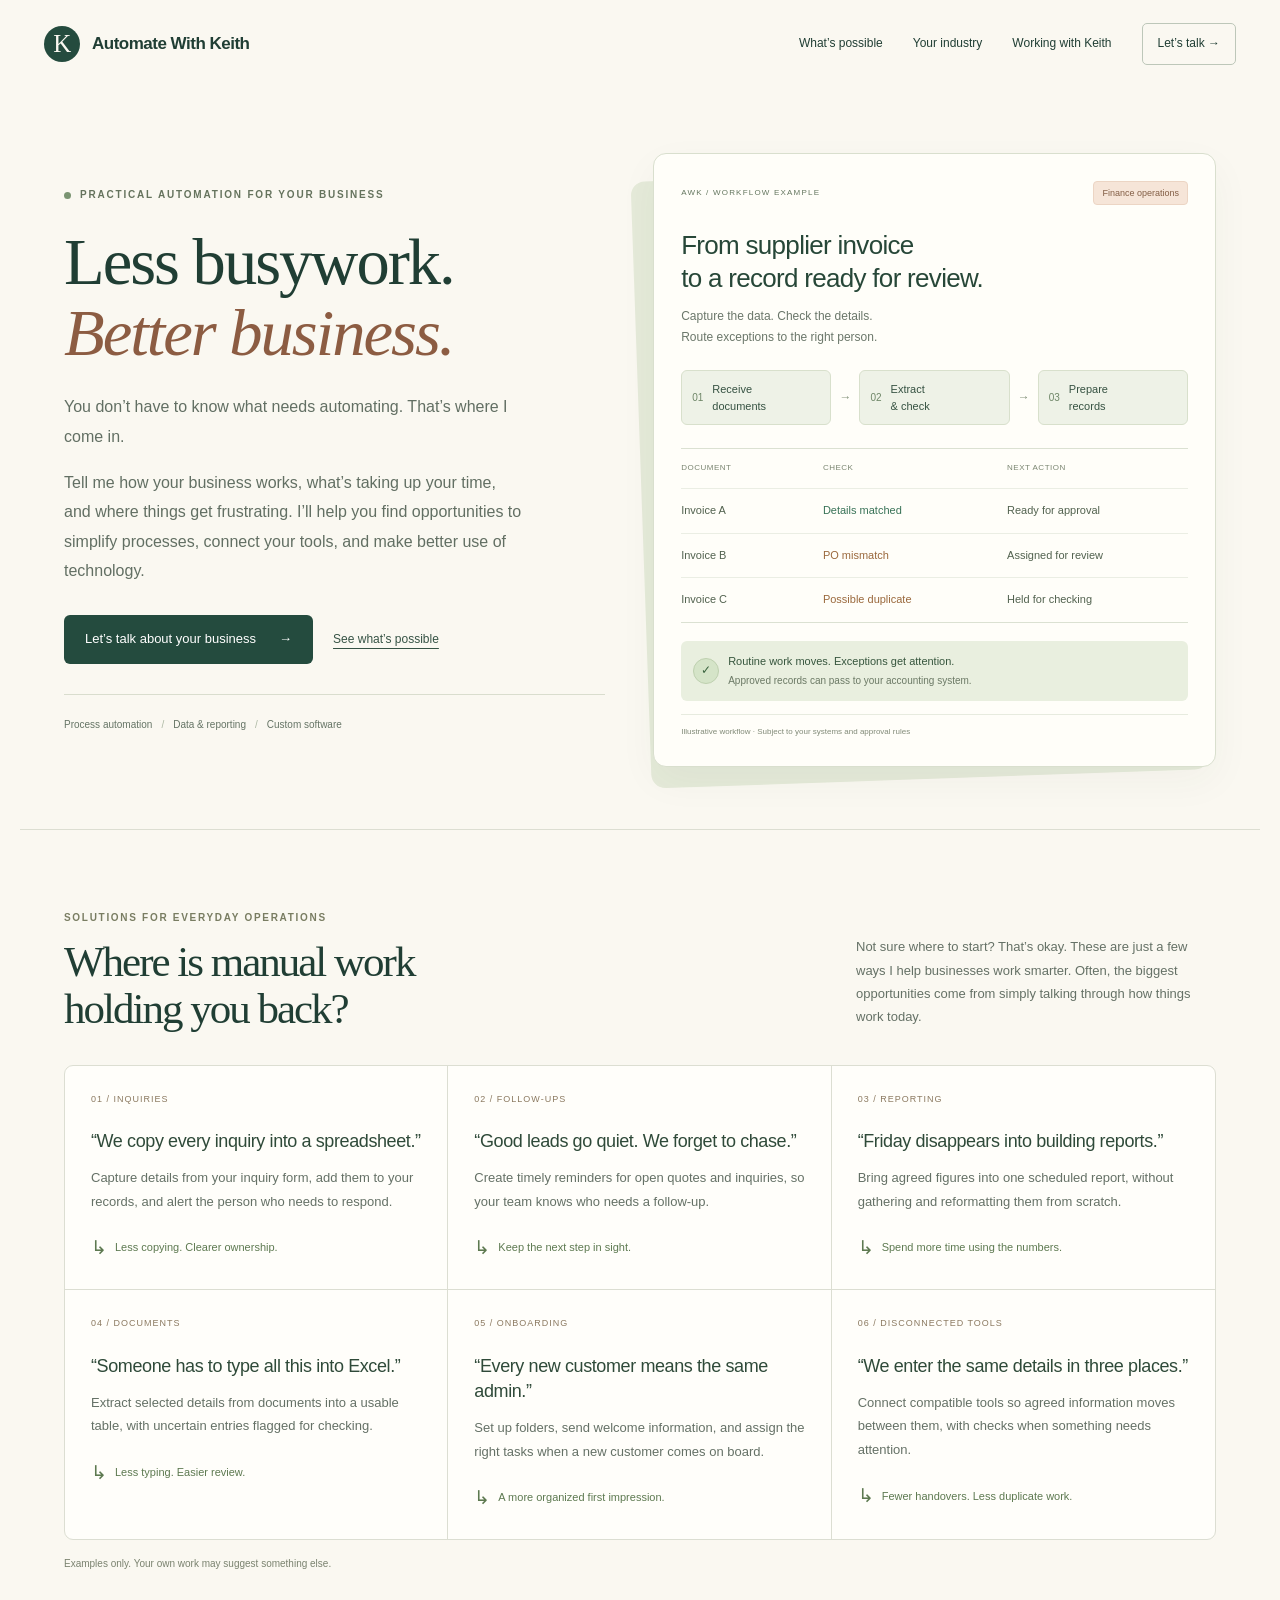
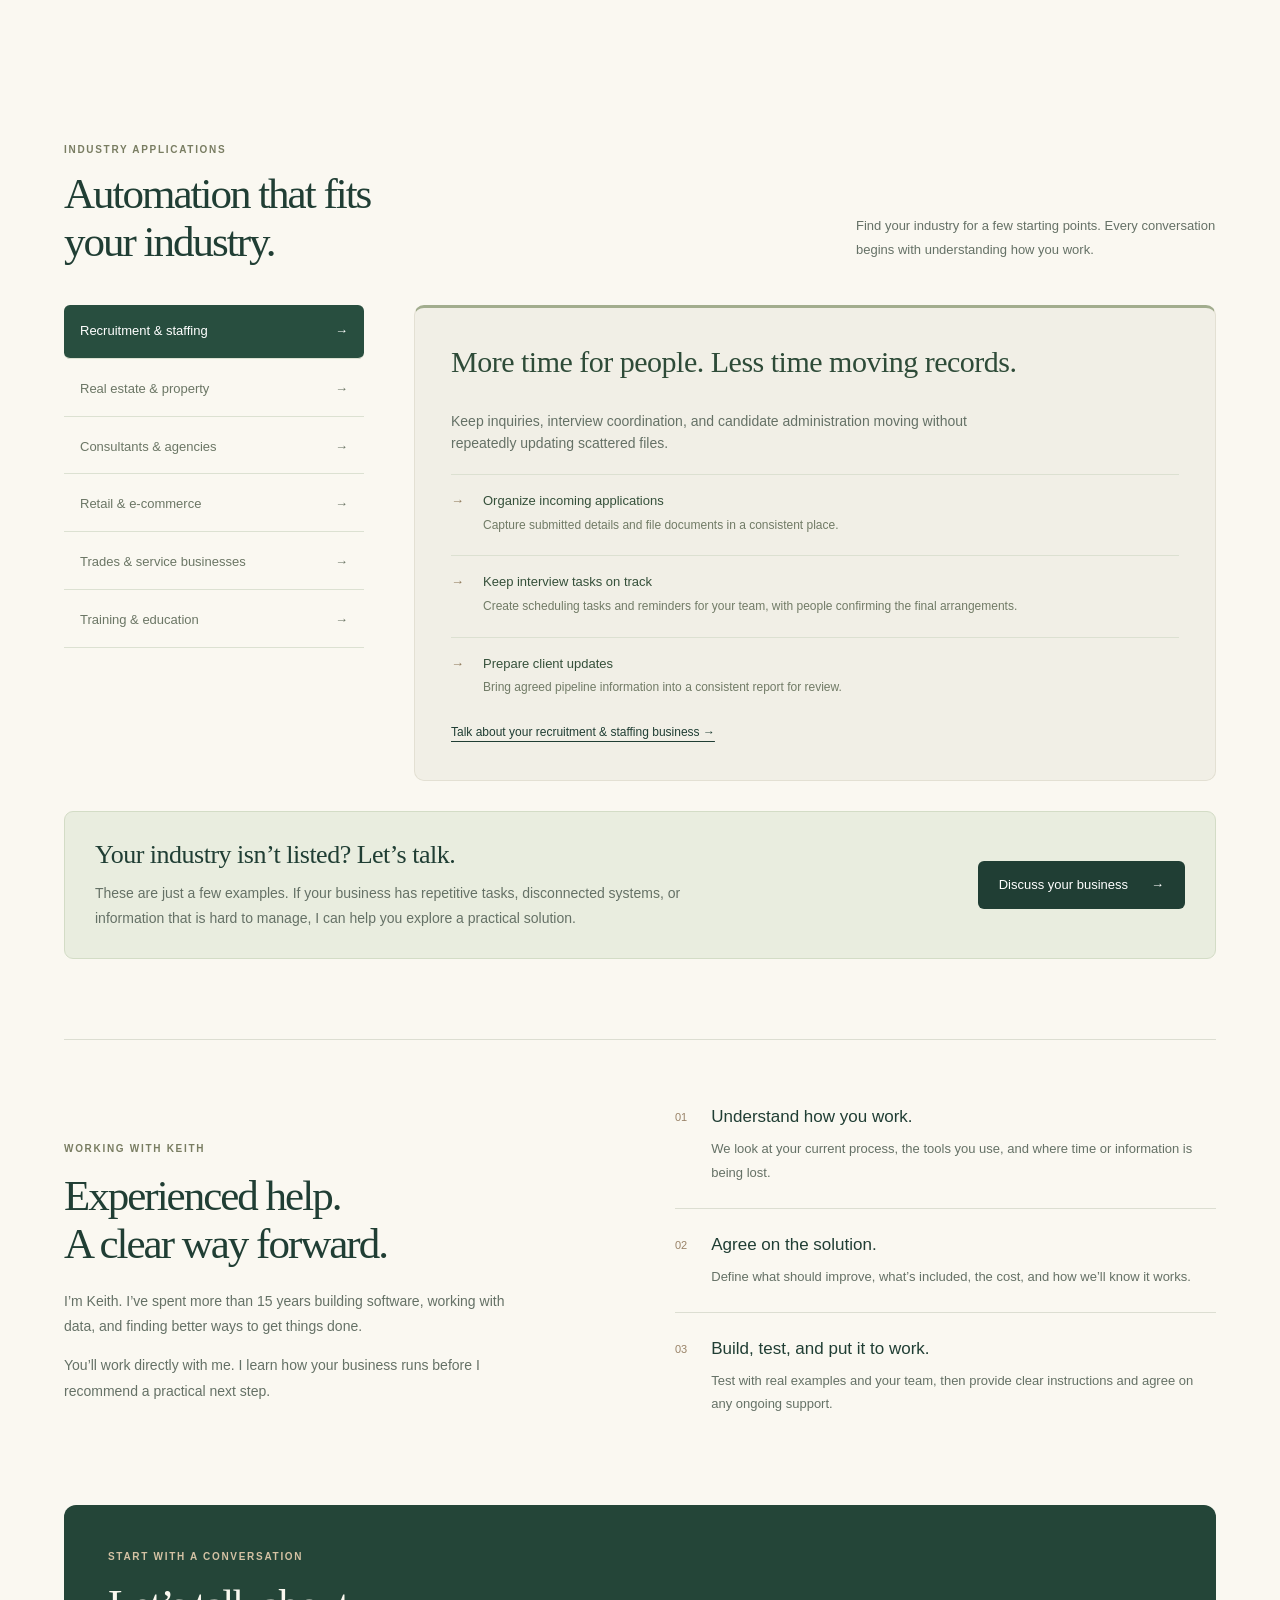
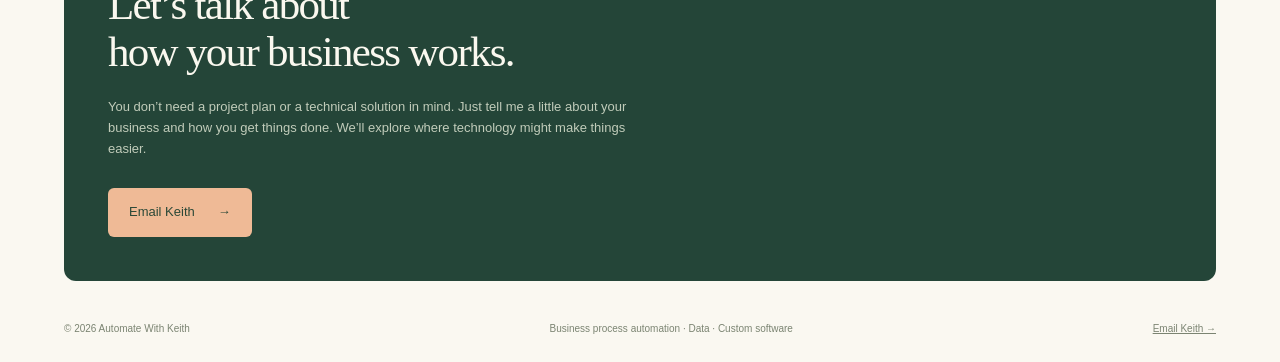
==== commit cf6f1b45: "Use American spelling across the example copy. Co-authored-by: Cursor <cursoragent@cursor.com>" ====
--- a/index.html
+++ b/index.html
@@ -9,16 +9,16 @@
 :root{--ink:#203e34;--paper:#faf8f1;--line:#dcded2;--orange:#efb18d;--muted:#657166;--green:#e7ecdd}body{background:var(--paper);color:var(--ink)}header{height:88px}.brand{font-size:17px}.logo{background:#244b3e;color:#faf8f1;border-radius:50%;font:25px Georgia}.nav-cta{border-color:#bdc7b9;border-radius:5px}nav{font-weight:500}.hero{background:transparent;color:var(--ink);padding:65px 44px 62px;gap:48px;overflow:visible;grid-template-columns:1fr 1.04fr}.hero::before{display:none}h1,h2{font-family:Georgia,serif;font-weight:400;letter-spacing:-2px}h1{font-size:clamp(50px,5.2vw,70px);line-height:1.06;margin:24px 0}h1 em{color:#8c5c42;font-weight:400;font-style:italic}.hero .eyebrow{color:#65735d;font-size:10px}.dot{background:#7a9472}.hero .lead{font-size:16px;color:#626f63;line-height:1.85}.hero .btn{background:#244b3e;color:white}.hero .text-link{color:#365345}.btn{border-radius:6px;font-weight:500}.hero-foot{border-color:#d9ddce;color:#657465;font-size:10px;margin-top:30px}.hero-foot span{color:#adb8a4}.operation{background:#fffef9;border-color:#d9dfce;border-radius:13px;padding:27px;box-shadow:0 14px 40px #263e320b;position:relative}.operation::before{content:'';position:absolute;left:-13px;right:16px;top:18px;bottom:-13px;z-index:-1;background:#e5ead9;border-radius:14px;transform:rotate(-2deg)}.op-top{margin-bottom:24px}.op-mark{color:#64765f;font-size:8px}.op-badge{background:#f6e5d8;border-color:#ecd5c4;color:#835e45;font-size:9px;border-radius:4px}.operation h3{color:#274738;font-size:26px;font-weight:500;letter-spacing:-.7px;line-height:1.25}.operation>p{color:#6b776a;font-size:12px}.op-pipeline>div{background:#eef2e7;border-color:#d8e0cc;border-radius:6px}.op-pipeline span{color:#365242;font-size:11px}.op-pipeline b{color:#6e8667}.op-pipeline i{color:#83927b}.op-table{border-color:#dbe1d2}.op-row{color:#52624f;border-bottom-color:#ebeee4;font-size:11px;padding:13px 0}.op-th{color:#7a8571;font-size:8px;letter-spacing:.5px}.status-ok{color:#387257}.status-warn{color:#9a683c}.op-result{background:#e9efdf;border-radius:6px;padding:12px;margin:18px 0 13px;gap:9px}.result-icon{background:#d5e4c8;color:#38623d;border-color:#bed0af}.op-result strong{color:#36553d;font-size:11px}.op-result small{color:#6b7965;font-size:10px}.op-disclaimer{color:#818a78;border-color:#e7ebdf;font-size:8px}.benefits{background:transparent;border-top:1px solid var(--line);border-bottom:1px solid var(--line);font-weight:400;font-size:11px;padding:20px 44px}.benefits span::before{color:#78926d}.eyebrow{color:#797d62;font-size:10px}h2{font-size:43px;line-height:1.1}.section-head p{font-size:13px}.cases{background:#fffefa;border-radius:9px}.case .num{color:#8b7960}.case h3{color:#2f4a39;font-weight:500;font-size:18px}.case p{font-size:13px;line-height:1.8}.outcome{color:#5d7950;font-size:11px}.caption{color:#7a826f}.demo-section{background:#e9eddf;border-color:#d9dfce;border-radius:12px}.demo-top h2{font-size:34px}.toggle{background:#d9e1cc}.step{border-color:#d0d9c2;background:#fffef8;border-radius:7px}.step strong{font-weight:500;color:#36503c}.step small{color:#8a8f7b}.demo-foot{color:#66735d}.industry-list button{color:#6b7665;border-color:#dce1d2}.industry-list button[aria-selected=true]{background:#284e3f;border-radius:6px}.industry-detail{background:#f1efe6;border:1px solid #e3e0d3;border-radius:10px;border-top:3px solid #a2ad8e}.industry-detail h3{font-family:Georgia;font-weight:400;font-size:30px;letter-spacing:-.5px;color:#2e4b38}.industry-detail>p{font-size:14px}.solution{border-color:#dce0d1}.solution>span{color:#8f795a}.solution b{font-weight:500;color:#35503a}.solution p{color:#717b66}.work{background:#f0ece2}.work-card{border-color:#c3cbb7}.work-card span{color:#8c7d61}.work-card h3{font-family:Georgia;font-size:25px;font-weight:400;letter-spacing:-.5px;color:#304c3b}.process-list span{color:#998368}.process-list h3{font-weight:500}.process-list p{font-size:13px}.avatar{background:#ead5c0;color:#825b40;border-radius:50%;font:28px Georgia}.about h3{font-family:Georgia;font-size:29px;font-weight:400}.about p{font-size:14px}.contact{background:#244538;border-radius:12px;padding:44px}.contact h2{font-size:43px;color:#faf8ef}.contact .eyebrow{color:#d4c2a4}.contact p{color:#c1ccba}.contact .btn{background:#efba96;color:#2b4837}.contact textarea{background:#ffffff08;border-color:#82927d;color:#faf8ef;font-size:13px}.contact textarea::placeholder{color:#b8c4b1}.contact label{color:#e4e7d9}.contact small{color:#b8c4ae}.contact h2{letter-spacing:-1.7px}footer{color:#7b8472}
 @media(max-width:800px){header{height:76px}.hero{grid-template-columns:1fr;padding:45px 24px 50px;gap:36px}.hero h1{font-size:57px}.hero .lead{font-size:16px;max-width:580px}.operation{max-width:550px;margin:0 auto}.benefits{padding:18px 24px}h2{font-size:37px}.demo-top h2{font-size:31px}.industry-detail h3{font-size:28px}.contact{padding:28px}.contact h2{font-size:36px}.about h3{font-size:27px}.hero-foot{font-size:10px}}@media(max-width:420px){.hero{padding:35px 22px 42px}.hero h1{font-size:49px}.operation{padding:19px}.operation h3{font-size:24px}.op-pipeline span{font-size:10px}.op-row{font-size:9px}.op-th{font-size:7px}.op-result strong{font-size:10px}.op-result small{font-size:9px}.op-disclaimer{font-size:8px}.brand{font-size:14px}.logo{font-size:21px}.case h3{font-size:18px}}
 .working{display:grid;grid-template-columns:1fr 1fr;gap:70px;border-top:1px solid var(--line);margin:0 44px;padding:65px 0}.working h2{margin-top:15px}.working-intro>p{font-size:14px;max-width:470px;line-height:1.8}.experience-note{border-left:2px solid #c3cdb3;padding-left:18px;margin-top:26px;max-width:470px}.experience-note span{font-size:9px;text-transform:uppercase;letter-spacing:1.4px;color:#8a7960}.experience-note p{font-size:12px;line-height:1.8;margin:8px 0 0}.working-steps{padding-top:15px}.working-steps article{display:flex;gap:24px;padding:24px 0;border-bottom:1px solid var(--line)}.working-steps article:first-child{padding-top:0}.working-steps article:last-child{border-bottom:0}.working-steps article>span{font-size:11px;color:#998368;padding-top:4px}.working-steps h3{font-size:17px;font-weight:500;line-height:1.4;margin-bottom:8px}.working-steps p{font-size:13px;line-height:1.8;margin:0}.hero{border-bottom:1px solid var(--line)}@media(max-width:800px){.working{grid-template-columns:1fr;margin:0 24px;padding:50px 0;gap:27px}.working-steps{padding:0}.working-intro>p{max-width:none}.working-steps article{padding:20px 0}}.working{align-items:center;gap:70px;padding:65px 0}.working-steps{padding-top:0}.working-intro>p:last-child{margin-bottom:0}.industry-invitation{display:flex;justify-content:space-between;align-items:center;gap:35px;background:#e9eddf;border:1px solid #d3dcc6;border-radius:9px;margin-top:30px;padding:27px 30px}.industry-invitation h3{font-family:Georgia,serif;font-size:26px;font-weight:400;letter-spacing:-.5px;line-height:1.25;margin-bottom:10px}.industry-invitation p{font-size:14px;line-height:1.8;max-width:650px;margin:0}.industry-invitation .btn{flex-shrink:0;white-space:nowrap}.contact{align-items:center}.contact form{min-width:0}.form-row{display:grid;grid-template-columns:1fr 1fr;gap:15px;margin-bottom:18px}.contact input:not([type=hidden]){width:100%;border:1px solid #82927d;border-radius:6px;background:#ffffff08;color:#faf8ef;padding:12px;font-size:13px;min-width:0}.contact input::placeholder{color:#b8c4b1}.contact input:focus-visible{outline:3px solid #efba96;outline-offset:3px}.contact textarea{min-height:130px}.contact .form-honey{display:none!important}.contact .form-status{font-size:13px;line-height:1.6;margin:12px 0 0}.form-status:empty{display:none}.contact .is-success{color:#d0e9ba}.contact .is-error{color:#ffd7bc}.contact button:disabled{cursor:wait;opacity:.7}.contact form small{line-height:1.8}.contact form small a{text-underline-offset:3px}@media(max-width:800px){.working{gap:30px;padding:50px 0}.industry-invitation{display:block;padding:24px}.industry-invitation .btn{margin-top:20px}.industry-invitation h3{font-size:25px}}@media(max-width:420px){.form-row{grid-template-columns:1fr;gap:15px}.industry-invitation h3{font-size:24px}.industry-invitation p{font-size:14px}}.contact{grid-template-columns:1fr}.contact>div{max-width:34rem}.contact .btn{width:auto}</style></head><body><header><a class="brand" href="#"><span class="logo">K</span>Automate With Keith</a><nav aria-label="Main navigation"><a href="#possibilities">What’s possible</a><a href="#industries">Your industry</a><a href="#working">Working with Keith</a><a class="nav-cta" href="#contact">Let’s talk →</a></nav></header><main class="wrap"><section class="hero" id="intro" aria-label="Introduction"><div class="hero-copy"><div class="eyebrow"><span class="dot"></span>Practical automation for your business</div><h1>Less busywork.<br><em>Better business.</em></h1><p class="lead">You don’t have to know what needs automating. That’s where I come in.</p><p class="lead">Tell me how your business works, what’s taking up your time, and where things get frustrating. I’ll help you find opportunities to simplify processes, connect your tools, and make better use of technology.</p><div class="actions"><a class="btn" href="#contact">Let’s talk about your business <span>→</span></a><a class="text-link" href="#possibilities">See what’s possible</a></div><div class="hero-foot">Process automation <span>/</span> Data &amp; reporting <span>/</span> Custom software</div></div><div class="operation"><div class="op-top"><span class="op-mark">AWK / WORKFLOW EXAMPLE</span><span class="op-badge">Finance operations</span></div><h3>From supplier invoice<br>to a record ready for review.</h3><p>Capture the data. Check the details.<br>Route exceptions to the right person.</p><div class="op-pipeline"><div><b>01</b><span>Receive<br>documents</span></div><i>→</i><div><b>02</b><span>Extract<br>&amp; check</span></div><i>→</i><div><b>03</b><span>Prepare<br>records</span></div></div><div class="op-table"><div class="op-row op-th"><span>DOCUMENT</span><span>CHECK</span><span>NEXT ACTION</span></div><div class="op-row"><span>Invoice A</span><span class="status-ok">Details matched</span><span>Ready for approval</span></div><div class="op-row"><span>Invoice B</span><span class="status-warn">PO mismatch</span><span>Assigned for review</span></div><div class="op-row"><span>Invoice C</span><span class="status-warn">Possible duplicate</span><span>Held for checking</span></div></div><div class="op-result"><span class="result-icon">✓</span><div><strong>Routine work moves. Exceptions get attention.</strong><small>Approved records can pass to your accounting system.</small></div></div><div class="op-disclaimer">Illustrative workflow · Subject to your systems and approval rules</div></div></section><section id="possibilities"><div class="section-head"><div><div class="eyebrow">Solutions for everyday operations</div><h2>Where is manual work<br>holding you back?</h2></div><p>Not sure where to start? That’s okay. These are just a few ways I help businesses work smarter. Often, the biggest opportunities come from simply talking through how things work today.</p></div><div class="cases">
-<article class="case"><span class="num">01 / ENQUIRIES</span><h3>“We copy every enquiry into a spreadsheet.”</h3><p>Capture details from your enquiry form, add them to your records, and alert the person who needs to respond.</p><div class="outcome">Less copying. Clearer ownership.</div></article>
-<article class="case"><span class="num">02 / FOLLOW-UPS</span><h3>“Good leads go quiet. We forget to chase.”</h3><p>Create timely reminders for open quotes and enquiries, so your team knows who needs a follow-up.</p><div class="outcome">Keep the next step in sight.</div></article>
+<article class="case"><span class="num">01 / INQUIRIES</span><h3>“We copy every inquiry into a spreadsheet.”</h3><p>Capture details from your inquiry form, add them to your records, and alert the person who needs to respond.</p><div class="outcome">Less copying. Clearer ownership.</div></article>
+<article class="case"><span class="num">02 / FOLLOW-UPS</span><h3>“Good leads go quiet. We forget to chase.”</h3><p>Create timely reminders for open quotes and inquiries, so your team knows who needs a follow-up.</p><div class="outcome">Keep the next step in sight.</div></article>
 <article class="case"><span class="num">03 / REPORTING</span><h3>“Friday disappears into building reports.”</h3><p>Bring agreed figures into one scheduled report, without gathering and reformatting them from scratch.</p><div class="outcome">Spend more time using the numbers.</div></article>
 <article class="case"><span class="num">04 / DOCUMENTS</span><h3>“Someone has to type all this into Excel.”</h3><p>Extract selected details from documents into a usable table, with uncertain entries flagged for checking.</p><div class="outcome">Less typing. Easier review.</div></article>
-<article class="case"><span class="num">05 / ONBOARDING</span><h3>“Every new customer means the same admin.”</h3><p>Set up folders, send welcome information, and assign the right tasks when a new customer comes on board.</p><div class="outcome">A more organised first impression.</div></article>
+<article class="case"><span class="num">05 / ONBOARDING</span><h3>“Every new customer means the same admin.”</h3><p>Set up folders, send welcome information, and assign the right tasks when a new customer comes on board.</p><div class="outcome">A more organized first impression.</div></article>
 <article class="case"><span class="num">06 / DISCONNECTED TOOLS</span><h3>“We enter the same details in three places.”</h3><p>Connect compatible tools so agreed information moves between them, with checks when something needs attention.</p><div class="outcome">Fewer handovers. Less duplicate work.</div></article></div><p class="caption">Examples only. Your own work may suggest something else.</p></section>
 <section id="industries"><div class="section-head"><div><div class="eyebrow">Industry applications</div><h2>Automation that fits<br>your industry.</h2></div><p>Find your industry for a few starting points. Every conversation begins with understanding how you work.</p></div><div class="industries"><div class="industry-list" role="tablist" aria-label="Industry examples" id="industryTabs"></div><div class="industry-detail" role="tabpanel" id="industryPanel" tabindex="0"></div></div><aside class="industry-invitation"><div><h3>Your industry isn’t listed? Let’s talk.</h3><p>These are just a few examples. If your business has repetitive tasks, disconnected systems, or information that is hard to manage, I can help you explore a practical solution.</p></div><a class="btn" href="#contact">Discuss your business <span>→</span></a></aside></section>
 <section class="working" id="working"><div class="working-intro"><div class="eyebrow">Working with Keith</div><h2>Experienced help.<br>A clear way forward.</h2><p>I’m Keith. I’ve spent more than 15 years building software, working with data, and finding better ways to get things done.</p><p>You’ll work directly with me. I learn how your business runs before I recommend a practical next step.</p></div><div class="working-steps"><article><span>01</span><div><h3>Understand how you work.</h3><p>We look at your current process, the tools you use, and where time or information is being lost.</p></div></article><article><span>02</span><div><h3>Agree on the solution.</h3><p>Define what should improve, what’s included, the cost, and how we’ll know it works.</p></div></article><article><span>03</span><div><h3>Build, test, and put it to work.</h3><p>Test with real examples and your team, then provide clear instructions and agree on any ongoing support.</p></div></article></div></section><section class="contact" id="contact"><div><div class="eyebrow">Start with a conversation</div><h2>Let’s talk about<br>how your business works.</h2><p>You don’t need a project plan or a technical solution in mind. Just tell me a little about your business and how you get things done. We’ll explore where technology might make things easier.</p><a class="btn" href="mailto:automatewithkeith@gmail.com">Email Keith <span>→</span></a></div></section></main><footer class="wrap"><span>© 2026 Automate With Keith</span><span>Business process automation · Data · Custom software</span><a href="mailto:automatewithkeith@gmail.com">Email Keith →</a></footer>
 <script>
-const industries=[{name:'Recruitment & staffing',title:'More time for people. Less time moving records.',intro:'Keep enquiries, interview coordination, and candidate administration moving without repeatedly updating scattered files.',items:[['Organise incoming applications','Capture submitted details and file documents in a consistent place.'],['Keep interview tasks on track','Create scheduling tasks and reminders for your team, with people confirming the final arrangements.'],['Prepare client updates','Bring agreed pipeline information into a consistent report for review.']]},{name:'Real estate & property',title:'Stay on top of enquiries and important dates.',intro:'Give your team a clearer view of property enquiries, appointments, and routine follow-ups.',items:[['Route property enquiries','Capture the property and contact details, then notify the responsible agent.'],['Track renewal dates','Create reminders ahead of lease and document expiry dates.'],['Coordinate maintenance requests','Log incoming requests, assign tasks, and track their status.']]},{name:'Consultants & agencies',title:'Keep client work moving, from first hello.',intro:'Simplify the repeatable administration around proposals, new projects, and client updates.',items:[['Follow up on proposals','Create reminders when a proposal is awaiting a response.'],['Set up new client projects','Create standard folders, checklists, and welcome emails.'],['Assemble status updates','Gather agreed project information into a draft update for review.']]},{name:'Retail & e-commerce',title:'Spend less time reconciling the everyday.',intro:'Bring order, stock, and customer information into clearer routines using compatible systems.',items:[['Keep an eye on stock','Notify your team when recorded stock falls below agreed levels.'],['Create sales summaries','Bring sales figures into a scheduled report.'],['Organise customer queries','Categorise incoming enquiries and route them to the right person.']]},{name:'Trades & service businesses',title:'Less chasing paperwork. More time on the job.',intro:'Keep job enquiries, quote follow-ups, and routine service administration in one clear process.',items:[['Turn enquiries into job records','Capture the customer, requested service, and next action.'],['Remember outstanding quotes','Prompt your team to follow up on quotes awaiting a decision.'],['Prepare job paperwork','Create draft job sheets from approved booking details.']]},{name:'Training & education',title:'Make course administration easier to manage.',intro:'Simplify the routine work around enquiries, enrolments, course information, and attendance records.',items:[['Organise course enquiries','Capture course preferences and notify your admissions team.'],['Send joining information','Prepare confirmations and course instructions from approved enrolment details.'],['Bring attendance records together','Consolidate submitted records into a table for staff to review.']]}];
+const industries=[{name:'Recruitment & staffing',title:'More time for people. Less time moving records.',intro:'Keep inquiries, interview coordination, and candidate administration moving without repeatedly updating scattered files.',items:[['Organize incoming applications','Capture submitted details and file documents in a consistent place.'],['Keep interview tasks on track','Create scheduling tasks and reminders for your team, with people confirming the final arrangements.'],['Prepare client updates','Bring agreed pipeline information into a consistent report for review.']]},{name:'Real estate & property',title:'Stay on top of inquiries and important dates.',intro:'Give your team a clearer view of property inquiries, appointments, and routine follow-ups.',items:[['Route property inquiries','Capture the property and contact details, then notify the responsible agent.'],['Track renewal dates','Create reminders ahead of lease and document expiry dates.'],['Coordinate maintenance requests','Log incoming requests, assign tasks, and track their status.']]},{name:'Consultants & agencies',title:'Keep client work moving, from first hello.',intro:'Simplify the repeatable administration around proposals, new projects, and client updates.',items:[['Follow up on proposals','Create reminders when a proposal is awaiting a response.'],['Set up new client projects','Create standard folders, checklists, and welcome emails.'],['Assemble status updates','Gather agreed project information into a draft update for review.']]},{name:'Retail & e-commerce',title:'Spend less time reconciling the everyday.',intro:'Bring order, stock, and customer information into clearer routines using compatible systems.',items:[['Keep an eye on stock','Notify your team when recorded stock falls below agreed levels.'],['Create sales summaries','Bring sales figures into a scheduled report.'],['Organize customer queries','Categorize incoming inquiries and route them to the right person.']]},{name:'Trades & service businesses',title:'Less chasing paperwork. More time on the job.',intro:'Keep job inquiries, quote follow-ups, and routine service administration in one clear process.',items:[['Turn inquiries into job records','Capture the customer, requested service, and next action.'],['Remember outstanding quotes','Prompt your team to follow up on quotes awaiting a decision.'],['Prepare job paperwork','Create draft job sheets from approved booking details.']]},{name:'Training & education',title:'Make course administration easier to manage.',intro:'Simplify the routine work around inquiries, enrollments, course information, and attendance records.',items:[['Organize course inquiries','Capture course preferences and notify your admissions team.'],['Send joining information','Prepare confirmations and course instructions from approved enrolment details.'],['Bring attendance records together','Consolidate submitted records into a table for staff to review.']]}];
 const tabs=document.getElementById('industryTabs'),panel=document.getElementById('industryPanel');
 function selectIndustry(i){tabs.querySelectorAll('button').forEach((b,j)=>{b.setAttribute('aria-selected',i===j);b.tabIndex=i===j?0:-1});const d=industries[i];panel.setAttribute('aria-labelledby','industry-'+i);panel.innerHTML='<h3>'+d.title+'</h3><p>'+d.intro+'</p>'+d.items.map(x=>'<div class="solution"><span aria-hidden="true">→</span><div><b>'+x[0]+'</b><p>'+x[1]+'</p></div></div>').join('')+'<a href="#contact">Talk about your '+d.name.toLowerCase()+' business →</a>';}
 industries.forEach((d,i)=>{const b=document.createElement('button');b.id='industry-'+i;b.setAttribute('role','tab');b.setAttribute('aria-controls','industryPanel');b.innerHTML=d.name+'<span aria-hidden="true">→</span>';b.onclick=()=>selectIndustry(i);b.onkeydown=e=>{if(['ArrowDown','ArrowUp','ArrowRight','ArrowLeft','Home','End'].includes(e.key)){e.preventDefault();let next=e.key==='Home'?0:e.key==='End'?industries.length-1:(i+(['ArrowDown','ArrowRight'].includes(e.key)?1:-1)+industries.length)%industries.length;selectIndustry(next);tabs.children[next].focus()}};tabs.appendChild(b)});selectIndustry(0);
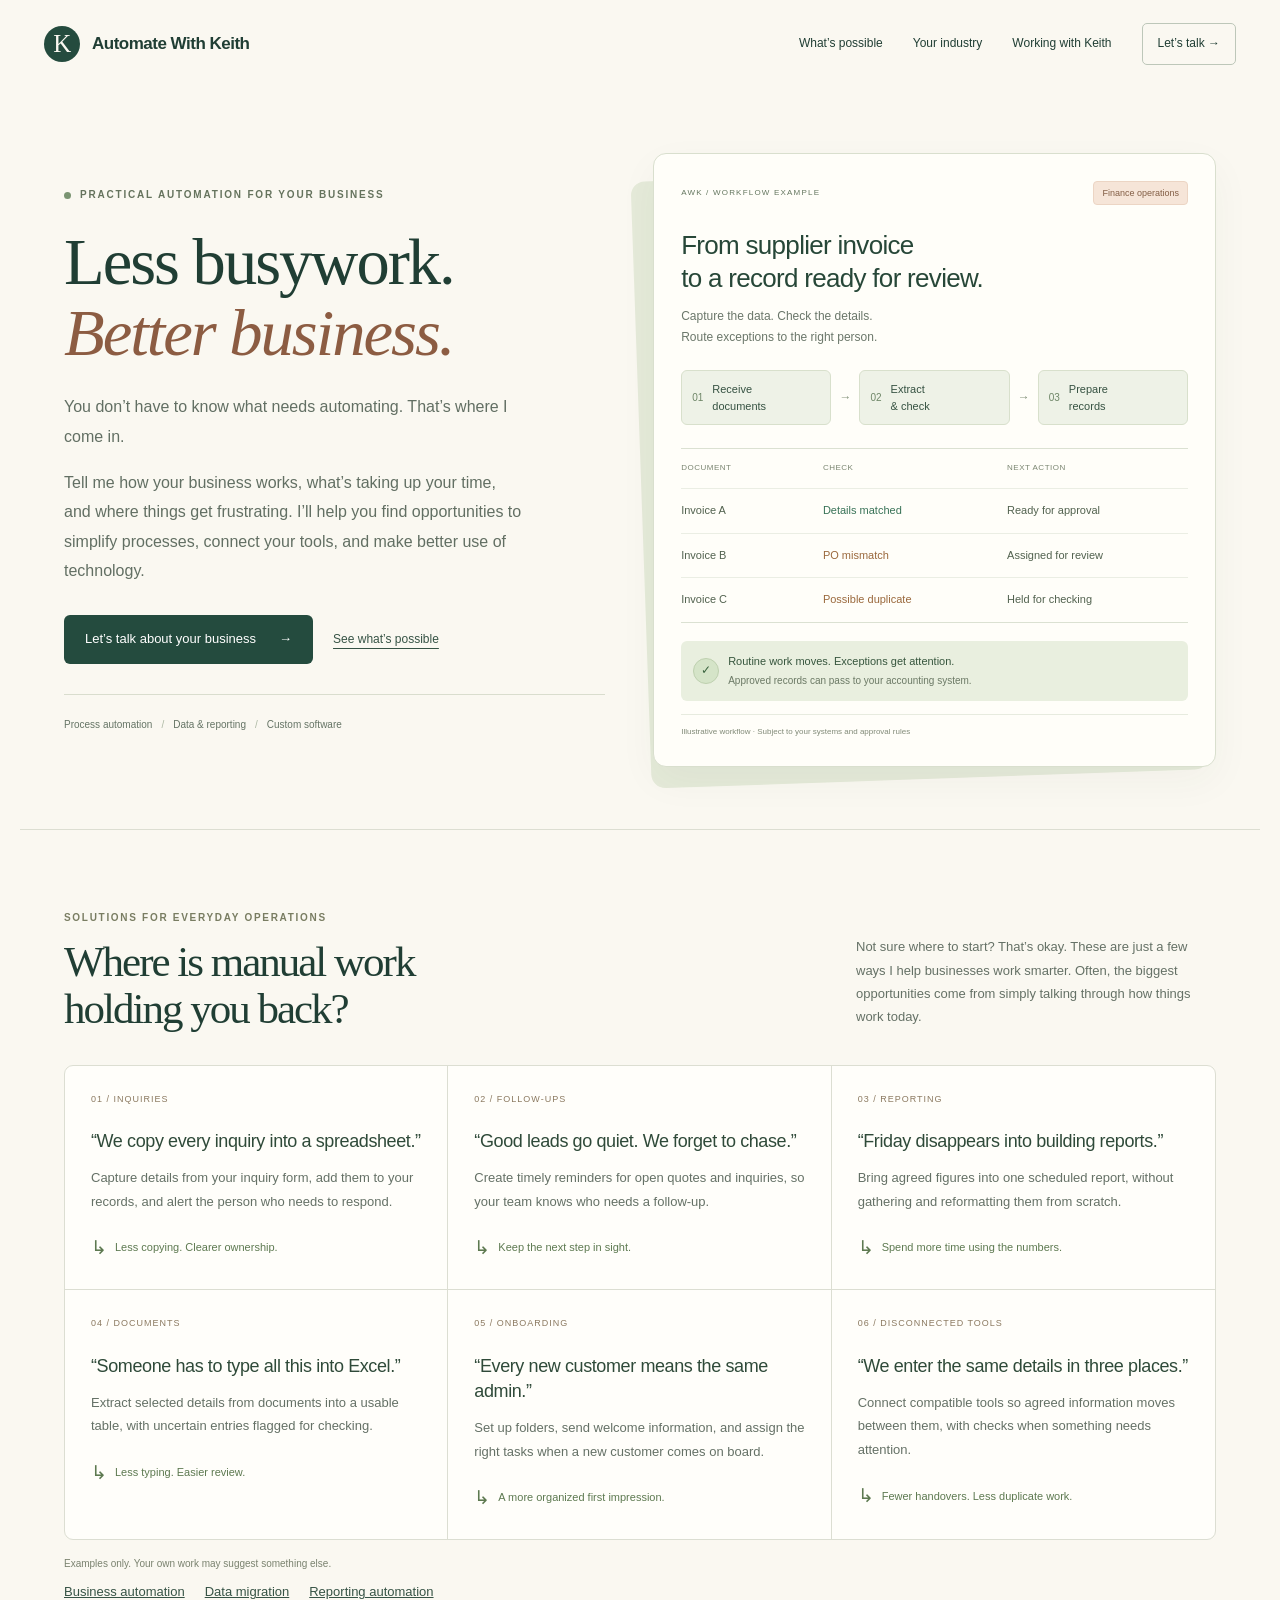
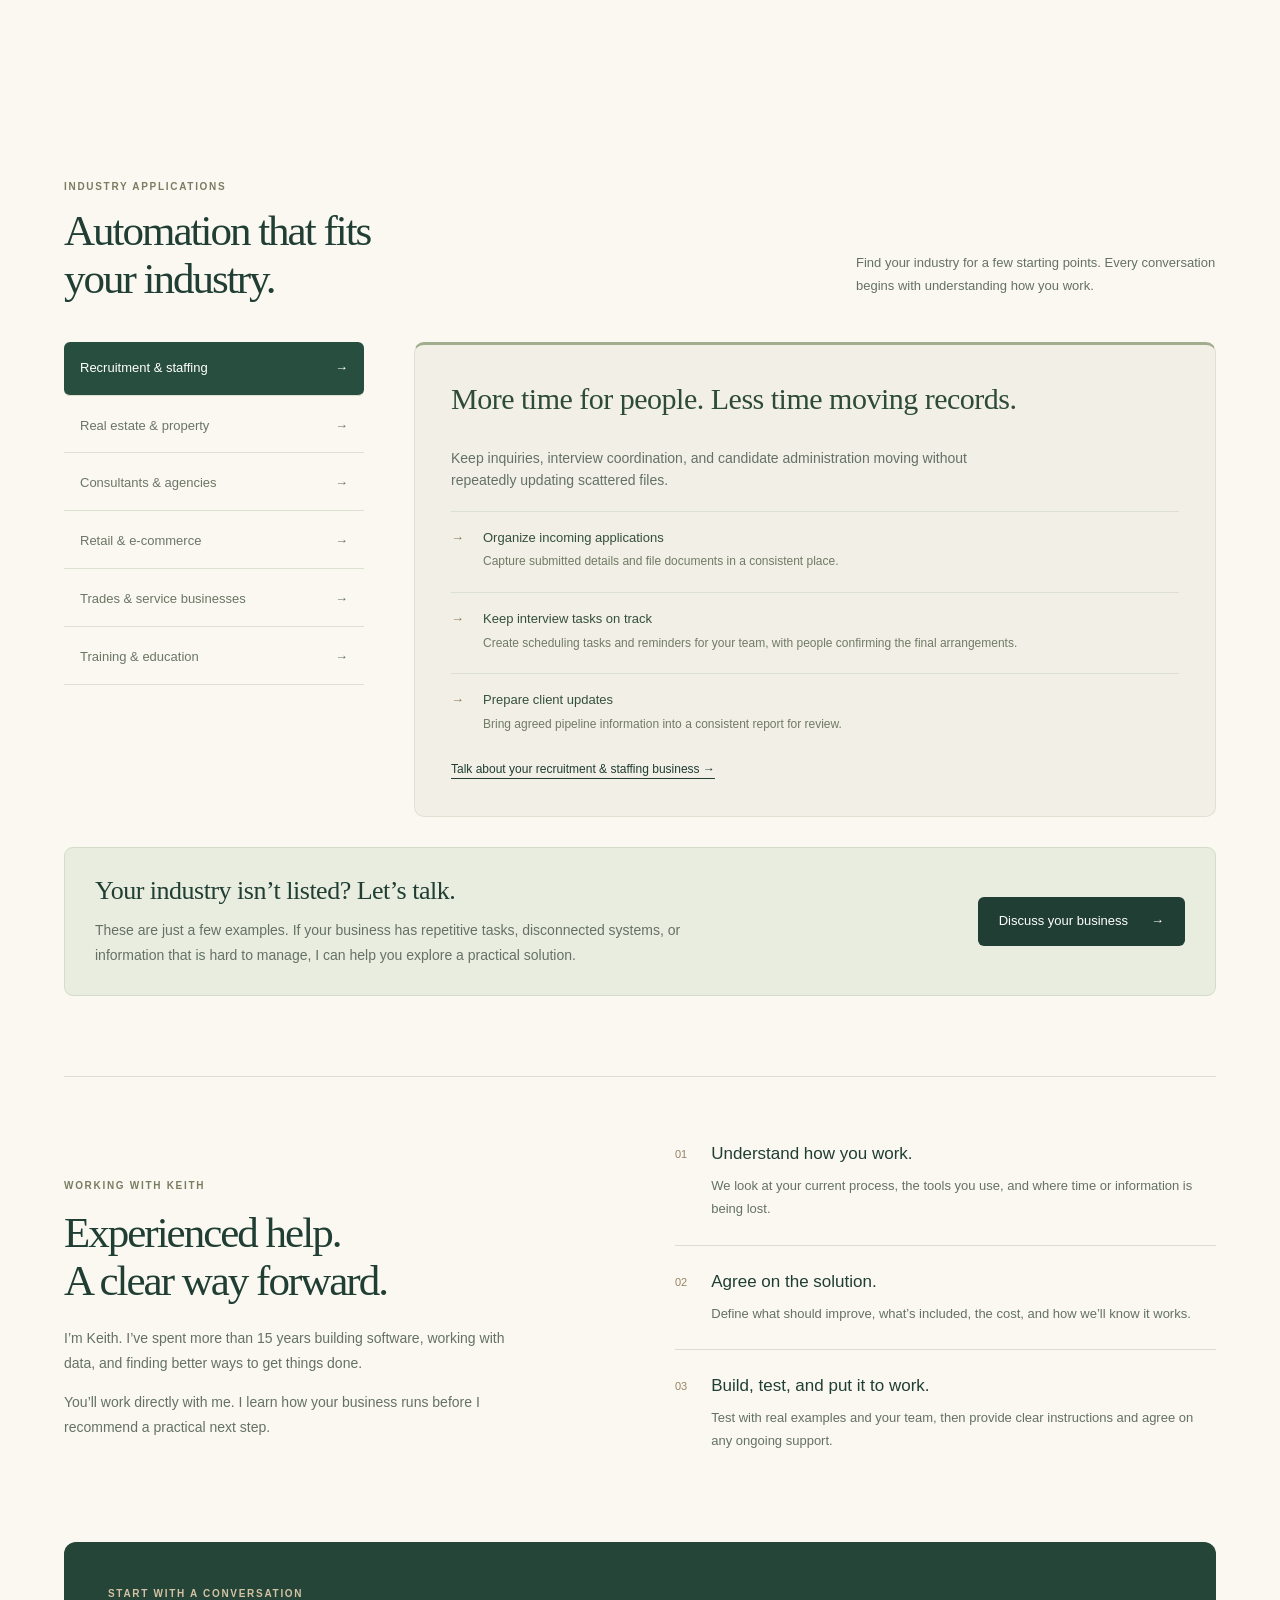
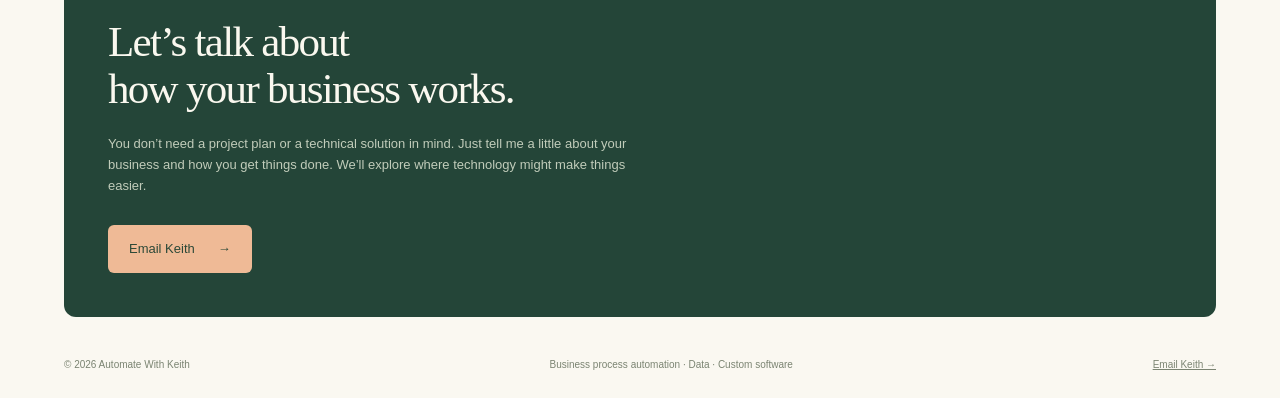
==== commit 21c801f5: "Add service pages for automation, data migration, and reporting. Co-authored-by: Cursor <cursoragent" ====
--- a/index.html
+++ b/index.html
@@ -1,25 +1,15 @@
-<!DOCTYPE html><html lang="en"><head><meta charset="UTF-8"><meta name="viewport" content="width=device-width,initial-scale=1"><title>Automate With Keith | Business Process Automation</title><meta name="description" content="You don’t have to know what needs automating. Keith helps small-business owners find practical ways to save time and simplify everyday work."><style>
-:root{--ink:#203d34;--paper:#faf8f1;--line:#dedfd4;--orange:#f4b18d;--muted:#626e64;--green:#e5ecd9}*{box-sizing:border-box}html{scroll-behavior:smooth;scroll-padding-top:100px}body{margin:0;background:var(--paper);color:var(--ink);font:16px/1.6 Arial,sans-serif}button,input,textarea{font:inherit}a{color:inherit}button,a{-webkit-tap-highlight-color:transparent}a:focus-visible,button:focus-visible,textarea:focus-visible{outline:3px solid #cb6c42;outline-offset:5px}header{height:88px;display:flex;align-items:center;justify-content:space-between;max-width:1240px;margin:auto;padding:0 40px;border-bottom:1px solid var(--line)}.brand{text-decoration:none;font-weight:700;letter-spacing:-.6px;display:flex;align-items:center;gap:12px}.logo{display:grid;place-items:center;border-radius:50%;background:var(--ink);color:var(--paper);height:38px;width:38px;font-family:Georgia;font-size:25px;font-weight:400}nav{display:flex;gap:30px;font-size:13px;align-items:center}nav a{text-decoration:none}.nav-cta{border-bottom:1px solid var(--ink);padding-bottom:3px}.wrap{max-width:1160px;margin:auto}.hero{display:grid;grid-template-columns:1.14fr 1fr;gap:70px;padding:85px 40px 78px;align-items:center}.eyebrow{font-size:11px;font-weight:700;letter-spacing:2px;text-transform:uppercase;display:flex;align-items:center;gap:9px}.dot{background:#689375;height:7px;width:7px;border-radius:50%}h1,h2,h3,p{margin-top:0}h1,h2{font-family:Georgia,serif;font-weight:400;letter-spacing:-2.5px;line-height:1.07}h1{font-size:clamp(46px,5.5vw,72px);margin:22px 0}h1 em{font-weight:400;color:#8c5338}h2{font-size:46px;margin-bottom:22px}p{color:var(--muted)}.lead{font-size:17px;max-width:475px;line-height:1.8}.actions{display:flex;align-items:center;gap:22px;flex-wrap:wrap;margin-top:29px}.btn{background:var(--ink);color:white;display:inline-flex;align-items:center;gap:23px;border-radius:6px;padding:13px 21px;text-decoration:none;font-size:14px;border:0;cursor:pointer}.text-link{font-size:13px;text-underline-offset:5px}.note{font-size:11px;margin-top:15px}.scene{background:#ececdd;border-radius:140px 140px 16px 16px;min-height:430px;padding:70px 30px 30px;position:relative}.scene-label{text-align:center;font-family:Georgia;font-style:italic;font-size:24px;margin-bottom:25px}.paper{background:#fffef9;padding:18px 22px;border:1px solid #deded2;border-radius:8px;box-shadow:0 8px 15px #203d3408;margin:0 auto 12px;max-width:340px;display:flex;gap:16px;align-items:center}.paper small{display:block;font-size:10px;letter-spacing:1px;text-transform:uppercase;color:var(--muted)}.paper strong{display:block;font-size:14px;font-weight:500}.paper .icon{width:34px;height:34px;background:#f8e6db;border-radius:8px;display:grid;place-items:center}.paper:nth-of-type(2){transform:rotate(-3deg)}.paper:nth-of-type(3){transform:rotate(2deg)}.paper:last-child{background:var(--ink);color:white}.paper:last-child small{color:#c8d7cc}.tag{position:absolute;right:-15px;bottom:37px;background:var(--orange);padding:12px 20px;transform:rotate(-7deg);font-family:Georgia;font-style:italic;border-radius:4px}.benefits{border-top:1px solid var(--line);border-bottom:1px solid var(--line);display:flex;justify-content:space-between;padding:19px 40px;font-size:12px;gap:15px}.benefits span::before{content:'✓';margin-right:10px;color:#6c8660}section{padding:85px 40px}.section-head{display:flex;align-items:end;justify-content:space-between;gap:50px;margin-bottom:32px}.section-head p{max-width:360px;font-size:14px;margin:0 0 4px}.section-head h2{margin:12px 0 0}.cases{display:grid;grid-template-columns:repeat(3,1fr);border:1px solid var(--line);border-radius:10px;overflow:hidden}.case{padding:28px;border-right:1px solid var(--line);border-bottom:1px solid var(--line)}.case:nth-child(3n){border-right:0}.case:nth-child(n+4){border-bottom:0}.case .num{font-size:11px;display:block;margin-bottom:28px;color:#8a7058}.case h3{font-size:18px;line-height:1.4;font-weight:500;margin-bottom:12px;letter-spacing:-.3px}.case p{font-size:13px;margin-bottom:20px}.outcome{font-size:11px;color:#456444;display:flex;gap:8px;align-items:center}.outcome::before{content:'↳';font-size:19px}.demo-section{background:var(--green);border-radius:16px;margin:0 40px;padding:45px}.demo-top{display:flex;justify-content:space-between;gap:25px;align-items:center}.demo-top h2{font-size:36px;max-width:490px}.toggle{display:flex;padding:4px;background:#d4deca;border-radius:50px;flex-shrink:0}.toggle button{border:0;background:transparent;color:var(--ink);padding:9px 18px;border-radius:30px;cursor:pointer;font-size:12px}.toggle button[aria-pressed=true]{background:var(--ink);color:white}.flow{display:grid;grid-template-columns:repeat(4,1fr);gap:16px;margin:25px 0 18px}.step{background:#fafbf5;border:1px solid #cbd5bf;padding:22px 18px;border-radius:8px;min-height:130px;position:relative}.step:not(:last-child)::after{content:'→';position:absolute;right:-14px;top:47px;z-index:2}.step small{font-size:10px;display:block;color:#7a806e;margin-bottom:14px}.step strong{font-size:14px;line-height:1.5;font-weight:500;display:block}.demo-foot{font-size:12px;margin:0}.industries{display:grid;grid-template-columns:300px 1fr;gap:50px;margin-top:40px}.industry-list{display:flex;flex-direction:column;gap:4px}.industry-list button{background:none;border:0;border-bottom:1px solid var(--line);padding:16px;text-align:left;display:flex;justify-content:space-between;color:var(--muted);cursor:pointer;font-size:14px}.industry-list button[aria-selected=true]{background:var(--ink);color:white;border-radius:5px}.industry-detail{background:#f0ede3;border-radius:10px;padding:36px}.industry-detail h3{font-family:Georgia;font-size:30px;font-weight:400;line-height:1.2;letter-spacing:-.6px}.industry-detail>p{font-size:14px;max-width:570px}.solution{display:grid;grid-template-columns:22px 1fr;gap:10px;margin-top:19px;font-size:13px}.solution b{font-weight:500;display:block}.solution p{font-size:12px;margin:3px 0 0}.industry-detail a{display:inline-block;margin-top:24px;font-size:12px;text-underline-offset:5px}.caption{font-size:11px;margin-top:16px}.work{background:#eee9df}.work-grid{display:grid;grid-template-columns:repeat(3,1fr);gap:30px}.work-card{border-top:1px solid #bdc5b5;padding-top:25px}.work-card span{font-size:10px;letter-spacing:1.2px;color:#7e806e;text-transform:uppercase}.work-card h3{font-family:Georgia;font-weight:400;font-size:25px;line-height:1.2;margin:15px 0}.work-card p{font-size:13px}.process{display:grid;grid-template-columns:1fr 1.25fr;gap:90px}.process-intro p{font-size:14px;max-width:360px}.process-list article{display:flex;gap:24px;border-bottom:1px solid var(--line);padding:20px 0}.process-list article:first-child{padding-top:0}.process-list span{font-size:12px;color:#8a7058;padding-top:3px}.process-list h3{font-size:16px;font-weight:500;margin-bottom:6px}.process-list p{font-size:13px;margin:0}.about{padding:0 40px 80px;display:flex;gap:25px;align-items:start}.avatar{font-family:Georgia;font-size:32px;display:grid;place-items:center;flex-shrink:0;width:72px;height:72px;border-radius:50%;background:#ead0bc;color:#795038}.about h3{font-family:Georgia;font-size:28px;font-weight:400;margin-bottom:10px}.about p{font-size:14px;max-width:740px;margin-bottom:8px}.contact{background:var(--ink);color:var(--paper);border-radius:16px;padding:50px;display:grid;grid-template-columns:1fr 1fr;gap:70px;margin:0 40px 45px}.contact h2{font-size:45px;margin-top:16px}.contact p{color:#bdcdc2;font-size:14px}.contact textarea{resize:vertical;min-height:130px;width:100%;background:#ffffff0b;color:var(--paper);border:1px solid #ffffff40;border-radius:6px;padding:16px;font-size:14px}.contact textarea::placeholder{color:#b7c9bd}.contact label{font-size:12px;display:block;margin-bottom:10px}.contact .btn{background:var(--orange);color:var(--ink);margin-top:15px;width:100%;justify-content:space-between}.contact small{display:block;font-size:10px;margin-top:10px;color:#b7c9bd}.contact .eyebrow{color:#d8c6ad}footer{display:flex;justify-content:space-between;gap:20px;padding:0 40px 30px;font-size:11px;color:var(--muted)}@media(max-width:800px){header{padding:0 22px;height:74px}nav{gap:18px}nav a:not(.nav-cta){display:none}.hero{grid-template-columns:1fr;gap:35px;padding:50px 22px}.hero h1{max-width:550px}.scene{min-height:365px;max-width:480px;width:100%;margin:auto;padding-top:45px}.tag{right:0}.benefits{padding:18px 22px;flex-wrap:wrap;justify-content:start;gap:12px 24px}section{padding:58px 22px}h2{font-size:37px}.section-head{display:block}.section-head p{margin-top:20px}.cases{grid-template-columns:1fr 1fr}.case:nth-child(n){border-right:1px solid var(--line);border-bottom:1px solid var(--line)}.case:nth-child(2n){border-right:0}.case:nth-last-child(-n+2){border-bottom:0}.demo-section{margin:0 22px;padding:25px}.demo-top{display:block}.toggle{width:max-content}.flow{grid-template-columns:1fr 1fr}.step:nth-child(2)::after{display:none}.industries{grid-template-columns:1fr;gap:24px;margin-top:25px}.industry-list{display:grid;grid-template-columns:1fr 1fr;gap:5px}.industry-list button{padding:13px 10px;font-size:12px}.industry-detail{padding:25px}.work-grid{grid-template-columns:1fr;gap:15px}.work-card{padding-top:18px}.process{grid-template-columns:1fr;gap:30px}.about{padding:0 22px 55px;gap:17px}.avatar{width:50px;height:50px;font-size:25px}.contact{margin:0 22px 30px;padding:28px;grid-template-columns:1fr;gap:15px}.contact h2{font-size:37px}footer{padding:0 22px 25px;flex-wrap:wrap}}@media(prefers-reduced-motion:reduce){html{scroll-behavior:auto}}
-
-/* Business-focused visual direction */
-:root{--ink:#102d40;--paper:#f6f8fa;--line:#d8e1e7;--orange:#62d5c2;--muted:#546777;--green:#e7f0f3}body{font-family:Arial,Helvetica,sans-serif;background:var(--paper)}header{max-width:1320px;height:90px;border:0;padding:0 44px}.brand{letter-spacing:-.5px;font-size:18px}.logo{border-radius:7px;font:bold 21px Arial;width:36px;height:36px;background:#103549;color:#73dfcf}nav{font-size:12px;font-weight:600}.nav-cta{border:1px solid #bdccd4;padding:10px 15px;border-radius:4px}.wrap{max-width:1240px}.hero{background:#0b273a;color:white;grid-template-columns:1fr 1.05fr;gap:42px;padding:65px 45px;margin:0 0 0;position:relative;overflow:hidden;isolation:isolate}.hero::before{content:'';position:absolute;inset:0;z-index:-1;background:radial-gradient(ellipse at 95% 0%,#1b586357,transparent 65%),linear-gradient(135deg,transparent 75%,#ffffff04 75%)}h1,h2{font-family:Arial,Helvetica,sans-serif;font-weight:600;letter-spacing:-2px;line-height:1.09}h1{font-size:clamp(42px,4.6vw,61px);margin:23px 0}h1 em{color:#71dbca;font-style:normal;font-weight:600}h2{font-size:42px}.hero .eyebrow{color:#98c6d0;font-size:10px;letter-spacing:1.8px}.dot{background:#72ddc9}.hero .lead{font-size:16px;line-height:1.85;color:#bacdd8;max-width:460px}.btn{border-radius:4px;font-weight:600;font-size:13px;padding:14px 21px}.hero .btn{background:#6ddbc6;color:#0b273a}.hero .text-link{color:#e0edf1;font-size:12px}.hero .actions{gap:20px}.hero-foot{border-top:1px solid #ffffff22;padding-top:22px;margin-top:37px;font-size:10px;color:#b1c7d2;display:flex;gap:9px;flex-wrap:wrap}.hero-foot span{color:#4b7487}.operation{background:#133449;border:1px solid #385468;border-radius:9px;padding:25px;box-shadow:0 22px 50px #04172640;min-width:0}.op-top{display:flex;justify-content:space-between;gap:10px;align-items:center;margin-bottom:28px}.op-mark{font-size:8px;letter-spacing:1.2px;color:#9ebac9}.op-badge{font-size:9px;padding:4px 8px;color:#b6dcdf;background:#ffffff0a;border:1px solid #ffffff18;border-radius:3px}.operation h3{font-size:25px;line-height:1.2;letter-spacing:-.7px;font-weight:500;margin-bottom:12px}.operation>p{font-size:12px;color:#a9c0ce;line-height:1.7}.op-pipeline{display:flex;align-items:center;gap:8px;margin:23px 0}.op-pipeline>div{flex:1;border:1px solid #456174;background:#193d53;padding:10px;border-radius:4px;display:flex;align-items:center;gap:9px}.op-pipeline b{font-size:10px;color:#72ddc9;font-weight:400}.op-pipeline span{font-size:10px;line-height:1.5}.op-pipeline i{font-size:12px;color:#6c94a5;font-style:normal}.op-table{border-top:1px solid #416074;border-bottom:1px solid #416074}.op-row{display:grid;grid-template-columns:.85fr 1.12fr 1.15fr;gap:8px;font-size:9px;align-items:center;padding:12px 0;border-bottom:1px solid #ffffff0d;color:#ccdae3}.op-row:last-child{border-bottom:0}.op-th{color:#8faaba;font-size:8px;letter-spacing:.5px;padding:9px 0}.status-ok{color:#7ce0c5}.status-warn{color:#edc891}.op-result{display:flex;gap:11px;align-items:center;margin:20px 0 15px}.result-icon{background:#6ddbc61a;color:#75dbc8;border:1px solid #6ddbc644;border-radius:50%;height:26px;width:26px;display:grid;place-items:center;flex-shrink:0;font-size:12px}.op-result strong{font-size:10px;font-weight:500;display:block;color:#d8efeb}.op-result small{display:block;font-size:9px;color:#a1bac8;margin-top:3px}.op-disclaimer{font-size:8px;color:#91adbc;border-top:1px solid #ffffff12;padding-top:11px}.benefits{background:white;border-top:0;padding:20px 44px;font-size:11px;font-weight:600}.benefits span::before{color:#168a7c}section{padding:80px 44px}.section-head{gap:35px}.eyebrow{font-size:10px;letter-spacing:1.7px;color:#467184}.section-head p{font-size:13px;line-height:1.8}.cases{background:white;border-radius:5px}.case{padding:26px}.case .num{color:#527e90;margin-bottom:23px;font-size:9px;letter-spacing:1px}.case h3{font-size:17px;font-weight:600;letter-spacing:-.4px}.case p{font-size:12px;line-height:1.85}.outcome{font-size:10px;color:#227d71}.caption{font-size:10px;color:#687b89}.demo-section{background:#e6eef2;border:1px solid #d0dfe6;border-radius:6px;margin:0 44px}.demo-top h2{font-size:32px}.toggle{background:#d3e0e7}.step{background:white;border-color:#c7d9e2;border-radius:4px}.step strong{font-size:13px;font-weight:600}.work{background:#e9eef1}.work-card{border-color:#b3c7d2}.work-card span{color:#52778a;font-size:9px}.work-card h3{font-family:Arial;font-size:22px;font-weight:600;letter-spacing:-.6px}.industry-list button{font-size:13px}.industry-list button[aria-selected=true]{background:#103549;border-radius:4px}.industry-detail{background:#fff;border:1px solid #d7e2e8;border-radius:5px;border-top:3px solid #308a88}.industry-detail h3{font-family:Arial;font-weight:600;font-size:29px;letter-spacing:-.9px}.industry-detail>p{font-size:13px}.solution{border-top:1px solid #e4ebef;padding-top:16px}.solution>span{color:#13877e}.solution b{font-weight:600}.solution p{line-height:1.8}.process{gap:65px}.process-list h3{font-weight:600}.process-list span{color:#368184}.process-intro p{font-size:13px;line-height:1.85}.about{padding:0 44px 75px}.avatar{background:#dce8ee;color:#19485e;border-radius:7px;font-family:Arial;font-size:26px;font-weight:600;width:65px;height:65px}.about h3{font-family:Arial;font-size:26px;font-weight:600;letter-spacing:-.7px}.about p{font-size:13px}.contact{background:#0b273a;border-radius:6px;margin:0 44px 40px;padding:42px;gap:45px}.contact h2{font-size:39px}.contact .eyebrow{color:#78cdbf}.contact .btn{background:#6ddbc6}.contact p{font-size:13px;color:#b0c8d5}.contact textarea{font-size:12px}.contact label{font-size:11px;color:#d4e1e9}.contact small{font-size:9px}.contact textarea::placeholder{color:#a7becc}footer{padding:0 44px 25px;font-size:10px}
-@media(max-width:800px){header{padding:0 22px;height:76px}.brand{font-size:16px}.hero{grid-template-columns:1fr;padding:42px 24px;gap:34px}h1{font-size:47px;max-width:580px}.hero .lead{max-width:580px}.operation{width:100%;max-width:550px;margin:auto}.hero-foot{margin-top:26px}.benefits{padding:18px 24px;font-size:10px;gap:11px 20px}section{padding:58px 24px}h2{font-size:35px}.demo-section{margin:0 24px;padding:25px}.demo-top h2{font-size:29px}.industry-detail h3{font-size:27px}.industry-list button{font-size:12px}.process{gap:28px}.about{padding:0 24px 55px}.contact{margin:0 24px 30px;padding:27px;gap:20px}.contact h2{font-size:33px}footer{padding:0 24px 25px}.case{padding:22px}.case h3{font-size:16px}.work-card h3{font-size:22px}}@media(max-width:420px){h1{font-size:40px;letter-spacing:-1.7px}.hero{padding:35px 21px}.operation{padding:18px}.operation h3{font-size:23px}.op-mark{font-size:7px}.op-badge{font-size:8px}.op-pipeline{gap:5px}.op-pipeline>div{padding:8px 6px;gap:6px}.op-pipeline span{font-size:9px}.op-pipeline b{font-size:9px}.op-row{font-size:8px;gap:5px}.op-th{font-size:7px}.op-result strong{font-size:9px}.op-result small{font-size:8px}.cases{grid-template-columns:1fr}.case:nth-child(n){border-right:0;border-bottom:1px solid var(--line)}.case:last-child{border-bottom:0}.brand{font-size:14px;gap:8px}.nav-cta{font-size:10px;padding:8px}.logo{width:30px;height:30px;font-size:18px}}
-.op-row{font-size:11px}.op-th{font-size:9px}.op-result strong{font-size:11px}.op-result small{font-size:10px}.op-disclaimer{font-size:9px}@media(max-width:420px){.op-row{font-size:9px}.op-th{font-size:7px}.op-result strong{font-size:10px}.op-result small{font-size:9px}.op-disclaimer{font-size:8px}}
-/* Warm, considered business design */
-:root{--ink:#203e34;--paper:#faf8f1;--line:#dcded2;--orange:#efb18d;--muted:#657166;--green:#e7ecdd}body{background:var(--paper);color:var(--ink)}header{height:88px}.brand{font-size:17px}.logo{background:#244b3e;color:#faf8f1;border-radius:50%;font:25px Georgia}.nav-cta{border-color:#bdc7b9;border-radius:5px}nav{font-weight:500}.hero{background:transparent;color:var(--ink);padding:65px 44px 62px;gap:48px;overflow:visible;grid-template-columns:1fr 1.04fr}.hero::before{display:none}h1,h2{font-family:Georgia,serif;font-weight:400;letter-spacing:-2px}h1{font-size:clamp(50px,5.2vw,70px);line-height:1.06;margin:24px 0}h1 em{color:#8c5c42;font-weight:400;font-style:italic}.hero .eyebrow{color:#65735d;font-size:10px}.dot{background:#7a9472}.hero .lead{font-size:16px;color:#626f63;line-height:1.85}.hero .btn{background:#244b3e;color:white}.hero .text-link{color:#365345}.btn{border-radius:6px;font-weight:500}.hero-foot{border-color:#d9ddce;color:#657465;font-size:10px;margin-top:30px}.hero-foot span{color:#adb8a4}.operation{background:#fffef9;border-color:#d9dfce;border-radius:13px;padding:27px;box-shadow:0 14px 40px #263e320b;position:relative}.operation::before{content:'';position:absolute;left:-13px;right:16px;top:18px;bottom:-13px;z-index:-1;background:#e5ead9;border-radius:14px;transform:rotate(-2deg)}.op-top{margin-bottom:24px}.op-mark{color:#64765f;font-size:8px}.op-badge{background:#f6e5d8;border-color:#ecd5c4;color:#835e45;font-size:9px;border-radius:4px}.operation h3{color:#274738;font-size:26px;font-weight:500;letter-spacing:-.7px;line-height:1.25}.operation>p{color:#6b776a;font-size:12px}.op-pipeline>div{background:#eef2e7;border-color:#d8e0cc;border-radius:6px}.op-pipeline span{color:#365242;font-size:11px}.op-pipeline b{color:#6e8667}.op-pipeline i{color:#83927b}.op-table{border-color:#dbe1d2}.op-row{color:#52624f;border-bottom-color:#ebeee4;font-size:11px;padding:13px 0}.op-th{color:#7a8571;font-size:8px;letter-spacing:.5px}.status-ok{color:#387257}.status-warn{color:#9a683c}.op-result{background:#e9efdf;border-radius:6px;padding:12px;margin:18px 0 13px;gap:9px}.result-icon{background:#d5e4c8;color:#38623d;border-color:#bed0af}.op-result strong{color:#36553d;font-size:11px}.op-result small{color:#6b7965;font-size:10px}.op-disclaimer{color:#818a78;border-color:#e7ebdf;font-size:8px}.benefits{background:transparent;border-top:1px solid var(--line);border-bottom:1px solid var(--line);font-weight:400;font-size:11px;padding:20px 44px}.benefits span::before{color:#78926d}.eyebrow{color:#797d62;font-size:10px}h2{font-size:43px;line-height:1.1}.section-head p{font-size:13px}.cases{background:#fffefa;border-radius:9px}.case .num{color:#8b7960}.case h3{color:#2f4a39;font-weight:500;font-size:18px}.case p{font-size:13px;line-height:1.8}.outcome{color:#5d7950;font-size:11px}.caption{color:#7a826f}.demo-section{background:#e9eddf;border-color:#d9dfce;border-radius:12px}.demo-top h2{font-size:34px}.toggle{background:#d9e1cc}.step{border-color:#d0d9c2;background:#fffef8;border-radius:7px}.step strong{font-weight:500;color:#36503c}.step small{color:#8a8f7b}.demo-foot{color:#66735d}.industry-list button{color:#6b7665;border-color:#dce1d2}.industry-list button[aria-selected=true]{background:#284e3f;border-radius:6px}.industry-detail{background:#f1efe6;border:1px solid #e3e0d3;border-radius:10px;border-top:3px solid #a2ad8e}.industry-detail h3{font-family:Georgia;font-weight:400;font-size:30px;letter-spacing:-.5px;color:#2e4b38}.industry-detail>p{font-size:14px}.solution{border-color:#dce0d1}.solution>span{color:#8f795a}.solution b{font-weight:500;color:#35503a}.solution p{color:#717b66}.work{background:#f0ece2}.work-card{border-color:#c3cbb7}.work-card span{color:#8c7d61}.work-card h3{font-family:Georgia;font-size:25px;font-weight:400;letter-spacing:-.5px;color:#304c3b}.process-list span{color:#998368}.process-list h3{font-weight:500}.process-list p{font-size:13px}.avatar{background:#ead5c0;color:#825b40;border-radius:50%;font:28px Georgia}.about h3{font-family:Georgia;font-size:29px;font-weight:400}.about p{font-size:14px}.contact{background:#244538;border-radius:12px;padding:44px}.contact h2{font-size:43px;color:#faf8ef}.contact .eyebrow{color:#d4c2a4}.contact p{color:#c1ccba}.contact .btn{background:#efba96;color:#2b4837}.contact textarea{background:#ffffff08;border-color:#82927d;color:#faf8ef;font-size:13px}.contact textarea::placeholder{color:#b8c4b1}.contact label{color:#e4e7d9}.contact small{color:#b8c4ae}.contact h2{letter-spacing:-1.7px}footer{color:#7b8472}
-@media(max-width:800px){header{height:76px}.hero{grid-template-columns:1fr;padding:45px 24px 50px;gap:36px}.hero h1{font-size:57px}.hero .lead{font-size:16px;max-width:580px}.operation{max-width:550px;margin:0 auto}.benefits{padding:18px 24px}h2{font-size:37px}.demo-top h2{font-size:31px}.industry-detail h3{font-size:28px}.contact{padding:28px}.contact h2{font-size:36px}.about h3{font-size:27px}.hero-foot{font-size:10px}}@media(max-width:420px){.hero{padding:35px 22px 42px}.hero h1{font-size:49px}.operation{padding:19px}.operation h3{font-size:24px}.op-pipeline span{font-size:10px}.op-row{font-size:9px}.op-th{font-size:7px}.op-result strong{font-size:10px}.op-result small{font-size:9px}.op-disclaimer{font-size:8px}.brand{font-size:14px}.logo{font-size:21px}.case h3{font-size:18px}}
-.working{display:grid;grid-template-columns:1fr 1fr;gap:70px;border-top:1px solid var(--line);margin:0 44px;padding:65px 0}.working h2{margin-top:15px}.working-intro>p{font-size:14px;max-width:470px;line-height:1.8}.experience-note{border-left:2px solid #c3cdb3;padding-left:18px;margin-top:26px;max-width:470px}.experience-note span{font-size:9px;text-transform:uppercase;letter-spacing:1.4px;color:#8a7960}.experience-note p{font-size:12px;line-height:1.8;margin:8px 0 0}.working-steps{padding-top:15px}.working-steps article{display:flex;gap:24px;padding:24px 0;border-bottom:1px solid var(--line)}.working-steps article:first-child{padding-top:0}.working-steps article:last-child{border-bottom:0}.working-steps article>span{font-size:11px;color:#998368;padding-top:4px}.working-steps h3{font-size:17px;font-weight:500;line-height:1.4;margin-bottom:8px}.working-steps p{font-size:13px;line-height:1.8;margin:0}.hero{border-bottom:1px solid var(--line)}@media(max-width:800px){.working{grid-template-columns:1fr;margin:0 24px;padding:50px 0;gap:27px}.working-steps{padding:0}.working-intro>p{max-width:none}.working-steps article{padding:20px 0}}.working{align-items:center;gap:70px;padding:65px 0}.working-steps{padding-top:0}.working-intro>p:last-child{margin-bottom:0}.industry-invitation{display:flex;justify-content:space-between;align-items:center;gap:35px;background:#e9eddf;border:1px solid #d3dcc6;border-radius:9px;margin-top:30px;padding:27px 30px}.industry-invitation h3{font-family:Georgia,serif;font-size:26px;font-weight:400;letter-spacing:-.5px;line-height:1.25;margin-bottom:10px}.industry-invitation p{font-size:14px;line-height:1.8;max-width:650px;margin:0}.industry-invitation .btn{flex-shrink:0;white-space:nowrap}.contact{align-items:center}.contact form{min-width:0}.form-row{display:grid;grid-template-columns:1fr 1fr;gap:15px;margin-bottom:18px}.contact input:not([type=hidden]){width:100%;border:1px solid #82927d;border-radius:6px;background:#ffffff08;color:#faf8ef;padding:12px;font-size:13px;min-width:0}.contact input::placeholder{color:#b8c4b1}.contact input:focus-visible{outline:3px solid #efba96;outline-offset:3px}.contact textarea{min-height:130px}.contact .form-honey{display:none!important}.contact .form-status{font-size:13px;line-height:1.6;margin:12px 0 0}.form-status:empty{display:none}.contact .is-success{color:#d0e9ba}.contact .is-error{color:#ffd7bc}.contact button:disabled{cursor:wait;opacity:.7}.contact form small{line-height:1.8}.contact form small a{text-underline-offset:3px}@media(max-width:800px){.working{gap:30px;padding:50px 0}.industry-invitation{display:block;padding:24px}.industry-invitation .btn{margin-top:20px}.industry-invitation h3{font-size:25px}}@media(max-width:420px){.form-row{grid-template-columns:1fr;gap:15px}.industry-invitation h3{font-size:24px}.industry-invitation p{font-size:14px}}.contact{grid-template-columns:1fr}.contact>div{max-width:34rem}.contact .btn{width:auto}</style></head><body><header><a class="brand" href="#"><span class="logo">K</span>Automate With Keith</a><nav aria-label="Main navigation"><a href="#possibilities">What’s possible</a><a href="#industries">Your industry</a><a href="#working">Working with Keith</a><a class="nav-cta" href="#contact">Let’s talk →</a></nav></header><main class="wrap"><section class="hero" id="intro" aria-label="Introduction"><div class="hero-copy"><div class="eyebrow"><span class="dot"></span>Practical automation for your business</div><h1>Less busywork.<br><em>Better business.</em></h1><p class="lead">You don’t have to know what needs automating. That’s where I come in.</p><p class="lead">Tell me how your business works, what’s taking up your time, and where things get frustrating. I’ll help you find opportunities to simplify processes, connect your tools, and make better use of technology.</p><div class="actions"><a class="btn" href="#contact">Let’s talk about your business <span>→</span></a><a class="text-link" href="#possibilities">See what’s possible</a></div><div class="hero-foot">Process automation <span>/</span> Data &amp; reporting <span>/</span> Custom software</div></div><div class="operation"><div class="op-top"><span class="op-mark">AWK / WORKFLOW EXAMPLE</span><span class="op-badge">Finance operations</span></div><h3>From supplier invoice<br>to a record ready for review.</h3><p>Capture the data. Check the details.<br>Route exceptions to the right person.</p><div class="op-pipeline"><div><b>01</b><span>Receive<br>documents</span></div><i>→</i><div><b>02</b><span>Extract<br>&amp; check</span></div><i>→</i><div><b>03</b><span>Prepare<br>records</span></div></div><div class="op-table"><div class="op-row op-th"><span>DOCUMENT</span><span>CHECK</span><span>NEXT ACTION</span></div><div class="op-row"><span>Invoice A</span><span class="status-ok">Details matched</span><span>Ready for approval</span></div><div class="op-row"><span>Invoice B</span><span class="status-warn">PO mismatch</span><span>Assigned for review</span></div><div class="op-row"><span>Invoice C</span><span class="status-warn">Possible duplicate</span><span>Held for checking</span></div></div><div class="op-result"><span class="result-icon">✓</span><div><strong>Routine work moves. Exceptions get attention.</strong><small>Approved records can pass to your accounting system.</small></div></div><div class="op-disclaimer">Illustrative workflow · Subject to your systems and approval rules</div></div></section><section id="possibilities"><div class="section-head"><div><div class="eyebrow">Solutions for everyday operations</div><h2>Where is manual work<br>holding you back?</h2></div><p>Not sure where to start? That’s okay. These are just a few ways I help businesses work smarter. Often, the biggest opportunities come from simply talking through how things work today.</p></div><div class="cases">
+<!DOCTYPE html><html lang="en"><head><meta charset="UTF-8"><meta name="viewport" content="width=device-width,initial-scale=1"><link rel="canonical" href="https://automatewithkeith.com/"><title>Automate With Keith | Business Process Automation</title><meta name="description" content="You don’t have to know what needs automating. Keith helps small-business owners find practical ways to save time and simplify everyday work."><link rel="stylesheet" href="/styles.css"></head><body><header><a class="brand" href="/"><span class="logo">K</span>Automate With Keith</a><nav aria-label="Main navigation"><a href="/#possibilities">What’s possible</a><a href="/#industries">Your industry</a><a href="/#working">Working with Keith</a><a class="nav-cta" href="/#contact">Let’s talk →</a></nav></header><main class="wrap"><section class="hero" id="intro" aria-label="Introduction"><div class="hero-copy"><div class="eyebrow"><span class="dot"></span>Practical automation for your business</div><h1>Less busywork.<br><em>Better business.</em></h1><p class="lead">You don’t have to know what needs automating. That’s where I come in.</p><p class="lead">Tell me how your business works, what’s taking up your time, and where things get frustrating. I’ll help you find opportunities to simplify processes, connect your tools, and make better use of technology.</p><div class="actions"><a class="btn" href="/#contact">Let’s talk about your business <span>→</span></a><a class="text-link" href="/#possibilities">See what’s possible</a></div><div class="hero-foot">Process automation <span>/</span> Data &amp; reporting <span>/</span> Custom software</div></div><div class="operation"><div class="op-top"><span class="op-mark">AWK / WORKFLOW EXAMPLE</span><span class="op-badge">Finance operations</span></div><h3>From supplier invoice<br>to a record ready for review.</h3><p>Capture the data. Check the details.<br>Route exceptions to the right person.</p><div class="op-pipeline"><div><b>01</b><span>Receive<br>documents</span></div><i>→</i><div><b>02</b><span>Extract<br>&amp; check</span></div><i>→</i><div><b>03</b><span>Prepare<br>records</span></div></div><div class="op-table"><div class="op-row op-th"><span>DOCUMENT</span><span>CHECK</span><span>NEXT ACTION</span></div><div class="op-row"><span>Invoice A</span><span class="status-ok">Details matched</span><span>Ready for approval</span></div><div class="op-row"><span>Invoice B</span><span class="status-warn">PO mismatch</span><span>Assigned for review</span></div><div class="op-row"><span>Invoice C</span><span class="status-warn">Possible duplicate</span><span>Held for checking</span></div></div><div class="op-result"><span class="result-icon">✓</span><div><strong>Routine work moves. Exceptions get attention.</strong><small>Approved records can pass to your accounting system.</small></div></div><div class="op-disclaimer">Illustrative workflow · Subject to your systems and approval rules</div></div></section><section id="possibilities"><div class="section-head"><div><div class="eyebrow">Solutions for everyday operations</div><h2>Where is manual work<br>holding you back?</h2></div><p>Not sure where to start? That’s okay. These are just a few ways I help businesses work smarter. Often, the biggest opportunities come from simply talking through how things work today.</p></div><div class="cases">
 <article class="case"><span class="num">01 / INQUIRIES</span><h3>“We copy every inquiry into a spreadsheet.”</h3><p>Capture details from your inquiry form, add them to your records, and alert the person who needs to respond.</p><div class="outcome">Less copying. Clearer ownership.</div></article>
 <article class="case"><span class="num">02 / FOLLOW-UPS</span><h3>“Good leads go quiet. We forget to chase.”</h3><p>Create timely reminders for open quotes and inquiries, so your team knows who needs a follow-up.</p><div class="outcome">Keep the next step in sight.</div></article>
 <article class="case"><span class="num">03 / REPORTING</span><h3>“Friday disappears into building reports.”</h3><p>Bring agreed figures into one scheduled report, without gathering and reformatting them from scratch.</p><div class="outcome">Spend more time using the numbers.</div></article>
 <article class="case"><span class="num">04 / DOCUMENTS</span><h3>“Someone has to type all this into Excel.”</h3><p>Extract selected details from documents into a usable table, with uncertain entries flagged for checking.</p><div class="outcome">Less typing. Easier review.</div></article>
 <article class="case"><span class="num">05 / ONBOARDING</span><h3>“Every new customer means the same admin.”</h3><p>Set up folders, send welcome information, and assign the right tasks when a new customer comes on board.</p><div class="outcome">A more organized first impression.</div></article>
-<article class="case"><span class="num">06 / DISCONNECTED TOOLS</span><h3>“We enter the same details in three places.”</h3><p>Connect compatible tools so agreed information moves between them, with checks when something needs attention.</p><div class="outcome">Fewer handovers. Less duplicate work.</div></article></div><p class="caption">Examples only. Your own work may suggest something else.</p></section>
-<section id="industries"><div class="section-head"><div><div class="eyebrow">Industry applications</div><h2>Automation that fits<br>your industry.</h2></div><p>Find your industry for a few starting points. Every conversation begins with understanding how you work.</p></div><div class="industries"><div class="industry-list" role="tablist" aria-label="Industry examples" id="industryTabs"></div><div class="industry-detail" role="tabpanel" id="industryPanel" tabindex="0"></div></div><aside class="industry-invitation"><div><h3>Your industry isn’t listed? Let’s talk.</h3><p>These are just a few examples. If your business has repetitive tasks, disconnected systems, or information that is hard to manage, I can help you explore a practical solution.</p></div><a class="btn" href="#contact">Discuss your business <span>→</span></a></aside></section>
+<article class="case"><span class="num">06 / DISCONNECTED TOOLS</span><h3>“We enter the same details in three places.”</h3><p>Connect compatible tools so agreed information moves between them, with checks when something needs attention.</p><div class="outcome">Fewer handovers. Less duplicate work.</div></article></div><p class="caption">Examples only. Your own work may suggest something else.</p><p class="service-links"><a href="/services/business-automation/">Business automation</a><a href="/services/data-migration/">Data migration</a><a href="/services/reporting-automation/">Reporting automation</a></p></section>
+<section id="industries"><div class="section-head"><div><div class="eyebrow">Industry applications</div><h2>Automation that fits<br>your industry.</h2></div><p>Find your industry for a few starting points. Every conversation begins with understanding how you work.</p></div><div class="industries"><div class="industry-list" role="tablist" aria-label="Industry examples" id="industryTabs"></div><div class="industry-detail" role="tabpanel" id="industryPanel" tabindex="0"></div></div><aside class="industry-invitation"><div><h3>Your industry isn’t listed? Let’s talk.</h3><p>These are just a few examples. If your business has repetitive tasks, disconnected systems, or information that is hard to manage, I can help you explore a practical solution.</p></div><a class="btn" href="/#contact">Discuss your business <span>→</span></a></aside></section>
 <section class="working" id="working"><div class="working-intro"><div class="eyebrow">Working with Keith</div><h2>Experienced help.<br>A clear way forward.</h2><p>I’m Keith. I’ve spent more than 15 years building software, working with data, and finding better ways to get things done.</p><p>You’ll work directly with me. I learn how your business runs before I recommend a practical next step.</p></div><div class="working-steps"><article><span>01</span><div><h3>Understand how you work.</h3><p>We look at your current process, the tools you use, and where time or information is being lost.</p></div></article><article><span>02</span><div><h3>Agree on the solution.</h3><p>Define what should improve, what’s included, the cost, and how we’ll know it works.</p></div></article><article><span>03</span><div><h3>Build, test, and put it to work.</h3><p>Test with real examples and your team, then provide clear instructions and agree on any ongoing support.</p></div></article></div></section><section class="contact" id="contact"><div><div class="eyebrow">Start with a conversation</div><h2>Let’s talk about<br>how your business works.</h2><p>You don’t need a project plan or a technical solution in mind. Just tell me a little about your business and how you get things done. We’ll explore where technology might make things easier.</p><a class="btn" href="mailto:automatewithkeith@gmail.com">Email Keith <span>→</span></a></div></section></main><footer class="wrap"><span>© 2026 Automate With Keith</span><span>Business process automation · Data · Custom software</span><a href="mailto:automatewithkeith@gmail.com">Email Keith →</a></footer>
 <script>
-const industries=[{name:'Recruitment & staffing',title:'More time for people. Less time moving records.',intro:'Keep inquiries, interview coordination, and candidate administration moving without repeatedly updating scattered files.',items:[['Organize incoming applications','Capture submitted details and file documents in a consistent place.'],['Keep interview tasks on track','Create scheduling tasks and reminders for your team, with people confirming the final arrangements.'],['Prepare client updates','Bring agreed pipeline information into a consistent report for review.']]},{name:'Real estate & property',title:'Stay on top of inquiries and important dates.',intro:'Give your team a clearer view of property inquiries, appointments, and routine follow-ups.',items:[['Route property inquiries','Capture the property and contact details, then notify the responsible agent.'],['Track renewal dates','Create reminders ahead of lease and document expiry dates.'],['Coordinate maintenance requests','Log incoming requests, assign tasks, and track their status.']]},{name:'Consultants & agencies',title:'Keep client work moving, from first hello.',intro:'Simplify the repeatable administration around proposals, new projects, and client updates.',items:[['Follow up on proposals','Create reminders when a proposal is awaiting a response.'],['Set up new client projects','Create standard folders, checklists, and welcome emails.'],['Assemble status updates','Gather agreed project information into a draft update for review.']]},{name:'Retail & e-commerce',title:'Spend less time reconciling the everyday.',intro:'Bring order, stock, and customer information into clearer routines using compatible systems.',items:[['Keep an eye on stock','Notify your team when recorded stock falls below agreed levels.'],['Create sales summaries','Bring sales figures into a scheduled report.'],['Organize customer queries','Categorize incoming inquiries and route them to the right person.']]},{name:'Trades & service businesses',title:'Less chasing paperwork. More time on the job.',intro:'Keep job inquiries, quote follow-ups, and routine service administration in one clear process.',items:[['Turn inquiries into job records','Capture the customer, requested service, and next action.'],['Remember outstanding quotes','Prompt your team to follow up on quotes awaiting a decision.'],['Prepare job paperwork','Create draft job sheets from approved booking details.']]},{name:'Training & education',title:'Make course administration easier to manage.',intro:'Simplify the routine work around inquiries, enrollments, course information, and attendance records.',items:[['Organize course inquiries','Capture course preferences and notify your admissions team.'],['Send joining information','Prepare confirmations and course instructions from approved enrolment details.'],['Bring attendance records together','Consolidate submitted records into a table for staff to review.']]}];
+const industries=[{name:'Recruitment & staffing',title:'More time for people. Less time moving records.',intro:'Keep inquiries, interview coordination, and candidate administration moving without repeatedly updating scattered files.',items:[['Organize incoming applications','Capture submitted details and file documents in a consistent place.'],['Keep interview tasks on track','Create scheduling tasks and reminders for your team, with people confirming the final arrangements.'],['Prepare client updates','Bring agreed pipeline information into a consistent report for review.']]},{name:'Real estate & property',title:'Stay on top of inquiries and important dates.',intro:'Give your team a clearer view of property inquiries, appointments, and routine follow-ups.',items:[['Route property inquiries','Capture the property and contact details, then notify the responsible agent.'],['Track renewal dates','Create reminders ahead of lease and document expiry dates.'],['Coordinate maintenance requests','Log incoming requests, assign tasks, and track their status.']]},{name:'Consultants & agencies',title:'Keep client work moving, from first hello.',intro:'Simplify the repeatable administration around proposals, new projects, and client updates.',items:[['Follow up on proposals','Create reminders when a proposal is awaiting a response.'],['Set up new client projects','Create standard folders, checklists, and welcome emails.'],['Assemble status updates','Gather agreed project information into a draft update for review.']]},{name:'Retail & e-commerce',title:'Spend less time reconciling the everyday.',intro:'Bring order, stock, and customer information into clearer routines using compatible systems.',items:[['Keep an eye on stock','Notify your team when recorded stock falls below agreed levels.'],['Create sales summaries','Bring sales figures into a scheduled report.'],['Organize customer queries','Categorize incoming inquiries and route them to the right person.']]},{name:'Trades & service businesses',title:'Less chasing paperwork. More time on the job.',intro:'Keep job inquiries, quote follow-ups, and routine service administration in one clear process.',items:[['Turn inquiries into job records','Capture the customer, requested service, and next action.'],['Remember outstanding quotes','Prompt your team to follow up on quotes awaiting a decision.'],['Prepare job paperwork','Create draft job sheets from approved booking details.']]},{name:'Training & education',title:'Make course administration easier to manage.',intro:'Simplify the routine work around inquiries, enrollments, course information, and attendance records.',items:[['Organize course inquiries','Capture course preferences and notify your admissions team.'],['Send joining information','Prepare confirmations and course instructions from approved enrollment details.'],['Bring attendance records together','Consolidate submitted records into a table for staff to review.']]}];
 const tabs=document.getElementById('industryTabs'),panel=document.getElementById('industryPanel');
-function selectIndustry(i){tabs.querySelectorAll('button').forEach((b,j)=>{b.setAttribute('aria-selected',i===j);b.tabIndex=i===j?0:-1});const d=industries[i];panel.setAttribute('aria-labelledby','industry-'+i);panel.innerHTML='<h3>'+d.title+'</h3><p>'+d.intro+'</p>'+d.items.map(x=>'<div class="solution"><span aria-hidden="true">→</span><div><b>'+x[0]+'</b><p>'+x[1]+'</p></div></div>').join('')+'<a href="#contact">Talk about your '+d.name.toLowerCase()+' business →</a>';}
+function selectIndustry(i){tabs.querySelectorAll('button').forEach((b,j)=>{b.setAttribute('aria-selected',i===j);b.tabIndex=i===j?0:-1});const d=industries[i];panel.setAttribute('aria-labelledby','industry-'+i);panel.innerHTML='<h3>'+d.title+'</h3><p>'+d.intro+'</p>'+d.items.map(x=>'<div class="solution"><span aria-hidden="true">→</span><div><b>'+x[0]+'</b><p>'+x[1]+'</p></div></div>').join('')+'<a href="/#contact">Talk about your '+d.name.toLowerCase()+' business →</a>';}
 industries.forEach((d,i)=>{const b=document.createElement('button');b.id='industry-'+i;b.setAttribute('role','tab');b.setAttribute('aria-controls','industryPanel');b.innerHTML=d.name+'<span aria-hidden="true">→</span>';b.onclick=()=>selectIndustry(i);b.onkeydown=e=>{if(['ArrowDown','ArrowUp','ArrowRight','ArrowLeft','Home','End'].includes(e.key)){e.preventDefault();let next=e.key==='Home'?0:e.key==='End'?industries.length-1:(i+(['ArrowDown','ArrowRight'].includes(e.key)?1:-1)+industries.length)%industries.length;selectIndustry(next);tabs.children[next].focus()}};tabs.appendChild(b)});selectIndustry(0);
 </script></body></html>
--- a/styles.css
+++ b/styles.css
@@ -0,0 +1,14 @@
+:root{--ink:#203d34;--paper:#faf8f1;--line:#dedfd4;--orange:#f4b18d;--muted:#626e64;--green:#e5ecd9}*{box-sizing:border-box}html{scroll-behavior:smooth;scroll-padding-top:100px}body{margin:0;background:var(--paper);color:var(--ink);font:16px/1.6 Arial,sans-serif}button,input,textarea{font:inherit}a{color:inherit}button,a{-webkit-tap-highlight-color:transparent}a:focus-visible,button:focus-visible,textarea:focus-visible{outline:3px solid #cb6c42;outline-offset:5px}header{height:88px;display:flex;align-items:center;justify-content:space-between;max-width:1240px;margin:auto;padding:0 40px;border-bottom:1px solid var(--line)}.brand{text-decoration:none;font-weight:700;letter-spacing:-.6px;display:flex;align-items:center;gap:12px}.logo{display:grid;place-items:center;border-radius:50%;background:var(--ink);color:var(--paper);height:38px;width:38px;font-family:Georgia;font-size:25px;font-weight:400}nav{display:flex;gap:30px;font-size:13px;align-items:center}nav a{text-decoration:none}.nav-cta{border-bottom:1px solid var(--ink);padding-bottom:3px}.wrap{max-width:1160px;margin:auto}.hero{display:grid;grid-template-columns:1.14fr 1fr;gap:70px;padding:85px 40px 78px;align-items:center}.eyebrow{font-size:11px;font-weight:700;letter-spacing:2px;text-transform:uppercase;display:flex;align-items:center;gap:9px}.dot{background:#689375;height:7px;width:7px;border-radius:50%}h1,h2,h3,p{margin-top:0}h1,h2{font-family:Georgia,serif;font-weight:400;letter-spacing:-2.5px;line-height:1.07}h1{font-size:clamp(46px,5.5vw,72px);margin:22px 0}h1 em{font-weight:400;color:#8c5338}h2{font-size:46px;margin-bottom:22px}p{color:var(--muted)}.lead{font-size:17px;max-width:475px;line-height:1.8}.actions{display:flex;align-items:center;gap:22px;flex-wrap:wrap;margin-top:29px}.btn{background:var(--ink);color:white;display:inline-flex;align-items:center;gap:23px;border-radius:6px;padding:13px 21px;text-decoration:none;font-size:14px;border:0;cursor:pointer}.text-link{font-size:13px;text-underline-offset:5px}.note{font-size:11px;margin-top:15px}.scene{background:#ececdd;border-radius:140px 140px 16px 16px;min-height:430px;padding:70px 30px 30px;position:relative}.scene-label{text-align:center;font-family:Georgia;font-style:italic;font-size:24px;margin-bottom:25px}.paper{background:#fffef9;padding:18px 22px;border:1px solid #deded2;border-radius:8px;box-shadow:0 8px 15px #203d3408;margin:0 auto 12px;max-width:340px;display:flex;gap:16px;align-items:center}.paper small{display:block;font-size:10px;letter-spacing:1px;text-transform:uppercase;color:var(--muted)}.paper strong{display:block;font-size:14px;font-weight:500}.paper .icon{width:34px;height:34px;background:#f8e6db;border-radius:8px;display:grid;place-items:center}.paper:nth-of-type(2){transform:rotate(-3deg)}.paper:nth-of-type(3){transform:rotate(2deg)}.paper:last-child{background:var(--ink);color:white}.paper:last-child small{color:#c8d7cc}.tag{position:absolute;right:-15px;bottom:37px;background:var(--orange);padding:12px 20px;transform:rotate(-7deg);font-family:Georgia;font-style:italic;border-radius:4px}.benefits{border-top:1px solid var(--line);border-bottom:1px solid var(--line);display:flex;justify-content:space-between;padding:19px 40px;font-size:12px;gap:15px}.benefits span::before{content:'✓';margin-right:10px;color:#6c8660}section{padding:85px 40px}.section-head{display:flex;align-items:end;justify-content:space-between;gap:50px;margin-bottom:32px}.section-head p{max-width:360px;font-size:14px;margin:0 0 4px}.section-head h2{margin:12px 0 0}.cases{display:grid;grid-template-columns:repeat(3,1fr);border:1px solid var(--line);border-radius:10px;overflow:hidden}.case{padding:28px;border-right:1px solid var(--line);border-bottom:1px solid var(--line)}.case:nth-child(3n){border-right:0}.case:nth-child(n+4){border-bottom:0}.case .num{font-size:11px;display:block;margin-bottom:28px;color:#8a7058}.case h3{font-size:18px;line-height:1.4;font-weight:500;margin-bottom:12px;letter-spacing:-.3px}.case p{font-size:13px;margin-bottom:20px}.outcome{font-size:11px;color:#456444;display:flex;gap:8px;align-items:center}.outcome::before{content:'↳';font-size:19px}.demo-section{background:var(--green);border-radius:16px;margin:0 40px;padding:45px}.demo-top{display:flex;justify-content:space-between;gap:25px;align-items:center}.demo-top h2{font-size:36px;max-width:490px}.toggle{display:flex;padding:4px;background:#d4deca;border-radius:50px;flex-shrink:0}.toggle button{border:0;background:transparent;color:var(--ink);padding:9px 18px;border-radius:30px;cursor:pointer;font-size:12px}.toggle button[aria-pressed=true]{background:var(--ink);color:white}.flow{display:grid;grid-template-columns:repeat(4,1fr);gap:16px;margin:25px 0 18px}.step{background:#fafbf5;border:1px solid #cbd5bf;padding:22px 18px;border-radius:8px;min-height:130px;position:relative}.step:not(:last-child)::after{content:'→';position:absolute;right:-14px;top:47px;z-index:2}.step small{font-size:10px;display:block;color:#7a806e;margin-bottom:14px}.step strong{font-size:14px;line-height:1.5;font-weight:500;display:block}.demo-foot{font-size:12px;margin:0}.industries{display:grid;grid-template-columns:300px 1fr;gap:50px;margin-top:40px}.industry-list{display:flex;flex-direction:column;gap:4px}.industry-list button{background:none;border:0;border-bottom:1px solid var(--line);padding:16px;text-align:left;display:flex;justify-content:space-between;color:var(--muted);cursor:pointer;font-size:14px}.industry-list button[aria-selected=true]{background:var(--ink);color:white;border-radius:5px}.industry-detail{background:#f0ede3;border-radius:10px;padding:36px}.industry-detail h3{font-family:Georgia;font-size:30px;font-weight:400;line-height:1.2;letter-spacing:-.6px}.industry-detail>p{font-size:14px;max-width:570px}.solution{display:grid;grid-template-columns:22px 1fr;gap:10px;margin-top:19px;font-size:13px}.solution b{font-weight:500;display:block}.solution p{font-size:12px;margin:3px 0 0}.industry-detail a{display:inline-block;margin-top:24px;font-size:12px;text-underline-offset:5px}.caption{font-size:11px;margin-top:16px}.work{background:#eee9df}.work-grid{display:grid;grid-template-columns:repeat(3,1fr);gap:30px}.work-card{border-top:1px solid #bdc5b5;padding-top:25px}.work-card span{font-size:10px;letter-spacing:1.2px;color:#7e806e;text-transform:uppercase}.work-card h3{font-family:Georgia;font-weight:400;font-size:25px;line-height:1.2;margin:15px 0}.work-card p{font-size:13px}.process{display:grid;grid-template-columns:1fr 1.25fr;gap:90px}.process-intro p{font-size:14px;max-width:360px}.process-list article{display:flex;gap:24px;border-bottom:1px solid var(--line);padding:20px 0}.process-list article:first-child{padding-top:0}.process-list span{font-size:12px;color:#8a7058;padding-top:3px}.process-list h3{font-size:16px;font-weight:500;margin-bottom:6px}.process-list p{font-size:13px;margin:0}.about{padding:0 40px 80px;display:flex;gap:25px;align-items:start}.avatar{font-family:Georgia;font-size:32px;display:grid;place-items:center;flex-shrink:0;width:72px;height:72px;border-radius:50%;background:#ead0bc;color:#795038}.about h3{font-family:Georgia;font-size:28px;font-weight:400;margin-bottom:10px}.about p{font-size:14px;max-width:740px;margin-bottom:8px}.contact{background:var(--ink);color:var(--paper);border-radius:16px;padding:50px;display:grid;grid-template-columns:1fr 1fr;gap:70px;margin:0 40px 45px}.contact h2{font-size:45px;margin-top:16px}.contact p{color:#bdcdc2;font-size:14px}.contact textarea{resize:vertical;min-height:130px;width:100%;background:#ffffff0b;color:var(--paper);border:1px solid #ffffff40;border-radius:6px;padding:16px;font-size:14px}.contact textarea::placeholder{color:#b7c9bd}.contact label{font-size:12px;display:block;margin-bottom:10px}.contact .btn{background:var(--orange);color:var(--ink);margin-top:15px;width:100%;justify-content:space-between}.contact small{display:block;font-size:10px;margin-top:10px;color:#b7c9bd}.contact .eyebrow{color:#d8c6ad}footer{display:flex;justify-content:space-between;gap:20px;padding:0 40px 30px;font-size:11px;color:var(--muted)}@media(max-width:800px){header{padding:0 22px;height:74px}nav{gap:18px}nav a:not(.nav-cta){display:none}.hero{grid-template-columns:1fr;gap:35px;padding:50px 22px}.hero h1{max-width:550px}.scene{min-height:365px;max-width:480px;width:100%;margin:auto;padding-top:45px}.tag{right:0}.benefits{padding:18px 22px;flex-wrap:wrap;justify-content:start;gap:12px 24px}section{padding:58px 22px}h2{font-size:37px}.section-head{display:block}.section-head p{margin-top:20px}.cases{grid-template-columns:1fr 1fr}.case:nth-child(n){border-right:1px solid var(--line);border-bottom:1px solid var(--line)}.case:nth-child(2n){border-right:0}.case:nth-last-child(-n+2){border-bottom:0}.demo-section{margin:0 22px;padding:25px}.demo-top{display:block}.toggle{width:max-content}.flow{grid-template-columns:1fr 1fr}.step:nth-child(2)::after{display:none}.industries{grid-template-columns:1fr;gap:24px;margin-top:25px}.industry-list{display:grid;grid-template-columns:1fr 1fr;gap:5px}.industry-list button{padding:13px 10px;font-size:12px}.industry-detail{padding:25px}.work-grid{grid-template-columns:1fr;gap:15px}.work-card{padding-top:18px}.process{grid-template-columns:1fr;gap:30px}.about{padding:0 22px 55px;gap:17px}.avatar{width:50px;height:50px;font-size:25px}.contact{margin:0 22px 30px;padding:28px;grid-template-columns:1fr;gap:15px}.contact h2{font-size:37px}footer{padding:0 22px 25px;flex-wrap:wrap}}@media(prefers-reduced-motion:reduce){html{scroll-behavior:auto}}
+
+/* Business-focused visual direction */
+:root{--ink:#102d40;--paper:#f6f8fa;--line:#d8e1e7;--orange:#62d5c2;--muted:#546777;--green:#e7f0f3}body{font-family:Arial,Helvetica,sans-serif;background:var(--paper)}header{max-width:1320px;height:90px;border:0;padding:0 44px}.brand{letter-spacing:-.5px;font-size:18px}.logo{border-radius:7px;font:bold 21px Arial;width:36px;height:36px;background:#103549;color:#73dfcf}nav{font-size:12px;font-weight:600}.nav-cta{border:1px solid #bdccd4;padding:10px 15px;border-radius:4px}.wrap{max-width:1240px}.hero{background:#0b273a;color:white;grid-template-columns:1fr 1.05fr;gap:42px;padding:65px 45px;margin:0 0 0;position:relative;overflow:hidden;isolation:isolate}.hero::before{content:'';position:absolute;inset:0;z-index:-1;background:radial-gradient(ellipse at 95% 0%,#1b586357,transparent 65%),linear-gradient(135deg,transparent 75%,#ffffff04 75%)}h1,h2{font-family:Arial,Helvetica,sans-serif;font-weight:600;letter-spacing:-2px;line-height:1.09}h1{font-size:clamp(42px,4.6vw,61px);margin:23px 0}h1 em{color:#71dbca;font-style:normal;font-weight:600}h2{font-size:42px}.hero .eyebrow{color:#98c6d0;font-size:10px;letter-spacing:1.8px}.dot{background:#72ddc9}.hero .lead{font-size:16px;line-height:1.85;color:#bacdd8;max-width:460px}.btn{border-radius:4px;font-weight:600;font-size:13px;padding:14px 21px}.hero .btn{background:#6ddbc6;color:#0b273a}.hero .text-link{color:#e0edf1;font-size:12px}.hero .actions{gap:20px}.hero-foot{border-top:1px solid #ffffff22;padding-top:22px;margin-top:37px;font-size:10px;color:#b1c7d2;display:flex;gap:9px;flex-wrap:wrap}.hero-foot span{color:#4b7487}.operation{background:#133449;border:1px solid #385468;border-radius:9px;padding:25px;box-shadow:0 22px 50px #04172640;min-width:0}.op-top{display:flex;justify-content:space-between;gap:10px;align-items:center;margin-bottom:28px}.op-mark{font-size:8px;letter-spacing:1.2px;color:#9ebac9}.op-badge{font-size:9px;padding:4px 8px;color:#b6dcdf;background:#ffffff0a;border:1px solid #ffffff18;border-radius:3px}.operation h3{font-size:25px;line-height:1.2;letter-spacing:-.7px;font-weight:500;margin-bottom:12px}.operation>p{font-size:12px;color:#a9c0ce;line-height:1.7}.op-pipeline{display:flex;align-items:center;gap:8px;margin:23px 0}.op-pipeline>div{flex:1;border:1px solid #456174;background:#193d53;padding:10px;border-radius:4px;display:flex;align-items:center;gap:9px}.op-pipeline b{font-size:10px;color:#72ddc9;font-weight:400}.op-pipeline span{font-size:10px;line-height:1.5}.op-pipeline i{font-size:12px;color:#6c94a5;font-style:normal}.op-table{border-top:1px solid #416074;border-bottom:1px solid #416074}.op-row{display:grid;grid-template-columns:.85fr 1.12fr 1.15fr;gap:8px;font-size:9px;align-items:center;padding:12px 0;border-bottom:1px solid #ffffff0d;color:#ccdae3}.op-row:last-child{border-bottom:0}.op-th{color:#8faaba;font-size:8px;letter-spacing:.5px;padding:9px 0}.status-ok{color:#7ce0c5}.status-warn{color:#edc891}.op-result{display:flex;gap:11px;align-items:center;margin:20px 0 15px}.result-icon{background:#6ddbc61a;color:#75dbc8;border:1px solid #6ddbc644;border-radius:50%;height:26px;width:26px;display:grid;place-items:center;flex-shrink:0;font-size:12px}.op-result strong{font-size:10px;font-weight:500;display:block;color:#d8efeb}.op-result small{display:block;font-size:9px;color:#a1bac8;margin-top:3px}.op-disclaimer{font-size:8px;color:#91adbc;border-top:1px solid #ffffff12;padding-top:11px}.benefits{background:white;border-top:0;padding:20px 44px;font-size:11px;font-weight:600}.benefits span::before{color:#168a7c}section{padding:80px 44px}.section-head{gap:35px}.eyebrow{font-size:10px;letter-spacing:1.7px;color:#467184}.section-head p{font-size:13px;line-height:1.8}.cases{background:white;border-radius:5px}.case{padding:26px}.case .num{color:#527e90;margin-bottom:23px;font-size:9px;letter-spacing:1px}.case h3{font-size:17px;font-weight:600;letter-spacing:-.4px}.case p{font-size:12px;line-height:1.85}.outcome{font-size:10px;color:#227d71}.caption{font-size:10px;color:#687b89}.demo-section{background:#e6eef2;border:1px solid #d0dfe6;border-radius:6px;margin:0 44px}.demo-top h2{font-size:32px}.toggle{background:#d3e0e7}.step{background:white;border-color:#c7d9e2;border-radius:4px}.step strong{font-size:13px;font-weight:600}.work{background:#e9eef1}.work-card{border-color:#b3c7d2}.work-card span{color:#52778a;font-size:9px}.work-card h3{font-family:Arial;font-size:22px;font-weight:600;letter-spacing:-.6px}.industry-list button{font-size:13px}.industry-list button[aria-selected=true]{background:#103549;border-radius:4px}.industry-detail{background:#fff;border:1px solid #d7e2e8;border-radius:5px;border-top:3px solid #308a88}.industry-detail h3{font-family:Arial;font-weight:600;font-size:29px;letter-spacing:-.9px}.industry-detail>p{font-size:13px}.solution{border-top:1px solid #e4ebef;padding-top:16px}.solution>span{color:#13877e}.solution b{font-weight:600}.solution p{line-height:1.8}.process{gap:65px}.process-list h3{font-weight:600}.process-list span{color:#368184}.process-intro p{font-size:13px;line-height:1.85}.about{padding:0 44px 75px}.avatar{background:#dce8ee;color:#19485e;border-radius:7px;font-family:Arial;font-size:26px;font-weight:600;width:65px;height:65px}.about h3{font-family:Arial;font-size:26px;font-weight:600;letter-spacing:-.7px}.about p{font-size:13px}.contact{background:#0b273a;border-radius:6px;margin:0 44px 40px;padding:42px;gap:45px}.contact h2{font-size:39px}.contact .eyebrow{color:#78cdbf}.contact .btn{background:#6ddbc6}.contact p{font-size:13px;color:#b0c8d5}.contact textarea{font-size:12px}.contact label{font-size:11px;color:#d4e1e9}.contact small{font-size:9px}.contact textarea::placeholder{color:#a7becc}footer{padding:0 44px 25px;font-size:10px}
+@media(max-width:800px){header{padding:0 22px;height:76px}.brand{font-size:16px}.hero{grid-template-columns:1fr;padding:42px 24px;gap:34px}h1{font-size:47px;max-width:580px}.hero .lead{max-width:580px}.operation{width:100%;max-width:550px;margin:auto}.hero-foot{margin-top:26px}.benefits{padding:18px 24px;font-size:10px;gap:11px 20px}section{padding:58px 24px}h2{font-size:35px}.demo-section{margin:0 24px;padding:25px}.demo-top h2{font-size:29px}.industry-detail h3{font-size:27px}.industry-list button{font-size:12px}.process{gap:28px}.about{padding:0 24px 55px}.contact{margin:0 24px 30px;padding:27px;gap:20px}.contact h2{font-size:33px}footer{padding:0 24px 25px}.case{padding:22px}.case h3{font-size:16px}.work-card h3{font-size:22px}}@media(max-width:420px){h1{font-size:40px;letter-spacing:-1.7px}.hero{padding:35px 21px}.operation{padding:18px}.operation h3{font-size:23px}.op-mark{font-size:7px}.op-badge{font-size:8px}.op-pipeline{gap:5px}.op-pipeline>div{padding:8px 6px;gap:6px}.op-pipeline span{font-size:9px}.op-pipeline b{font-size:9px}.op-row{font-size:8px;gap:5px}.op-th{font-size:7px}.op-result strong{font-size:9px}.op-result small{font-size:8px}.cases{grid-template-columns:1fr}.case:nth-child(n){border-right:0;border-bottom:1px solid var(--line)}.case:last-child{border-bottom:0}.brand{font-size:14px;gap:8px}.nav-cta{font-size:10px;padding:8px}.logo{width:30px;height:30px;font-size:18px}}
+.op-row{font-size:11px}.op-th{font-size:9px}.op-result strong{font-size:11px}.op-result small{font-size:10px}.op-disclaimer{font-size:9px}@media(max-width:420px){.op-row{font-size:9px}.op-th{font-size:7px}.op-result strong{font-size:10px}.op-result small{font-size:9px}.op-disclaimer{font-size:8px}}
+/* Warm, considered business design */
+:root{--ink:#203e34;--paper:#faf8f1;--line:#dcded2;--orange:#efb18d;--muted:#657166;--green:#e7ecdd}body{background:var(--paper);color:var(--ink)}header{height:88px}.brand{font-size:17px}.logo{background:#244b3e;color:#faf8f1;border-radius:50%;font:25px Georgia}.nav-cta{border-color:#bdc7b9;border-radius:5px}nav{font-weight:500}.hero{background:transparent;color:var(--ink);padding:65px 44px 62px;gap:48px;overflow:visible;grid-template-columns:1fr 1.04fr}.hero::before{display:none}h1,h2{font-family:Georgia,serif;font-weight:400;letter-spacing:-2px}h1{font-size:clamp(50px,5.2vw,70px);line-height:1.06;margin:24px 0}h1 em{color:#8c5c42;font-weight:400;font-style:italic}.hero .eyebrow{color:#65735d;font-size:10px}.dot{background:#7a9472}.hero .lead{font-size:16px;color:#626f63;line-height:1.85}.hero .btn{background:#244b3e;color:white}.hero .text-link{color:#365345}.btn{border-radius:6px;font-weight:500}.hero-foot{border-color:#d9ddce;color:#657465;font-size:10px;margin-top:30px}.hero-foot span{color:#adb8a4}.operation{background:#fffef9;border-color:#d9dfce;border-radius:13px;padding:27px;box-shadow:0 14px 40px #263e320b;position:relative}.operation::before{content:'';position:absolute;left:-13px;right:16px;top:18px;bottom:-13px;z-index:-1;background:#e5ead9;border-radius:14px;transform:rotate(-2deg)}.op-top{margin-bottom:24px}.op-mark{color:#64765f;font-size:8px}.op-badge{background:#f6e5d8;border-color:#ecd5c4;color:#835e45;font-size:9px;border-radius:4px}.operation h3{color:#274738;font-size:26px;font-weight:500;letter-spacing:-.7px;line-height:1.25}.operation>p{color:#6b776a;font-size:12px}.op-pipeline>div{background:#eef2e7;border-color:#d8e0cc;border-radius:6px}.op-pipeline span{color:#365242;font-size:11px}.op-pipeline b{color:#6e8667}.op-pipeline i{color:#83927b}.op-table{border-color:#dbe1d2}.op-row{color:#52624f;border-bottom-color:#ebeee4;font-size:11px;padding:13px 0}.op-th{color:#7a8571;font-size:8px;letter-spacing:.5px}.status-ok{color:#387257}.status-warn{color:#9a683c}.op-result{background:#e9efdf;border-radius:6px;padding:12px;margin:18px 0 13px;gap:9px}.result-icon{background:#d5e4c8;color:#38623d;border-color:#bed0af}.op-result strong{color:#36553d;font-size:11px}.op-result small{color:#6b7965;font-size:10px}.op-disclaimer{color:#818a78;border-color:#e7ebdf;font-size:8px}.benefits{background:transparent;border-top:1px solid var(--line);border-bottom:1px solid var(--line);font-weight:400;font-size:11px;padding:20px 44px}.benefits span::before{color:#78926d}.eyebrow{color:#797d62;font-size:10px}h2{font-size:43px;line-height:1.1}.section-head p{font-size:13px}.cases{background:#fffefa;border-radius:9px}.case .num{color:#8b7960}.case h3{color:#2f4a39;font-weight:500;font-size:18px}.case p{font-size:13px;line-height:1.8}.outcome{color:#5d7950;font-size:11px}.caption{color:#7a826f}.demo-section{background:#e9eddf;border-color:#d9dfce;border-radius:12px}.demo-top h2{font-size:34px}.toggle{background:#d9e1cc}.step{border-color:#d0d9c2;background:#fffef8;border-radius:7px}.step strong{font-weight:500;color:#36503c}.step small{color:#8a8f7b}.demo-foot{color:#66735d}.industry-list button{color:#6b7665;border-color:#dce1d2}.industry-list button[aria-selected=true]{background:#284e3f;border-radius:6px}.industry-detail{background:#f1efe6;border:1px solid #e3e0d3;border-radius:10px;border-top:3px solid #a2ad8e}.industry-detail h3{font-family:Georgia;font-weight:400;font-size:30px;letter-spacing:-.5px;color:#2e4b38}.industry-detail>p{font-size:14px}.solution{border-color:#dce0d1}.solution>span{color:#8f795a}.solution b{font-weight:500;color:#35503a}.solution p{color:#717b66}.work{background:#f0ece2}.work-card{border-color:#c3cbb7}.work-card span{color:#8c7d61}.work-card h3{font-family:Georgia;font-size:25px;font-weight:400;letter-spacing:-.5px;color:#304c3b}.process-list span{color:#998368}.process-list h3{font-weight:500}.process-list p{font-size:13px}.avatar{background:#ead5c0;color:#825b40;border-radius:50%;font:28px Georgia}.about h3{font-family:Georgia;font-size:29px;font-weight:400}.about p{font-size:14px}.contact{background:#244538;border-radius:12px;padding:44px}.contact h2{font-size:43px;color:#faf8ef}.contact .eyebrow{color:#d4c2a4}.contact p{color:#c1ccba}.contact .btn{background:#efba96;color:#2b4837}.contact textarea{background:#ffffff08;border-color:#82927d;color:#faf8ef;font-size:13px}.contact textarea::placeholder{color:#b8c4b1}.contact label{color:#e4e7d9}.contact small{color:#b8c4ae}.contact h2{letter-spacing:-1.7px}footer{color:#7b8472}
+@media(max-width:800px){header{height:76px}.hero{grid-template-columns:1fr;padding:45px 24px 50px;gap:36px}.hero h1{font-size:57px}.hero .lead{font-size:16px;max-width:580px}.operation{max-width:550px;margin:0 auto}.benefits{padding:18px 24px}h2{font-size:37px}.demo-top h2{font-size:31px}.industry-detail h3{font-size:28px}.contact{padding:28px}.contact h2{font-size:36px}.about h3{font-size:27px}.hero-foot{font-size:10px}}@media(max-width:420px){.hero{padding:35px 22px 42px}.hero h1{font-size:49px}.operation{padding:19px}.operation h3{font-size:24px}.op-pipeline span{font-size:10px}.op-row{font-size:9px}.op-th{font-size:7px}.op-result strong{font-size:10px}.op-result small{font-size:9px}.op-disclaimer{font-size:8px}.brand{font-size:14px}.logo{font-size:21px}.case h3{font-size:18px}}
+.working{display:grid;grid-template-columns:1fr 1fr;gap:70px;border-top:1px solid var(--line);margin:0 44px;padding:65px 0}.working h2{margin-top:15px}.working-intro>p{font-size:14px;max-width:470px;line-height:1.8}.experience-note{border-left:2px solid #c3cdb3;padding-left:18px;margin-top:26px;max-width:470px}.experience-note span{font-size:9px;text-transform:uppercase;letter-spacing:1.4px;color:#8a7960}.experience-note p{font-size:12px;line-height:1.8;margin:8px 0 0}.working-steps{padding-top:15px}.working-steps article{display:flex;gap:24px;padding:24px 0;border-bottom:1px solid var(--line)}.working-steps article:first-child{padding-top:0}.working-steps article:last-child{border-bottom:0}.working-steps article>span{font-size:11px;color:#998368;padding-top:4px}.working-steps h3{font-size:17px;font-weight:500;line-height:1.4;margin-bottom:8px}.working-steps p{font-size:13px;line-height:1.8;margin:0}.hero{border-bottom:1px solid var(--line)}@media(max-width:800px){.working{grid-template-columns:1fr;margin:0 24px;padding:50px 0;gap:27px}.working-steps{padding:0}.working-intro>p{max-width:none}.working-steps article{padding:20px 0}}.working{align-items:center;gap:70px;padding:65px 0}.working-steps{padding-top:0}.working-intro>p:last-child{margin-bottom:0}.industry-invitation{display:flex;justify-content:space-between;align-items:center;gap:35px;background:#e9eddf;border:1px solid #d3dcc6;border-radius:9px;margin-top:30px;padding:27px 30px}.industry-invitation h3{font-family:Georgia,serif;font-size:26px;font-weight:400;letter-spacing:-.5px;line-height:1.25;margin-bottom:10px}.industry-invitation p{font-size:14px;line-height:1.8;max-width:650px;margin:0}.industry-invitation .btn{flex-shrink:0;white-space:nowrap}.contact{align-items:center}.contact form{min-width:0}.form-row{display:grid;grid-template-columns:1fr 1fr;gap:15px;margin-bottom:18px}.contact input:not([type=hidden]){width:100%;border:1px solid #82927d;border-radius:6px;background:#ffffff08;color:#faf8ef;padding:12px;font-size:13px;min-width:0}.contact input::placeholder{color:#b8c4b1}.contact input:focus-visible{outline:3px solid #efba96;outline-offset:3px}.contact textarea{min-height:130px}.contact .form-honey{display:none!important}.contact .form-status{font-size:13px;line-height:1.6;margin:12px 0 0}.form-status:empty{display:none}.contact .is-success{color:#d0e9ba}.contact .is-error{color:#ffd7bc}.contact button:disabled{cursor:wait;opacity:.7}.contact form small{line-height:1.8}.contact form small a{text-underline-offset:3px}@media(max-width:800px){.working{gap:30px;padding:50px 0}.industry-invitation{display:block;padding:24px}.industry-invitation .btn{margin-top:20px}.industry-invitation h3{font-size:25px}}@media(max-width:420px){.form-row{grid-template-columns:1fr;gap:15px}.industry-invitation h3{font-size:24px}.industry-invitation p{font-size:14px}}.contact{grid-template-columns:1fr}.contact>div{max-width:34rem}.contact .btn{width:auto}
+.hero-simple{grid-template-columns:1fr}
+.hero-simple .lead{max-width:40rem}
+.service-links{display:flex;flex-wrap:wrap;gap:10px 20px;align-items:center;margin-top:8px}
+.service-links a{font-size:13px;color:#365345}
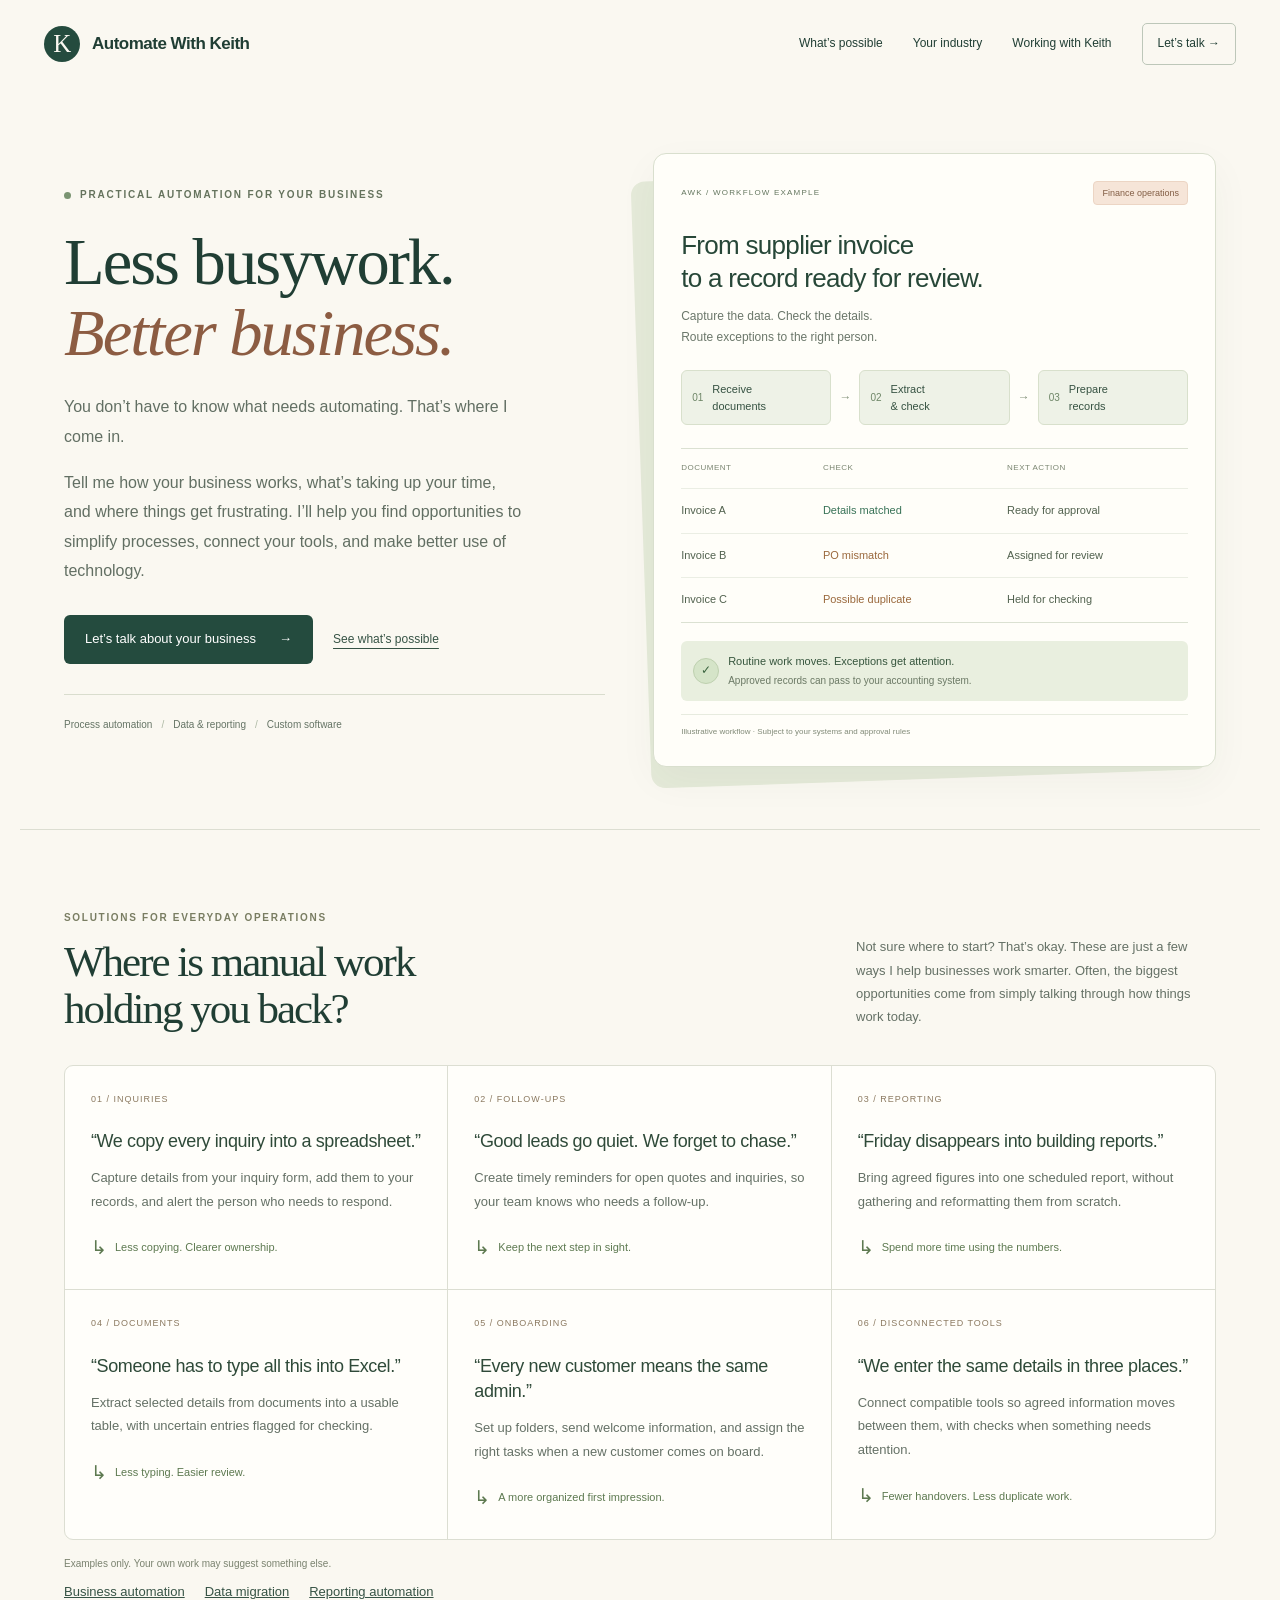
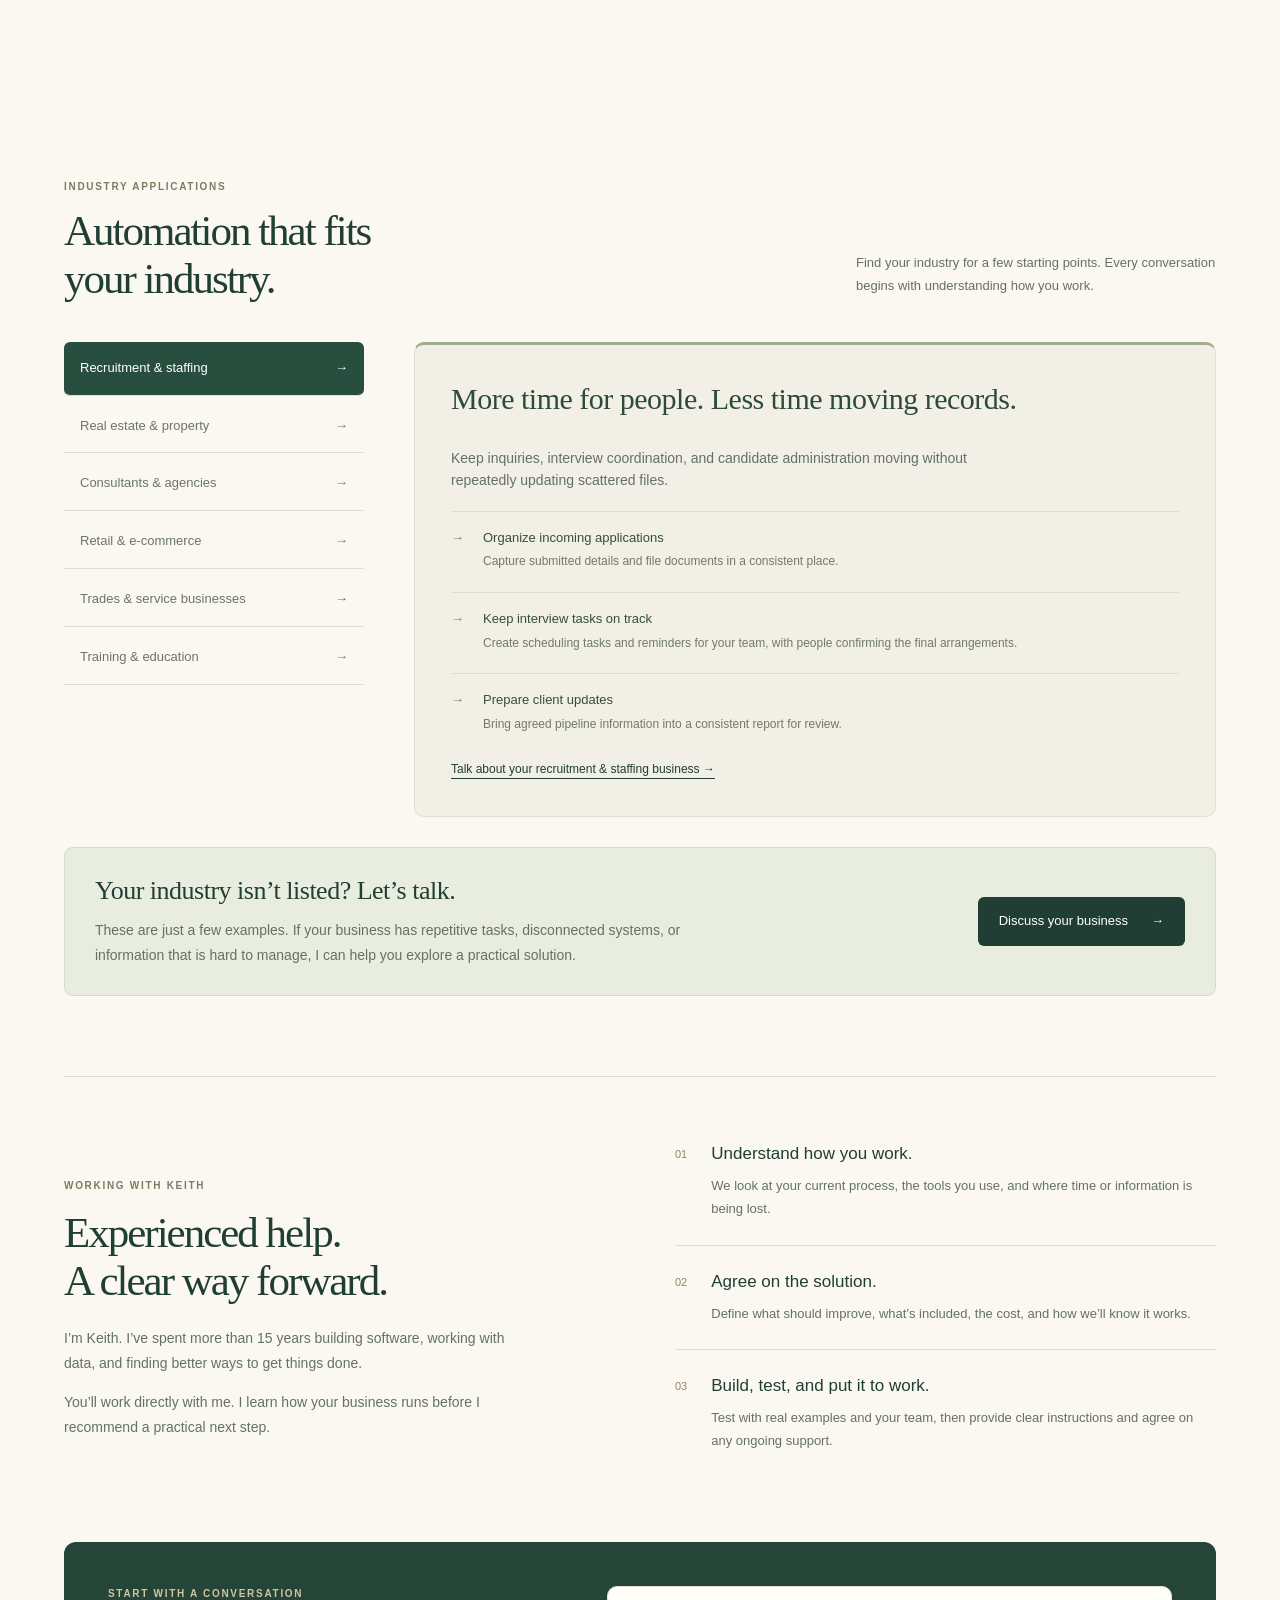
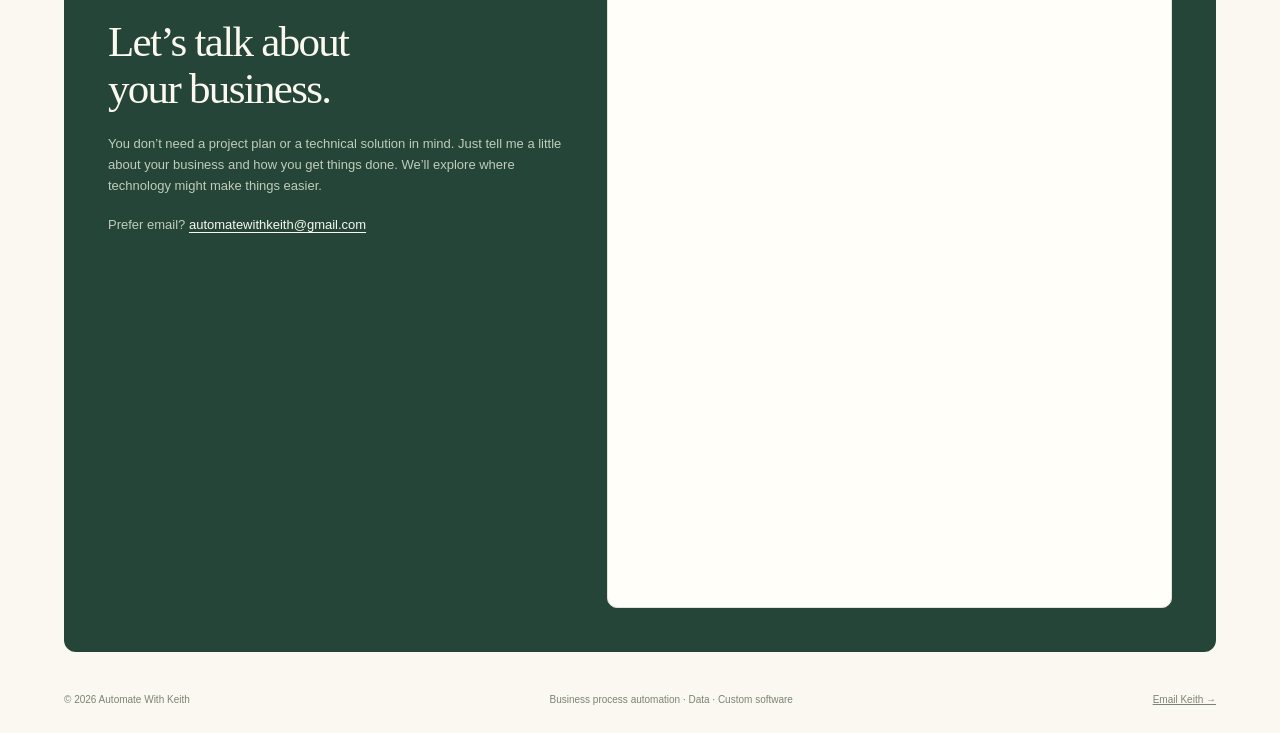
==== commit 7b71aaf0: "Embed the Tally inquiry form in the contact section. Co-authored-by: Cursor <cursoragent@cursor.com>" ====
--- a/index.html
+++ b/index.html
@@ -6,10 +6,10 @@
 <article class="case"><span class="num">05 / ONBOARDING</span><h3>“Every new customer means the same admin.”</h3><p>Set up folders, send welcome information, and assign the right tasks when a new customer comes on board.</p><div class="outcome">A more organized first impression.</div></article>
 <article class="case"><span class="num">06 / DISCONNECTED TOOLS</span><h3>“We enter the same details in three places.”</h3><p>Connect compatible tools so agreed information moves between them, with checks when something needs attention.</p><div class="outcome">Fewer handovers. Less duplicate work.</div></article></div><p class="caption">Examples only. Your own work may suggest something else.</p><p class="service-links"><a href="/services/business-automation/">Business automation</a><a href="/services/data-migration/">Data migration</a><a href="/services/reporting-automation/">Reporting automation</a></p></section>
 <section id="industries"><div class="section-head"><div><div class="eyebrow">Industry applications</div><h2>Automation that fits<br>your industry.</h2></div><p>Find your industry for a few starting points. Every conversation begins with understanding how you work.</p></div><div class="industries"><div class="industry-list" role="tablist" aria-label="Industry examples" id="industryTabs"></div><div class="industry-detail" role="tabpanel" id="industryPanel" tabindex="0"></div></div><aside class="industry-invitation"><div><h3>Your industry isn’t listed? Let’s talk.</h3><p>These are just a few examples. If your business has repetitive tasks, disconnected systems, or information that is hard to manage, I can help you explore a practical solution.</p></div><a class="btn" href="/#contact">Discuss your business <span>→</span></a></aside></section>
-<section class="working" id="working"><div class="working-intro"><div class="eyebrow">Working with Keith</div><h2>Experienced help.<br>A clear way forward.</h2><p>I’m Keith. I’ve spent more than 15 years building software, working with data, and finding better ways to get things done.</p><p>You’ll work directly with me. I learn how your business runs before I recommend a practical next step.</p></div><div class="working-steps"><article><span>01</span><div><h3>Understand how you work.</h3><p>We look at your current process, the tools you use, and where time or information is being lost.</p></div></article><article><span>02</span><div><h3>Agree on the solution.</h3><p>Define what should improve, what’s included, the cost, and how we’ll know it works.</p></div></article><article><span>03</span><div><h3>Build, test, and put it to work.</h3><p>Test with real examples and your team, then provide clear instructions and agree on any ongoing support.</p></div></article></div></section><section class="contact" id="contact"><div><div class="eyebrow">Start with a conversation</div><h2>Let’s talk about<br>how your business works.</h2><p>You don’t need a project plan or a technical solution in mind. Just tell me a little about your business and how you get things done. We’ll explore where technology might make things easier.</p><a class="btn" href="mailto:automatewithkeith@gmail.com">Email Keith <span>→</span></a></div></section></main><footer class="wrap"><span>© 2026 Automate With Keith</span><span>Business process automation · Data · Custom software</span><a href="mailto:automatewithkeith@gmail.com">Email Keith →</a></footer>
+<section class="working" id="working"><div class="working-intro"><div class="eyebrow">Working with Keith</div><h2>Experienced help.<br>A clear way forward.</h2><p>I’m Keith. I’ve spent more than 15 years building software, working with data, and finding better ways to get things done.</p><p>You’ll work directly with me. I learn how your business runs before I recommend a practical next step.</p></div><div class="working-steps"><article><span>01</span><div><h3>Understand how you work.</h3><p>We look at your current process, the tools you use, and where time or information is being lost.</p></div></article><article><span>02</span><div><h3>Agree on the solution.</h3><p>Define what should improve, what’s included, the cost, and how we’ll know it works.</p></div></article><article><span>03</span><div><h3>Build, test, and put it to work.</h3><p>Test with real examples and your team, then provide clear instructions and agree on any ongoing support.</p></div></article></div></section><section class="contact" id="contact"><div><div class="eyebrow">Start with a conversation</div><h2>Let’s talk about<br>your business.</h2><p>You don’t need a project plan or a technical solution in mind. Just tell me a little about your business and how you get things done. We’ll explore where technology might make things easier.</p><p class="contact-email">Prefer email? <a href="mailto:automatewithkeith@gmail.com">automatewithkeith@gmail.com</a></p></div><div class="tally-embed"><div class="form-thanks" id="formThanks" role="status" aria-live="polite" tabindex="-1" hidden><h3>Thank you.</h3><p>Your message was sent. Keith will follow up by email. You can also write to <a href="mailto:automatewithkeith@gmail.com">automatewithkeith@gmail.com</a>.</p></div><iframe data-tally-src="https://tally.so/embed/X5JP6e?alignLeft=1&hideTitle=1&transparentBackground=1&dynamicHeight=1" loading="lazy" width="100%" height="600" frameborder="0" marginheight="0" marginwidth="0" title="Let&#x27;s talk about your business"></iframe></div></section></main><footer class="wrap"><span>© 2026 Automate With Keith</span><span>Business process automation · Data · Custom software</span><a href="mailto:automatewithkeith@gmail.com">Email Keith →</a></footer>
 <script>
 const industries=[{name:'Recruitment & staffing',title:'More time for people. Less time moving records.',intro:'Keep inquiries, interview coordination, and candidate administration moving without repeatedly updating scattered files.',items:[['Organize incoming applications','Capture submitted details and file documents in a consistent place.'],['Keep interview tasks on track','Create scheduling tasks and reminders for your team, with people confirming the final arrangements.'],['Prepare client updates','Bring agreed pipeline information into a consistent report for review.']]},{name:'Real estate & property',title:'Stay on top of inquiries and important dates.',intro:'Give your team a clearer view of property inquiries, appointments, and routine follow-ups.',items:[['Route property inquiries','Capture the property and contact details, then notify the responsible agent.'],['Track renewal dates','Create reminders ahead of lease and document expiry dates.'],['Coordinate maintenance requests','Log incoming requests, assign tasks, and track their status.']]},{name:'Consultants & agencies',title:'Keep client work moving, from first hello.',intro:'Simplify the repeatable administration around proposals, new projects, and client updates.',items:[['Follow up on proposals','Create reminders when a proposal is awaiting a response.'],['Set up new client projects','Create standard folders, checklists, and welcome emails.'],['Assemble status updates','Gather agreed project information into a draft update for review.']]},{name:'Retail & e-commerce',title:'Spend less time reconciling the everyday.',intro:'Bring order, stock, and customer information into clearer routines using compatible systems.',items:[['Keep an eye on stock','Notify your team when recorded stock falls below agreed levels.'],['Create sales summaries','Bring sales figures into a scheduled report.'],['Organize customer queries','Categorize incoming inquiries and route them to the right person.']]},{name:'Trades & service businesses',title:'Less chasing paperwork. More time on the job.',intro:'Keep job inquiries, quote follow-ups, and routine service administration in one clear process.',items:[['Turn inquiries into job records','Capture the customer, requested service, and next action.'],['Remember outstanding quotes','Prompt your team to follow up on quotes awaiting a decision.'],['Prepare job paperwork','Create draft job sheets from approved booking details.']]},{name:'Training & education',title:'Make course administration easier to manage.',intro:'Simplify the routine work around inquiries, enrollments, course information, and attendance records.',items:[['Organize course inquiries','Capture course preferences and notify your admissions team.'],['Send joining information','Prepare confirmations and course instructions from approved enrollment details.'],['Bring attendance records together','Consolidate submitted records into a table for staff to review.']]}];
 const tabs=document.getElementById('industryTabs'),panel=document.getElementById('industryPanel');
 function selectIndustry(i){tabs.querySelectorAll('button').forEach((b,j)=>{b.setAttribute('aria-selected',i===j);b.tabIndex=i===j?0:-1});const d=industries[i];panel.setAttribute('aria-labelledby','industry-'+i);panel.innerHTML='<h3>'+d.title+'</h3><p>'+d.intro+'</p>'+d.items.map(x=>'<div class="solution"><span aria-hidden="true">→</span><div><b>'+x[0]+'</b><p>'+x[1]+'</p></div></div>').join('')+'<a href="/#contact">Talk about your '+d.name.toLowerCase()+' business →</a>';}
 industries.forEach((d,i)=>{const b=document.createElement('button');b.id='industry-'+i;b.setAttribute('role','tab');b.setAttribute('aria-controls','industryPanel');b.innerHTML=d.name+'<span aria-hidden="true">→</span>';b.onclick=()=>selectIndustry(i);b.onkeydown=e=>{if(['ArrowDown','ArrowUp','ArrowRight','ArrowLeft','Home','End'].includes(e.key)){e.preventDefault();let next=e.key==='Home'?0:e.key==='End'?industries.length-1:(i+(['ArrowDown','ArrowRight'].includes(e.key)?1:-1)+industries.length)%industries.length;selectIndustry(next);tabs.children[next].focus()}};tabs.appendChild(b)});selectIndustry(0);
-</script></body></html>
+</script><script>var d=document,w="https://tally.so/widgets/embed.js",v=function(){"undefined"!=typeof Tally?Tally.loadEmbeds():d.querySelectorAll("iframe[data-tally-src]:not([src])").forEach((function(e){e.src=e.dataset.tallySrc}))};if("undefined"!=typeof Tally)v();else if(d.querySelector('script[src="'+w+'"]')==null){var s=d.createElement("script");s.src=w,s.onload=v,s.onerror=v,d.body.appendChild(s);}</script><script src="/tally.js"></script></body></html>
--- a/styles.css
+++ b/styles.css
@@ -12,3 +12,15 @@
 .hero-simple .lead{max-width:40rem}
 .service-links{display:flex;flex-wrap:wrap;gap:10px 20px;align-items:center;margin-top:8px}
 .service-links a{font-size:13px;color:#365345}
+.contact{grid-template-columns:minmax(0,.9fr) minmax(0,1.1fr);align-items:start;gap:36px}
+.contact>div{max-width:none}
+.contact-email{margin:18px 0 0;font-size:13px}
+.contact-email a{color:#faf8ef;text-underline-offset:3px}
+.tally-embed{background:#fffef9;border:1px solid #e4e0d4;border-radius:10px;padding:8px 16px 12px;min-width:0;color-scheme:light}
+.tally-embed iframe{display:block;width:100%;max-width:100%;border:0}
+.form-thanks{display:none;margin:8px 0 12px}
+.form-thanks.is-visible{display:block}
+.form-thanks h3{font-family:Georgia,serif;font-weight:400;font-size:28px;letter-spacing:-.4px;line-height:1.15;margin:0 0 8px;color:#2e4b38}
+.form-thanks p{color:#657166;font-size:14px;line-height:1.7;margin:0}
+.form-thanks a{color:#244b3e;text-underline-offset:3px}
+@media(max-width:800px){.contact{grid-template-columns:1fr;gap:22px}.tally-embed{padding:4px 10px 8px}.form-thanks h3{font-size:24px}}
